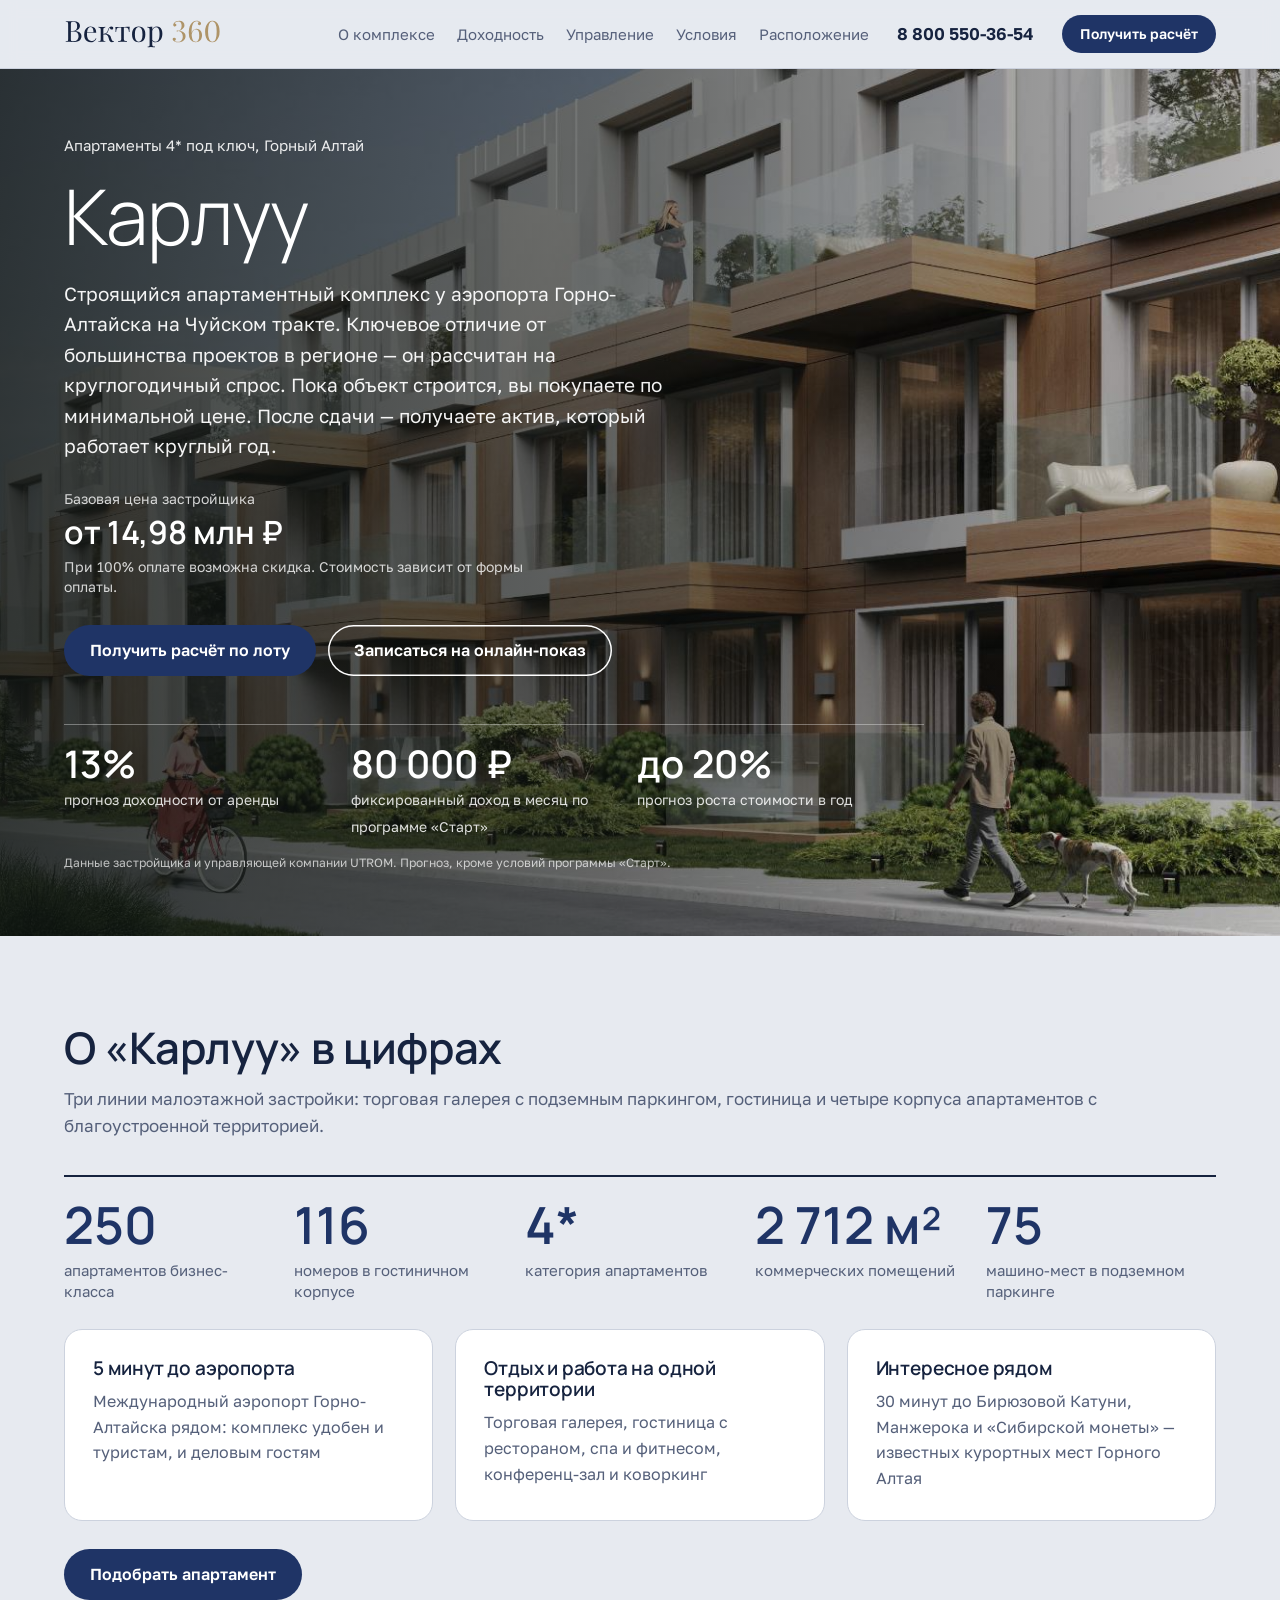
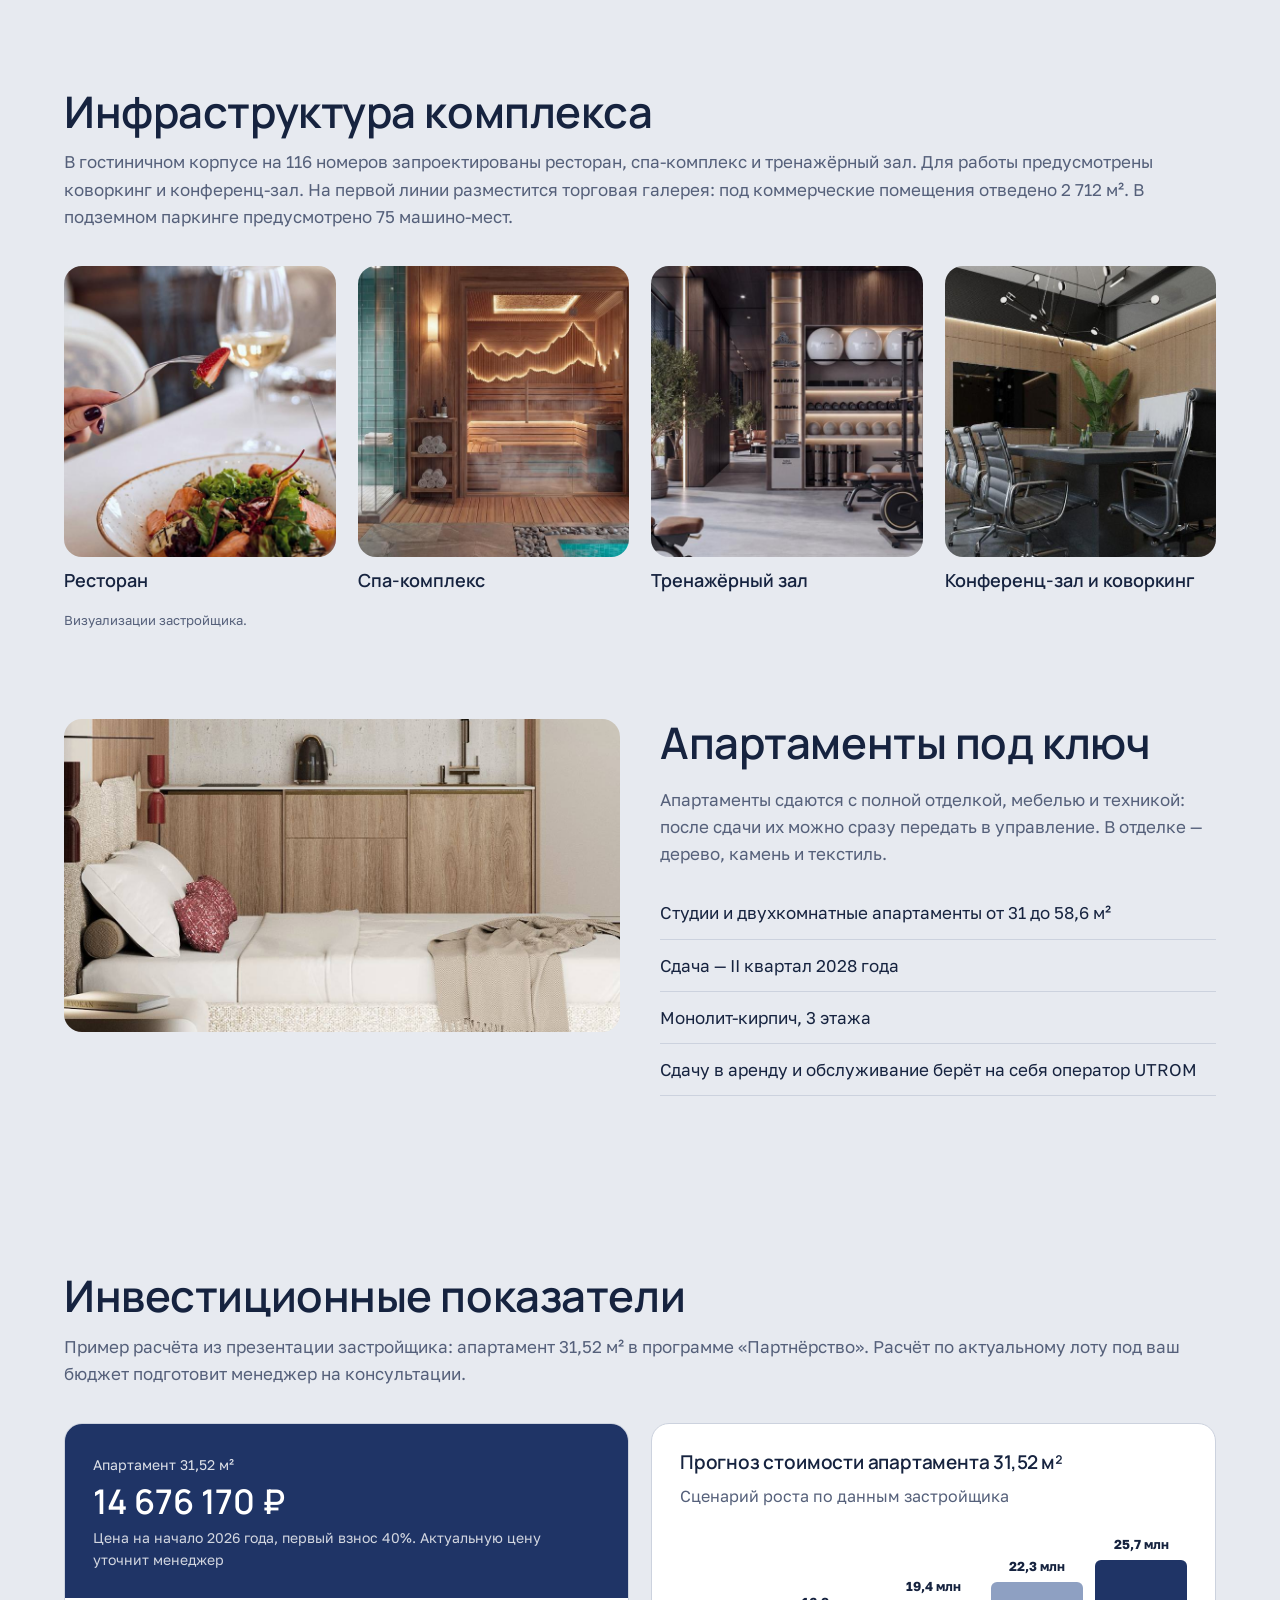
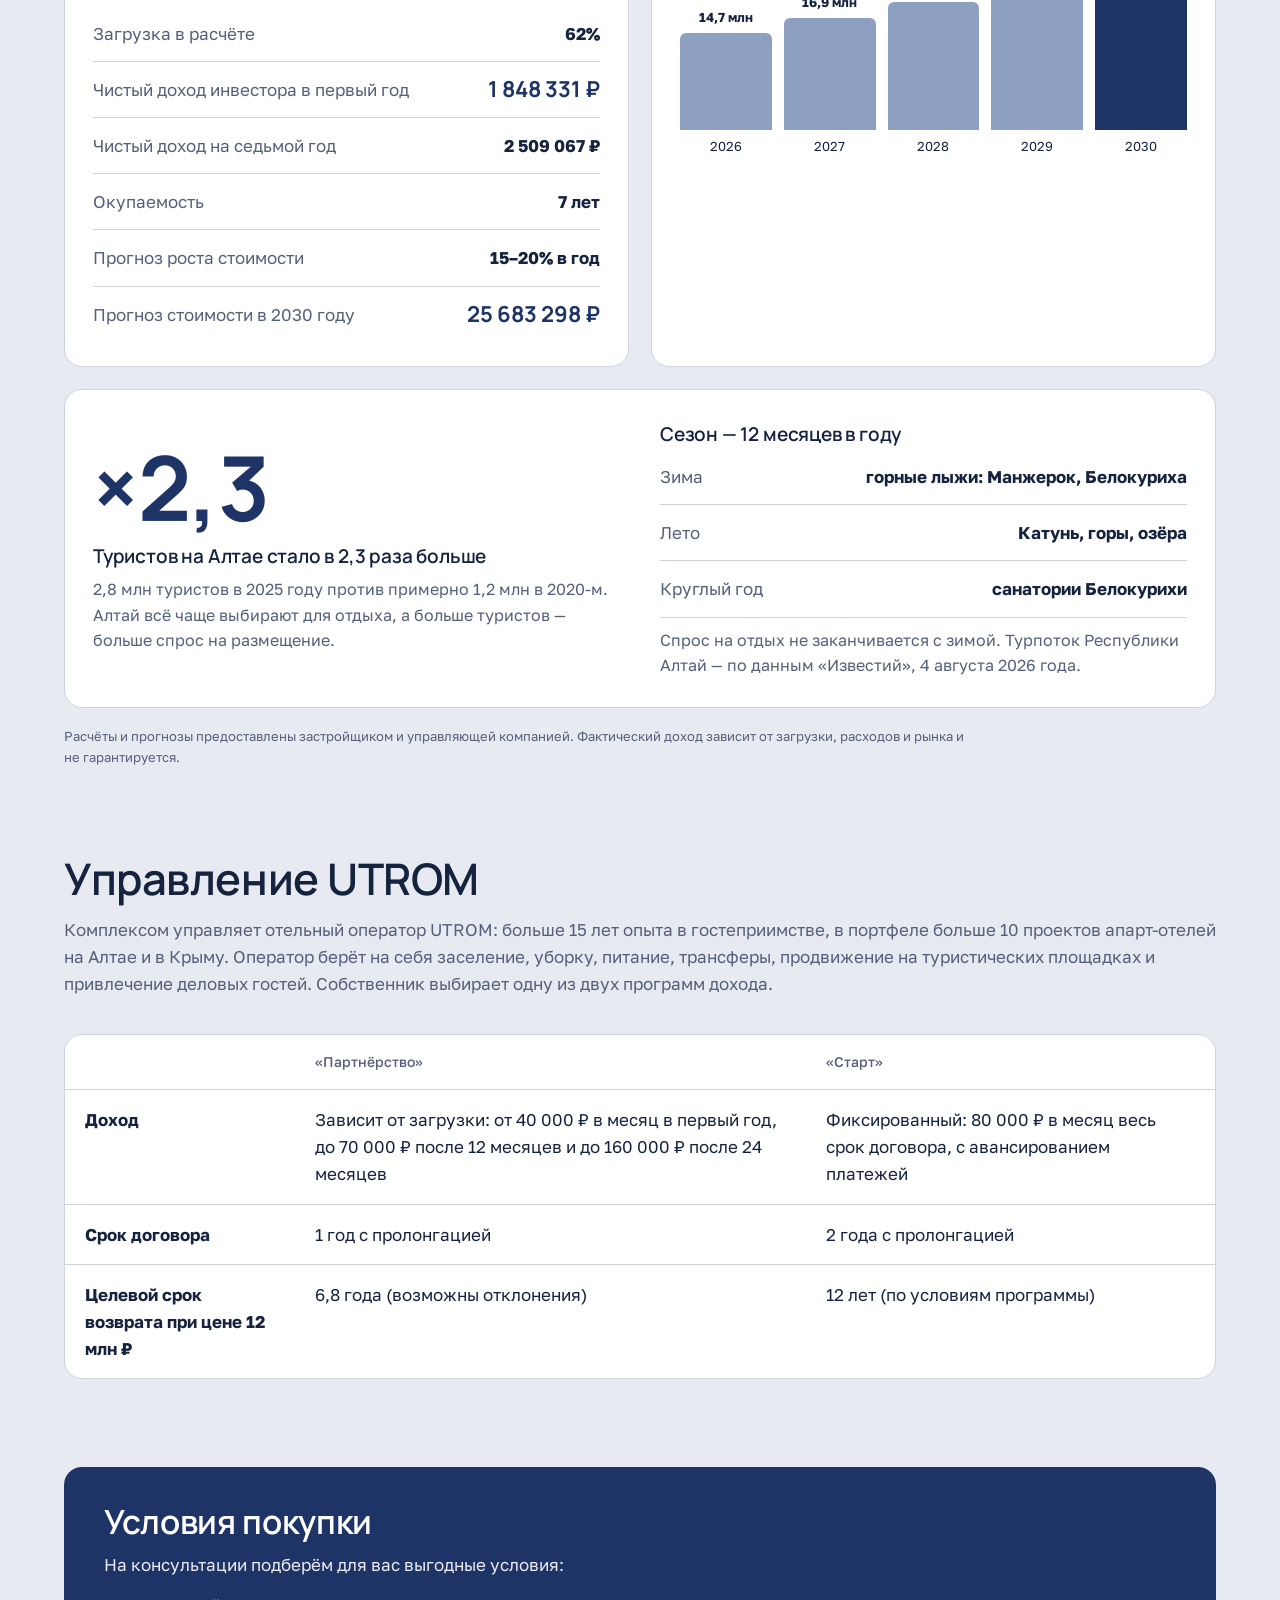
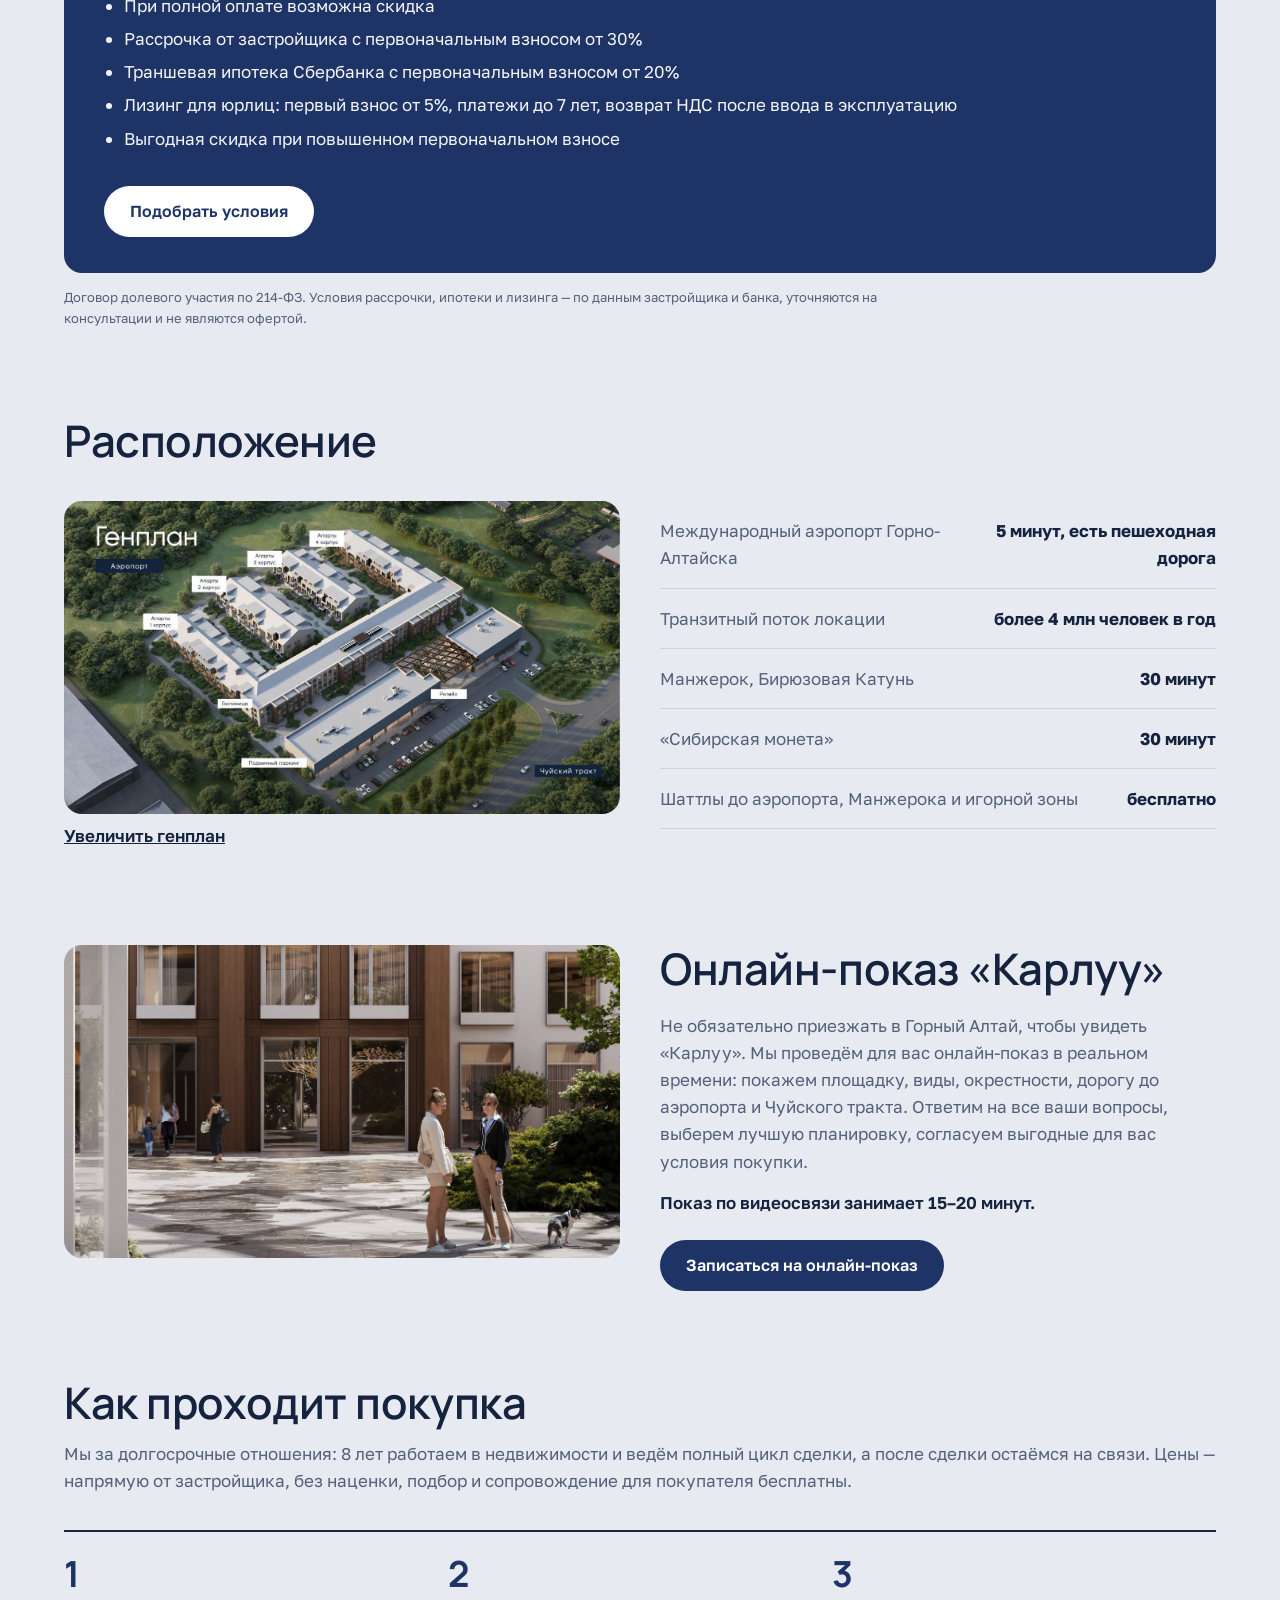
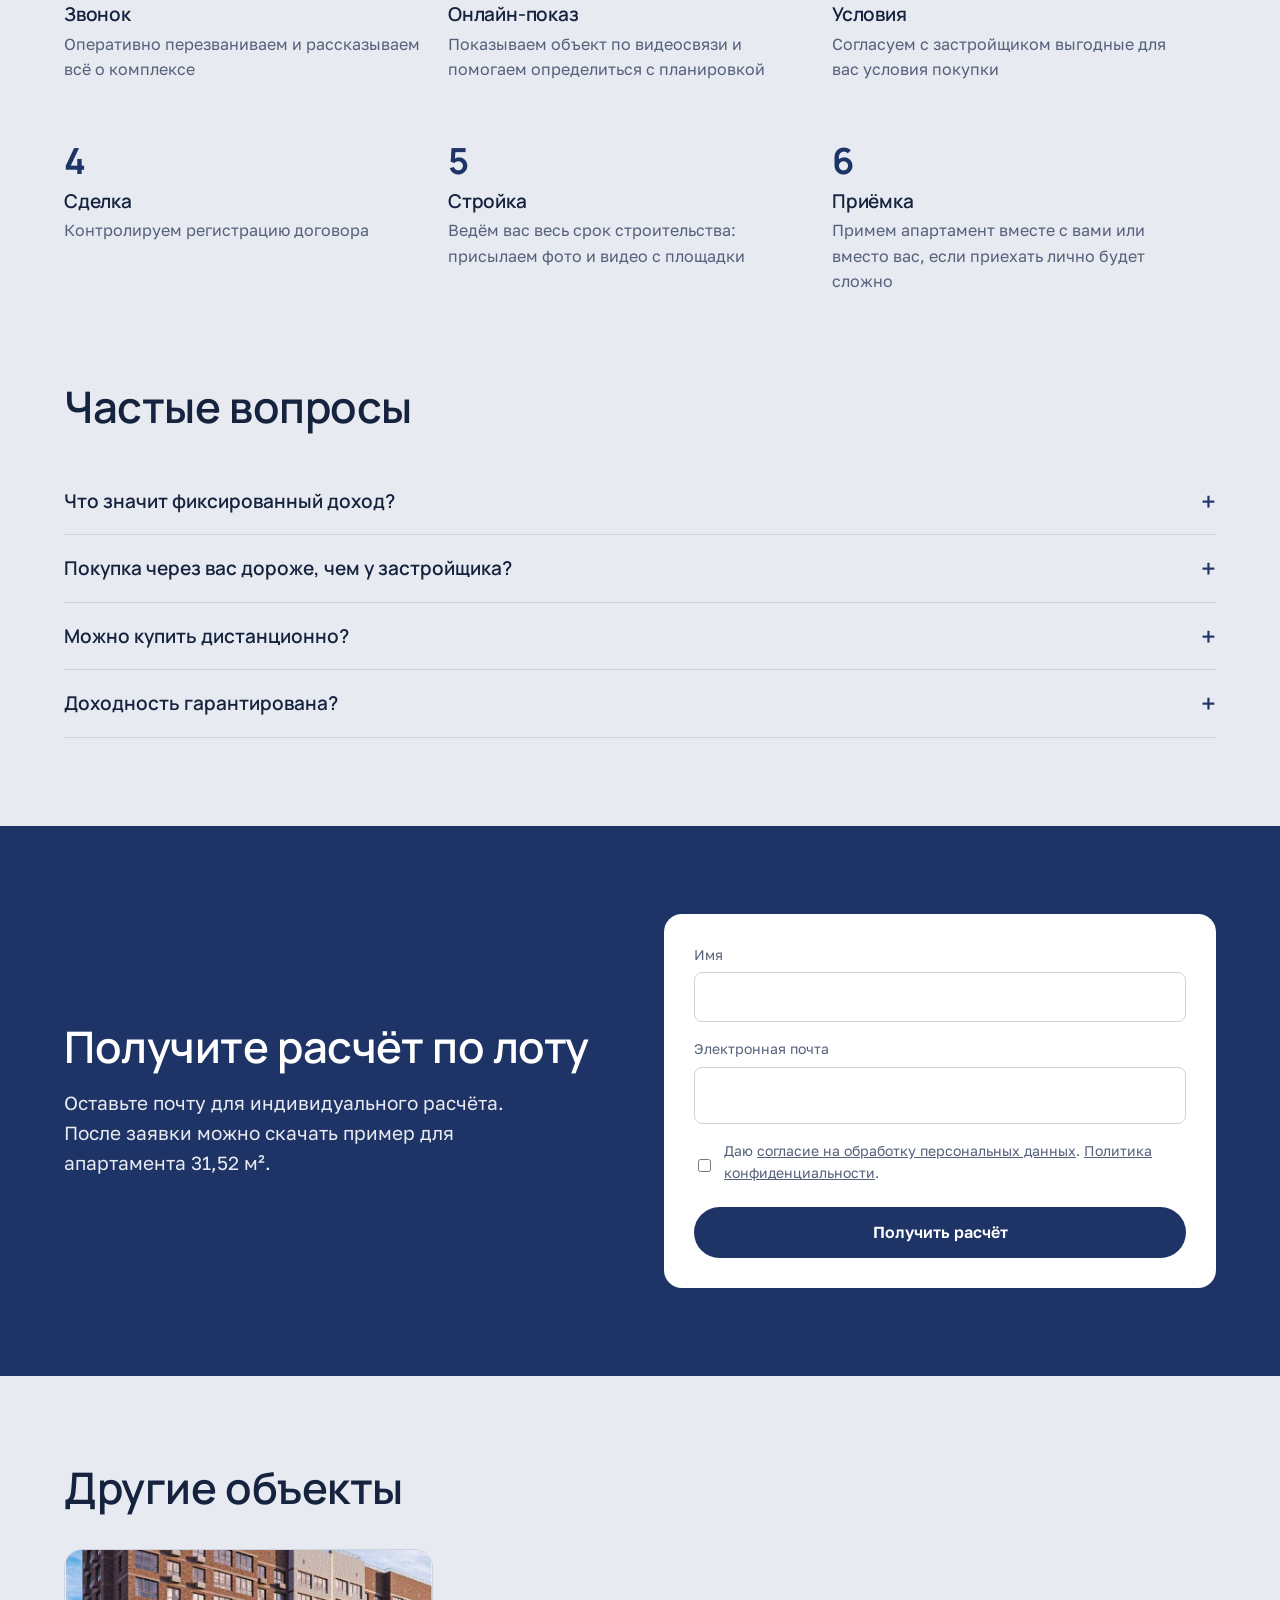
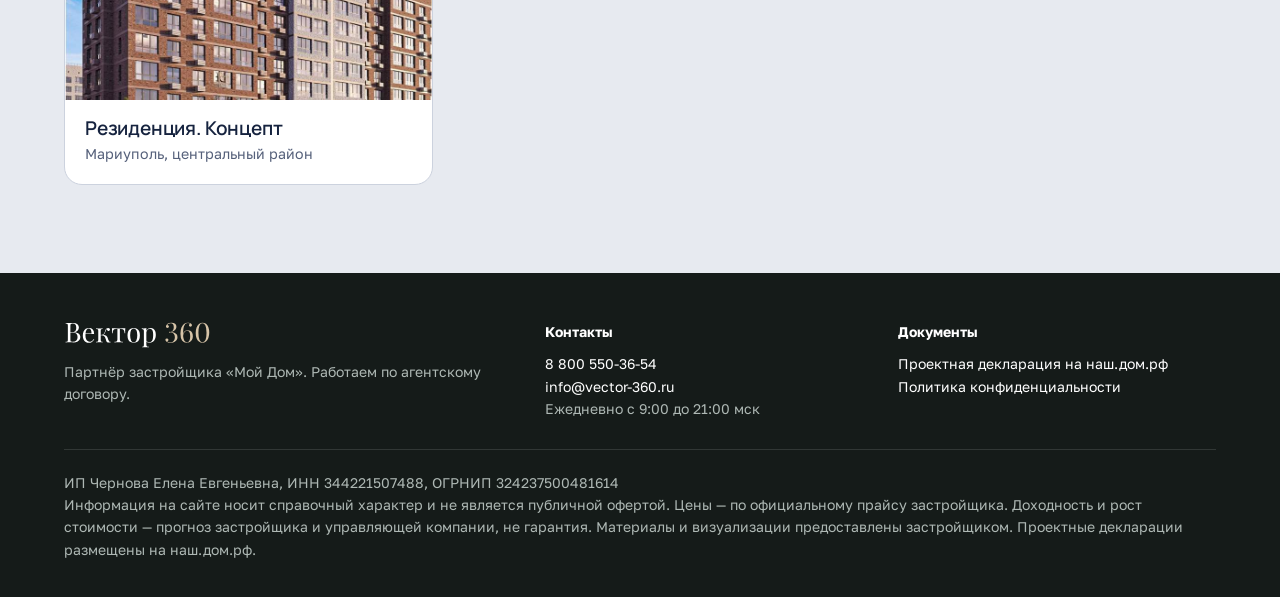
==== index.html @ 371e6884 "Добавить прямые ссылки на показ, этапы покупки и апартаменты под ключ" ====
<!DOCTYPE html>
<html lang="ru">
<head>
<meta charset="utf-8">
<meta name="yandex-verification" content="93ba9f8670145eda" />
<meta name="viewport" content="width=device-width, initial-scale=1">
<title>Карлуу — апартаменты 4* под ключ, горный алтай | Вектор 360</title>
<link rel="icon" type="image/svg+xml" href="favicon.svg">
<script src="lead.js" defer></script>
<link rel="preconnect" href="https://fonts.googleapis.com">
<link rel="preconnect" href="https://fonts.gstatic.com" crossorigin>
<link href="https://fonts.googleapis.com/css2?family=Manrope:wght@300;400;600;700&family=Golos+Text:wght@400;500;600&display=swap" rel="stylesheet" media="print" onload="this.media='all'">
<style>
:root{--bg:#EEF1F0;--paper:#fff;--ink:#22302B;--soft:#5A6863;--line:#D3DAD7;--dark:#2F3B36;--accent:#6E8B74;--accent-ink:#fff;--hl:#C9A45C;--r:18px;
  --display:"Manrope","Segoe UI",Arial,sans-serif;--text:"Golos Text","Segoe UI",Arial,sans-serif}
body[data-theme="karluu"]{--bg:#E7EAF0;--ink:#16233F;--soft:#55607A;--line:#CCD2DE;--dark:#1F3466;--accent:#1F3466;--hl:#8EA0C2}
body[data-theme="rizalta"]{--bg:#F7F1E6;--ink:#253622;--soft:#5D6550;--line:#E2D7C3;--dark:#28391F;--accent:#A57C2E;--hl:#C79A3C}
body[data-theme="mariupol"]{--bg:#EEF3F6;--ink:#1B2C3A;--soft:#526472;--line:#CFDBE3;--dark:#1E4A66;--accent:#E0A526;--accent-ink:#1B2C3A;--hl:#E0A526}
*{box-sizing:border-box}
html{scroll-behavior:smooth;scroll-padding-top:80px}
@media (prefers-reduced-motion:reduce){html{scroll-behavior:auto}}
body{margin:0;background:var(--bg);color:var(--ink);font:400 17px/1.6 var(--text)}
img,svg{max-width:100%;display:block}
a{color:inherit}
h1,h2,h3{font-family:var(--display);margin:0;line-height:1.12;letter-spacing:-.01em}
h2{font-size:clamp(28px,3.4vw,44px);font-weight:600}
h3{font-size:19px;font-weight:600}
p{margin:0}
:focus-visible{outline:3px solid var(--hl);outline-offset:2px}
.wrap{max-width:1200px;margin:0 auto;padding:0 24px}
.section{padding:88px 0}
.head{display:flex;justify-content:space-between;align-items:flex-end;gap:24px;flex-wrap:wrap;margin-bottom:36px}
.head p{max-width:520px;color:var(--soft)}
.btn{display:inline-flex;align-items:center;justify-content:center;text-align:center;gap:8px;font:600 16px/1.2 var(--text);padding:16px 26px;border-radius:999px;border:0;cursor:pointer;text-decoration:none}
.btn-main{background:var(--accent);color:var(--accent-ink)}
.btn-main:hover{filter:brightness(1.08)}
.btn-line{background:transparent;color:inherit;box-shadow:inset 0 0 0 1.5px currentColor}
.fish{display:inline-block;font:500 12px/1.4 var(--text);background:#FFF3D1;color:#7A5410;border-radius:4px;padding:1px 7px;vertical-align:middle;margin-left:6px}

/* header */
.header{position:sticky;top:0;z-index:20;background:color-mix(in srgb,var(--bg) 92%,transparent);backdrop-filter:blur(8px);border-bottom:1px solid var(--line)}
.header .wrap{display:flex;align-items:center;gap:28px;height:68px}
.brand{display:flex;align-items:center;gap:10px;text-decoration:none;white-space:nowrap}
.brand{color:var(--ink);--logo-gold:#AE9468}
.logo{display:block;height:30px;width:auto;aspect-ratio:536.7/102.3}
footer .logo{height:28px;color:#fff;--logo-gold:#D6C4A8}
.nav{display:flex;gap:22px;margin-left:auto}
.nav a{text-decoration:none;font-size:15px;color:var(--soft);white-space:nowrap}
.nav a:hover{color:var(--ink)}
.phone{font-weight:600;text-decoration:none;white-space:nowrap}
.header .btn{padding:11px 18px;font-size:14px;white-space:nowrap}
@media (max-width:1100px){.nav{display:none}.phone{margin-left:auto}}
@media (max-width:640px){.phone{display:none}.header .btn{margin-left:auto}.brand .logo{height:24px}}

/* hero */
.hero{position:relative;color:#fff;background:var(--dark);overflow:hidden}
.hero-media{position:absolute;inset:0}
.hero-media img,.hero-media svg{width:100%;height:100%;object-fit:cover}
.hero-media::after{content:"";position:absolute;inset:0;background:linear-gradient(90deg,rgba(15,20,18,.82) 0%,rgba(15,20,18,.55) 48%,rgba(15,20,18,.1) 100%)}
.hero .wrap{position:relative;min-height:640px;display:flex;flex-direction:column;justify-content:center;padding-top:64px;padding-bottom:64px}
.eyebrow{font-size:15px;opacity:.9;margin-bottom:16px}
.hero h1{font-size:clamp(40px,6vw,84px);font-weight:300;letter-spacing:-.02em;max-width:820px}
.hero .lede{font-size:19px;max-width:600px;margin-top:20px;opacity:.95}
.hero .price{margin-top:28px;font:600 clamp(24px,2.6vw,32px)/1.2 var(--display)}
.hero .price span{display:block;font:400 14px/1.4 var(--text);opacity:.8;margin-bottom:4px}
.hero .ctas{display:flex;gap:12px;flex-wrap:wrap;margin-top:28px}
.kpis{display:grid;grid-template-columns:repeat(3,1fr);gap:0;margin-top:48px;max-width:860px;border-top:1px solid rgba(255,255,255,.35)}
.kpis div{padding:18px 24px 0 0}
.kpis strong{display:block;font:600 clamp(26px,3vw,38px)/1.1 var(--display)}
.kpis span{font-size:14px;opacity:.85}
.src-note{font-size:12px;opacity:.7;margin-top:14px}
@media (max-width:700px){.kpis{grid-template-columns:1fr}.hero .wrap{min-height:0}}

/* generic cards */
.grid2{display:grid;grid-template-columns:1fr 1fr;gap:22px}
.grid3{display:grid;grid-template-columns:repeat(3,1fr);gap:22px}
.grid4{display:grid;grid-template-columns:repeat(4,1fr);gap:22px}
@media (max-width:900px){.grid2,.grid3,.grid4{grid-template-columns:1fr}}
.card{background:var(--paper);border:1px solid var(--line);border-radius:var(--r);padding:28px}
.card h3{margin-bottom:10px}
.card p{color:var(--soft);font-size:16px}
.who{border-top:2px solid var(--accent);padding-top:18px}
.who p{font:400 20px/1.35 var(--display)}

/* invest */
.calc-card{background:var(--paper);border:1px solid var(--line);border-radius:var(--r);overflow:hidden}
.calc-card .top{background:var(--dark);color:#fff;padding:26px 28px}
.calc-card .top span{font-size:14px;opacity:.85}
.calc-card .top strong{display:block;font:600 34px/1.1 var(--display);margin-top:6px}
.calc-card .top em{display:block;font-style:normal;font-size:14px;opacity:.8;margin-top:6px}
.rows{padding:8px 28px 24px}
.rows div{display:flex;justify-content:space-between;gap:16px;padding:14px 0;border-bottom:1px solid var(--line)}
.rows div:last-child{border-bottom:0}
.rows span{color:var(--soft)}
.rows b{text-align:right}
.rows .big b{font:700 22px/1.2 var(--display);color:var(--accent)}
body[data-theme="kedry"] .rows .big b{color:var(--dark)}
.disc{font-size:13px;color:var(--soft);margin-top:18px;max-width:900px}
.bars{display:flex;align-items:flex-end;gap:12px;height:240px;margin-top:8px}
.bar{flex:1;display:flex;flex-direction:column;justify-content:flex-end;align-items:center;gap:6px;height:100%;font-size:13px;text-align:center}
.bar i{display:block;width:100%;background:var(--hl);border-radius:6px 6px 0 0}
.bar.last i{background:var(--accent)}
.bar b{font-size:13px}
.table-wrap{overflow-x:auto;background:var(--paper);border:1px solid var(--line);border-radius:var(--r)}
table{width:100%;border-collapse:collapse;min-width:560px}
th,td{text-align:left;padding:16px 20px;border-bottom:1px solid var(--line);vertical-align:top}
th{font-weight:500;color:var(--soft);font-size:14px}
tr:last-child td{border-bottom:0}

/* terms */
.terms{background:var(--dark);color:#fff;border-radius:var(--r);padding:36px 40px;display:flex;justify-content:space-between;align-items:center;gap:28px;flex-wrap:wrap}
.terms h2{font-size:clamp(24px,2.6vw,34px);margin-bottom:10px}
.terms p{opacity:.9;max-width:640px}
.offer{margin-top:22px;border:2px solid var(--hl);border-radius:var(--r);padding:26px 30px;display:flex;justify-content:space-between;gap:24px;align-items:center;flex-wrap:wrap;background:var(--paper)}
.offer .tag{display:inline-block;background:var(--hl);color:#1d1d1d;font-weight:600;font-size:13px;padding:5px 12px;border-radius:999px;margin-bottom:10px}
.offer p{color:var(--soft)}

/* mortgage */
.dark-sec{background:var(--dark);color:#fff}
.dark-sec .head p{color:rgba(255,255,255,.75)}
.facts4{display:grid;grid-template-columns:repeat(4,1fr);border-top:1px solid rgba(255,255,255,.3);margin-bottom:40px}
.facts4 div{padding:16px 16px 0 0}
.facts4 span{font-size:14px;opacity:.75}
.facts4 strong{display:block;font:600 22px/1.25 var(--display)}
@media (max-width:800px){.facts4{grid-template-columns:1fr 1fr}}
.mcalc{display:grid;grid-template-columns:1fr 1fr;gap:40px}
@media (max-width:860px){.mcalc{grid-template-columns:1fr}}
.field{margin-bottom:26px}
.field>span{display:block;font-size:14px;opacity:.75;margin-bottom:6px}
.field .val{font-weight:600;margin-bottom:6px}
input[type=range]{width:100%;accent-color:var(--hl)}
.mout{background:rgba(255,255,255,.07);border-radius:var(--r);padding:30px;display:flex;flex-direction:column;gap:18px}
.mout .big{font:700 clamp(34px,4vw,50px)/1.1 var(--display);color:var(--hl)}
.mout .row{display:flex;justify-content:space-between;gap:16px;padding-bottom:12px;border-bottom:1px solid rgba(255,255,255,.12)}
.mout .row span:first-child{opacity:.75}
.mout .disc{color:rgba(255,255,255,.65);margin:0}
.vs{display:grid;grid-template-columns:repeat(3,1fr);gap:22px}
.vs div{background:var(--paper);border:1px solid var(--line);border-radius:var(--r);padding:26px}
.vs span{color:var(--soft)}
.vs strong{display:block;font:700 clamp(26px,3vw,36px)/1.15 var(--display);margin:6px 0}
.vs em{font-style:normal;color:var(--soft);font-size:15px}
.vs .main{background:var(--hl);border-color:var(--hl)}
.vs .main span,.vs .main em{color:var(--ink)}
@media (max-width:860px){.vs{grid-template-columns:1fr}}
.shots{display:grid;grid-template-columns:repeat(4,1fr);gap:18px;margin-top:22px}
.shots figure{margin:0;background:var(--paper);border:1px solid var(--line);border-radius:14px;overflow:hidden}
.shots img{width:100%}
.shots figcaption{font-size:13px;color:var(--soft);padding:10px 12px}
@media (max-width:900px){.shots{grid-template-columns:1fr 1fr}}

/* location */
.loc{display:grid;grid-template-columns:1fr 1fr;gap:40px;align-items:start}
.loc img{border-radius:var(--r);width:100%;max-height:600px;object-fit:cover;object-position:top}
.loc ul{list-style:none;margin:0;padding:0}
#finish li{padding:12px 0;border-bottom:1px solid var(--line)}
.loc li{display:flex;justify-content:space-between;gap:16px;padding:16px 0;border-bottom:1px solid var(--line)}
.loc li span{color:var(--soft)}
.loc li b{text-align:right}
@media (max-width:860px){.loc{grid-template-columns:1fr}}
.pic-wide{border-radius:var(--r);overflow:hidden}
.pic-wide img{width:100%;max-height:520px;object-fit:cover}

/* video */
.vplayer{display:block;width:100%;aspect-ratio:16/9;border-radius:var(--r);background:#000}
.hero .price .pnote{display:block;font:400 14px/1.4 var(--text);opacity:.8;margin-top:6px;max-width:460px}
.facts4.light{border-top-color:var(--ink);margin-bottom:28px}
.facts4.light span{color:var(--soft);opacity:1}
.video{position:relative;display:block;width:100%;aspect-ratio:16/7;border:0;padding:0;border-radius:var(--r);overflow:hidden;cursor:pointer;background:var(--dark)}
.video img,.video svg{position:absolute;inset:0;width:100%;height:100%;object-fit:cover;opacity:.6}
.video .play{position:absolute;left:50%;top:50%;width:84px;height:84px;margin:-42px 0 0 -42px;border-radius:50%;background:var(--hl)}
.video .play::after{content:"";position:absolute;left:33px;top:26px;border-left:24px solid #1d1d1d;border-top:16px solid transparent;border-bottom:16px solid transparent}
.video .cap{position:absolute;left:24px;bottom:20px;color:#fff;font-weight:500}
.vvert{display:block;width:100%;aspect-ratio:9/16;border-radius:var(--r);background:#000;object-fit:cover}
.promo{display:grid;grid-template-columns:340px 1fr;gap:56px;align-items:center}
.promo .ptext{font:400 21px/1.45 var(--display);margin-bottom:16px}
@media (max-width:860px){.promo{grid-template-columns:1fr;gap:28px}.promo .vvert{max-width:320px;margin:0 auto}}
.clist{margin:18px 0 0;padding:0;list-style:none}
.clist li{padding:12px 0;border-bottom:1px solid var(--line)}

/* hero story video */
.story{position:absolute;right:24px;top:50%;transform:translateY(-50%);width:270px;aspect-ratio:9/16;border-radius:20px;overflow:hidden;box-shadow:0 18px 50px rgba(0,0,0,.45);background:#000}
.story video{width:100%;height:100%;object-fit:cover;display:block}
.snd{position:absolute;left:50%;bottom:14px;transform:translateX(-50%);white-space:nowrap;font:600 13px/1 var(--text);padding:9px 14px;border-radius:999px;border:0;background:rgba(255,255,255,.92);color:#1d1d1d;cursor:pointer}
.has-story h1,.has-story .lede,.has-story .kpis{max-width:780px}
@media (max-width:1180px){.has-story h1,.has-story .lede,.has-story .kpis{max-width:600px}}
@media (max-width:960px){.story{position:relative;right:auto;top:auto;transform:none;width:230px;margin-top:32px}}

/* karluu numbers, infra, region */
.nums{display:grid;grid-template-columns:repeat(5,1fr);border-top:2px solid var(--ink);margin-bottom:28px}
.nums div{padding:22px 20px 0 0}
.nums strong{display:block;font:600 clamp(34px,4vw,52px)/1 var(--display);margin-bottom:10px;color:var(--dark)}
.nums span{color:var(--soft);font-size:15px;line-height:1.35;display:block}
@media (max-width:900px){.nums{grid-template-columns:1fr 1fr}.nums div:last-child{grid-column:1/-1}}
.infra figure{margin:0}
.infra img{width:100%;aspect-ratio:14/15;object-fit:cover;border-radius:var(--r)}
.infra figcaption{font:600 18px/1.3 var(--display);margin-top:12px}
@media (max-width:900px){.grid4.infra{grid-template-columns:1fr 1fr}}
.region{display:grid;grid-template-columns:1fr 1fr;gap:40px;align-items:center;margin-top:22px}
.region .rnum{font:700 clamp(56px,7vw,92px)/1 var(--display);color:var(--accent);margin-bottom:14px}
.region .rows{padding:0}
@media (max-width:860px){.region{grid-template-columns:1fr;gap:16px}}
.tlist{margin:14px 0 0;padding-left:20px}
.tlist li{margin:6px 0;opacity:.95}
.terms + .disc{margin-top:14px}
.terms .btn-main{background:#fff;color:var(--dark)}

/* steps & faq */
.steps{list-style:none;margin:0;padding:0;display:grid;grid-template-columns:repeat(3,1fr);row-gap:36px;border-top:2px solid var(--ink);counter-reset:s}
.steps li{counter-increment:s;padding:24px 28px 0 0}
.steps li::before{content:counter(s);display:block;font:700 36px/1 var(--display);color:var(--accent);margin-bottom:12px}
body[data-theme="mariupol"] .steps li::before{color:var(--dark)}
.steps p{color:var(--soft);font-size:16px;margin-top:6px}
@media (max-width:860px){.steps{grid-template-columns:1fr 1fr}}
details{border-bottom:1px solid var(--line);padding:20px 0}
summary{cursor:pointer;font:600 19px/1.4 var(--display);list-style:none;display:flex;justify-content:space-between;gap:24px}
summary::-webkit-details-marker{display:none}
summary::after{content:"+";font-size:26px;line-height:1;color:var(--accent)}
details[open] summary::after{content:"–"}
details p{margin-top:12px;color:var(--soft);max-width:760px}

/* lead */
.lead{background:var(--dark);color:#fff}
.lead-box{display:grid;grid-template-columns:1fr 1fr;gap:48px;align-items:center}
.lead h2{margin-bottom:16px}
.lead p.l{font-size:19px;opacity:.9;max-width:480px}
.lead ul{margin:20px 0 0;padding-left:20px;opacity:.9}
.form{background:#fff;color:var(--ink);border-radius:var(--r);padding:30px;display:grid;gap:16px}
.form label>span{display:block;font-size:14px;color:var(--soft);margin-bottom:6px}
.form input[type=text],.form input[type=tel]{width:100%;font:400 16px var(--text);padding:14px 16px;border-radius:8px;border:1.5px solid var(--line)}
.consent{display:flex;gap:10px;font-size:13px;color:var(--soft)}
.form .err{color:#A12B1F;font-size:14px}
.form .done{display:none}
.form.sent .fields{display:none}
.form.sent .done{display:block}
.fields{display:grid;gap:16px}
.form .btn{background:var(--dark);color:#fff}
@media (max-width:860px){.lead-box{grid-template-columns:1fr}}

/* other objects */
.others{display:grid;grid-template-columns:repeat(3,1fr);gap:22px}
.other{display:block;text-decoration:none;background:var(--paper);border:1px solid var(--line);border-radius:var(--r);overflow:hidden}
.other:hover{border-color:var(--ink)}
.other .im{height:150px;background:var(--dark);overflow:hidden}
.other .im img,.other .im svg{width:100%;height:100%;object-fit:cover}
.other div.t{padding:18px 20px}
.other small{color:var(--soft)}
@media (max-width:860px){.others{grid-template-columns:1fr}}

footer{background:#151B19;color:#AEB8B4;font-size:14px;padding:48px 0 36px}
footer .cols{display:grid;grid-template-columns:1.4fr 1fr 1fr;gap:36px;margin-bottom:28px}
footer b{color:#fff}
footer a{color:#fff;text-decoration:none}
footer .legal{border-top:1px solid rgba(255,255,255,.12);padding-top:22px;line-height:1.6}
@media (max-width:860px){footer .cols{grid-template-columns:1fr}}
[hidden]{display:none!important}
</style>
<link rel="stylesheet" href="inquiry.css">
</head>
<body data-theme="karluu">
<!-- Yandex.Metrika counter -->
<script type="text/javascript">
    (function(m,e,t,r,i,k,a){
        m[i]=m[i]||function(){(m[i].a=m[i].a||[]).push(arguments)};
        m[i].l=1*new Date();
        for (var j = 0; j < document.scripts.length; j++) {if (document.scripts[j].src === r) { return; }}
        k=e.createElement(t),a=e.getElementsByTagName(t)[0],k.async=1,k.src=r,a.parentNode.insertBefore(k,a)
    })(window, document,'script','https://mc.yandex.ru/metrika/tag.js?id=114185733', 'ym');

    ym(114185733, 'init', {ssr:true, webvisor:true, clickmap:true, ecommerce:"dataLayer", referrer: document.referrer, url: location.href, accurateTrackBounce:true, trackLinks:true});
</script>
<noscript><div><img src="https://mc.yandex.ru/watch/114185733" style="position:absolute; left:-9999px;" alt="" /></div></noscript>
<!-- /Yandex.Metrika counter -->
<svg width="0" height="0" style="position:absolute" aria-hidden="true"><symbol id="logo-classic" viewBox="-1.8 21.8 536.7 102.3"><path fill="currentColor" d="M4.20 31.20L4.20 29.20Q6.30 29.30 9.70 29.40Q13.10 29.50 16.40 29.50L16.40 29.50Q21.10 29.50 25.40 29.40Q29.70 29.30 31.50 29.30L31.50 29.30Q42 29.30 47.30 33.70Q52.60 38.10 52.60 45L52.60 45Q52.60 48.50 51.15 51.85Q49.70 55.20 46.35 57.95Q43 60.70 37.40 62.40L37.40 62.40L37.40 62.60Q45.30 63.60 49.75 66.35Q54.20 69.10 56 72.80Q57.80 76.50 57.80 80.60L57.80 80.60Q57.80 86.30 54.95 90.65Q52.10 95 46.70 97.50Q41.30 100 33.80 100L33.80 100Q31.60 100 27.20 99.85Q22.80 99.70 16.60 99.70L16.60 99.70Q13.10 99.70 9.70 99.75Q6.30 99.80 4.20 100L4.20 100L4.20 98Q7.60 97.80 9.35 97.20Q11.10 96.60 11.70 94.80Q12.30 93 12.30 89.40L12.30 89.40L12.30 39.80Q12.30 36.10 11.70 34.35Q11.10 32.60 9.35 31.95Q7.60 31.30 4.20 31.20L4.20 31.20ZM30 64.10L21.60 64.10L21.60 89.40Q21.60 92.90 22.20 94.70Q22.80 96.50 24.40 97.10Q26 97.70 29.10 97.70L29.10 97.70Q38.90 97.70 43.35 93.15Q47.80 88.60 47.80 80.20L47.80 80.20Q47.80 72.50 43.65 68.30Q39.50 64.10 30 64.10L30 64.10ZM29 31.20L29 31.20Q24.40 31.20 23 32.90Q21.60 34.60 21.60 39.80L21.60 39.80L21.60 62.40L28.30 62.40Q34.20 62.40 37.40 60.15Q40.60 57.90 41.80 54.15Q43 50.40 43 46.10L43 46.10Q43 38.70 39.75 34.95Q36.50 31.20 29 31.20ZM89.50 47.10L89.50 47.10Q98.30 47.10 103.25 52.45Q108.20 57.80 108.20 69.10L108.20 69.10L76.90 69.10Q76.80 70.40 76.70 71.90L76.70 71.90Q76.60 73.70 76.60 75.50L76.60 75.50Q76.60 82.30 78.80 87.20Q81 92.10 84.55 94.65Q88.10 97.20 91.90 97.20L91.90 97.20Q94.90 97.20 97.60 96.25Q100.30 95.30 102.60 93.10Q104.90 90.90 106.60 87.20L106.60 87.20L108.60 88Q107.50 91.30 105 94.40Q102.50 97.50 98.70 99.45Q94.90 101.40 89.90 101.40L89.90 101.40Q82.70 101.40 77.55 98.10Q72.40 94.80 69.65 88.95Q66.90 83.10 66.90 75.50L66.90 75.50Q66.90 66.70 69.70 60.35Q72.50 54 77.60 50.55Q82.70 47.10 89.50 47.10ZM76.80 67.20L76.80 67.20L98.60 67.20Q98.80 62.30 97.80 58.15Q96.80 54 94.65 51.50Q92.50 49 89.10 49L89.10 49Q84.50 49 81 53.60L81 53.60Q77.60 58 76.80 67.20ZM159.80 47.10L159.80 47.10Q163.30 47.10 164.75 48.80Q166.20 50.50 166.20 52.60L166.20 52.60Q166.20 54.80 164.80 56.35Q163.40 57.90 160.90 57.90L160.90 57.90Q159.10 57.90 157.80 57.10Q156.50 56.30 155.80 54.85Q155.10 53.40 155.10 51.50L155.10 51.50L155.10 50.80Q154 51.30 153.15 52.60Q152.30 53.90 151.40 56.10Q150.50 58.30 149.30 61.50L149.30 61.50Q148.30 64.20 147 66.70Q145.70 69.20 143.40 70.90L143.40 70.90Q142.20 71.80 140.40 72.40L140.40 72.40Q144.90 72.50 148.60 73.70L148.60 73.70Q153.10 75.20 155.70 79.30L155.70 79.30Q157.40 81.90 158.55 85.70Q159.70 89.50 161 92.40L161 92.40Q162.10 94.90 163.55 96.25Q165 97.60 168.10 97.90L168.10 97.90L168.10 100Q166.50 100.30 164.90 100.50Q163.30 100.70 161.90 100.70L161.90 100.70Q157.40 100.70 155.30 98.55Q153.20 96.40 152.10 92.70L152.10 92.70Q151.60 91 150.90 88.55Q150.20 86.10 149.20 83.55Q148.20 81 146.80 79.10L146.80 79.10Q144.60 76 141.10 75L141.10 75Q137.70 74.10 132.40 74.30L132.40 74.30L132.40 90.70Q132.40 94.90 133.90 96.40Q135.40 97.90 139 97.90L139 97.90L139 100Q137.40 99.90 134.20 99.75Q131 99.60 127.70 99.60Q124.40 99.60 120.95 99.75Q117.50 99.90 115.80 100L115.80 100L115.80 97.90Q119.90 97.90 121.65 96.40Q123.40 94.90 123.40 90.70L123.40 90.70L123.40 57.90Q123.40 53.70 121.65 52.20Q119.90 50.70 115.80 50.70L115.80 50.70L115.80 48.60Q117.50 48.70 120.95 48.85Q124.40 49 127.70 49Q131 49 134.20 48.85Q137.40 48.70 139 48.60L139 48.60L139 50.70Q135.40 50.70 133.90 52.20Q132.40 53.70 132.40 57.90L132.40 57.90L132.40 72.60Q137.60 72.20 140.50 70.70L140.50 70.70Q143.50 69.20 145.10 66.40Q146.70 63.60 148 59.80L148 59.80Q149 57 150.20 54.05Q151.40 51.10 153.65 49.10Q155.90 47.10 159.80 47.10ZM212.70 48.60L222.30 48.60Q221.90 52.10 221.75 55.30Q221.60 58.50 221.60 60.20L221.60 60.20Q221.60 62 221.70 63.65Q221.80 65.30 221.90 66.40L221.90 66.40L219.60 66.40Q219.10 59.50 217.50 56.10Q215.90 52.70 213.10 51.65Q210.30 50.60 206.20 50.60L206.20 50.60L202.30 50.60L202.30 89.70Q202.30 94.60 205.15 96.25Q208.00 97.90 212.90 97.90L212.90 97.90L212.90 100Q210.60 99.90 206.55 99.75Q202.50 99.60 197.80 99.60L197.80 99.60Q193.20 99.60 189.10 99.75Q185.00 99.90 182.70 100L182.70 100L182.70 97.90Q187.70 97.90 190.50 96.25Q193.30 94.60 193.30 89.70L193.30 89.70L193.30 50.60L188.40 50.60Q184.30 50.60 181.75 51.70Q179.20 52.80 177.85 56.20Q176.50 59.60 176.00 66.50L176.00 66.50L173.70 66.50Q173.90 65.40 173.95 63.75Q174.00 62.10 174.00 60.30L174.00 60.30Q174.00 58.60 173.85 55.40Q173.70 52.20 173.30 48.70L173.30 48.70L182.90 48.70Q186.30 48.70 190.15 48.80Q194.00 48.90 197.70 48.90L197.70 48.90Q201.50 48.90 205.40 48.75Q209.30 48.60 212.70 48.60L212.70 48.60ZM252.90 47.10L252.90 47.10Q259.30 47.10 264.40 49.90Q269.50 52.70 272.55 58.70Q275.60 64.70 275.60 74.30L275.60 74.30Q275.60 83.90 272.55 89.85Q269.50 95.80 264.40 98.60Q259.30 101.40 252.90 101.40L252.90 101.40Q246.60 101.40 241.45 98.60Q236.30 95.80 233.25 89.85Q230.20 83.90 230.20 74.30L230.20 74.30Q230.20 64.70 233.25 58.70Q236.30 52.70 241.45 49.90Q246.60 47.10 252.90 47.10ZM252.90 49.10L252.90 49.10Q247.20 49.10 243.55 55Q239.90 60.90 239.90 74.30L239.90 74.30Q239.90 87.70 243.55 93.55Q247.20 99.40 252.90 99.40L252.90 99.40Q258.60 99.40 262.25 93.55Q265.90 87.70 265.90 74.30L265.90 74.30Q265.90 60.90 262.25 55Q258.60 49.10 252.90 49.10ZM299.10 47.40L299.10 47.40L299.10 57.80Q300.60 54.30 303.30 51.80L303.30 51.80Q308.20 47.10 315.10 47.10L315.10 47.10Q320.40 47.10 324.60 49.95Q328.80 52.80 331.25 58.30Q333.70 63.80 333.70 71.90L333.70 71.90Q333.70 77.30 332.40 82.55Q331.10 87.80 328.35 92.05Q325.60 96.30 321.25 98.85Q316.90 101.40 310.80 101.40L310.80 101.40Q306.10 101.40 302.70 99.20L302.70 99.20Q300.40 97.80 299.10 95.90L299.10 95.90L299.10 108.80Q299.10 113.10 301.65 114.55Q304.20 116 308.70 116L308.70 116L308.70 118.10Q306.50 118 302.60 117.85Q298.70 117.70 294.30 117.70L294.30 117.70Q291.20 117.70 288.15 117.85Q285.10 118 283.50 118.10L283.50 118.10L283.50 116Q287.10 116 288.60 114.70Q290.10 113.40 290.10 109.80L290.10 109.80L290.10 59.40Q290.10 54.90 288.50 52.75Q286.90 50.60 282.50 50.60L282.50 50.60L282.50 48.50Q285.70 48.80 288.70 48.80L288.70 48.80Q291.60 48.80 294.25 48.45Q296.90 48.10 299.10 47.40ZM299.10 62.70L299.10 62.70L299.10 92.70Q300.50 95.40 303.10 97.20L303.10 97.20Q305.70 99.10 309.70 99.10L309.70 99.10Q315.30 99.10 318.40 95.60Q321.50 92.10 322.75 86.25Q324 80.40 324 73.30L324 73.30Q324 65.30 322.70 60.20Q321.40 55.10 318.80 52.60Q316.20 50.10 312.40 50.10L312.40 50.10Q307.50 50.10 303.50 54.10L303.50 54.10Q300.50 57.20 299.10 62.70Z"/><path fill="var(--logo-gold)" d="M391.30 27.80L391.30 27.80Q399.20 27.80 404.10 31.85Q409.00 35.90 409.00 42.80L409.00 42.80Q409.00 47.80 406.15 51.75Q403.30 55.70 399.05 58.35Q394.80 61 390.50 62.20L390.50 62.20Q396.20 62.40 401.30 64.50Q406.40 66.60 409.60 70.60Q412.80 74.60 412.80 80.80L412.80 80.80Q412.80 85.70 410.75 89.50Q408.70 93.30 405.15 95.95Q401.60 98.60 396.85 100Q392.10 101.40 386.70 101.40L386.70 101.40Q381.80 101.40 378.55 100.25Q375.30 99.10 373.50 97.90L373.50 97.90Q371.40 96.50 370.10 94.65Q368.80 92.80 368.80 90.70L368.80 90.70Q368.80 88.40 370.30 86.90Q371.80 85.40 374.20 85.40L374.20 85.40Q376.40 85.40 378.00 86.80Q379.60 88.20 379.60 90.80L379.60 90.80Q379.60 92.90 378.45 94.20Q377.30 95.50 375.40 95.90L375.40 95.90Q376.30 97.40 379.55 98.55Q382.80 99.70 386.60 99.70L386.60 99.70Q392.20 99.70 395.90 97.25Q399.60 94.80 401.45 90.60Q403.30 86.40 403.30 81.40L403.30 81.40Q403.30 73.10 399.10 68.40Q394.90 63.70 388.00 63.10L388.00 63.10Q386.40 63.70 385.55 64.05Q384.70 64.40 383.90 64.40L383.90 64.40Q382.90 64.40 382.35 63.90Q381.80 63.40 381.80 62.80L381.80 62.80Q381.80 62.20 382.40 61.70Q383.00 61.20 384.10 61.20L384.10 61.20Q385.00 61.20 385.90 61.40Q386.80 61.60 387.80 61.80L387.80 61.80Q394.00 60.50 396.65 55.75Q399.30 51 399.30 44.90L399.30 44.90Q399.30 38 396.45 34.05Q393.60 30.10 388.00 30.10L388.00 30.10Q384.40 30.10 380.85 31.75Q377.30 33.40 375.80 36.80L375.80 36.80Q378.10 37.20 379.85 38.45Q381.60 39.70 381.60 42.10L381.60 42.10Q381.60 44.40 380.00 45.85Q378.40 47.30 376.10 47.30L376.10 47.30Q373.50 47.30 372.15 45.60Q370.80 43.90 370.80 41.90L370.80 41.90Q370.80 40.20 371.70 38.15Q372.60 36.10 374.30 34.20L374.30 34.20Q377.30 30.90 381.90 29.35Q386.50 27.80 391.30 27.80ZM450.40 27.80L450.40 27.80Q452.20 27.80 453.90 28.05Q455.60 28.30 457.15 28.75Q458.70 29.20 459.90 29.90L459.90 29.90Q461.90 30.90 463.75 32.80Q465.60 34.70 465.60 37.30L465.60 37.30Q465.60 39.50 464.00 41.10Q462.40 42.70 460.10 42.70L460.10 42.70Q457.90 42.70 456.30 41.25Q454.70 39.80 454.70 37.60L454.70 37.60Q454.70 35.80 455.80 34.30Q456.90 32.80 458.80 32L458.80 32Q457.60 30.60 454.95 30.05Q452.30 29.50 450.30 29.50L450.30 29.50Q447.00 29.50 443.95 31.15Q440.90 32.80 438.50 36.95Q436.10 41.10 434.70 48.30Q433.30 55.50 433.30 66.60L433.30 66.60Q433.30 68 433.30 69.30L433.30 69.30Q434.10 66.30 435.40 64L435.40 64Q437.90 59.30 441.70 57.25Q445.50 55.20 449.80 55.20L449.80 55.20Q454.80 55.20 459.20 57.65Q463.60 60.10 466.30 65.05Q469.00 70 469.00 77.50L469.00 77.50Q469.00 85.40 465.95 90.70Q462.90 96 457.80 98.70Q452.70 101.40 446.50 101.40L446.50 101.40Q435.50 101.40 429.55 92.90Q423.60 84.40 423.60 68.20L423.60 68.20Q423.60 55.70 427.00 46.65Q430.40 37.60 436.45 32.70Q442.50 27.80 450.40 27.80ZM433.60 75.30L433.60 75.30Q433.80 79.70 434.50 83.10L434.50 83.10Q435.60 89.50 437.55 93.05Q439.50 96.60 441.95 98Q444.40 99.40 446.90 99.40L446.90 99.40Q450.30 99.40 453.10 97.30Q455.90 95.20 457.60 90.40Q459.30 85.60 459.30 77.70L459.30 77.70Q459.30 66.80 456.15 62Q453.00 57.20 448.10 57.20L448.10 57.20Q446.30 57.20 444.10 58Q441.90 58.80 439.75 60.90Q437.60 63 435.90 66.90L435.90 66.90Q434.40 70.20 433.60 75.30ZM504.20 27.80L504.20 27.80Q511.60 27.80 517.15 32.10Q522.70 36.40 525.80 44.45Q528.90 52.50 528.90 64L528.90 64Q528.90 75.20 525.70 83.60Q522.50 92 516.90 96.70Q511.30 101.40 504.10 101.40L504.10 101.40Q496.70 101.40 491.15 97.10Q485.60 92.80 482.50 84.70Q479.40 76.60 479.40 65.20L479.40 65.20Q479.40 54 482.60 45.60Q485.80 37.20 491.40 32.50Q497.00 27.80 504.20 27.80ZM503.80 29.60L503.80 29.60Q496.50 29.60 492.95 38.70Q489.40 47.80 489.40 64.80L489.40 64.80Q489.40 82.30 493.45 90.95Q497.50 99.60 504.50 99.60L504.50 99.60Q511.90 99.60 515.40 90.50Q518.90 81.40 518.90 64.40L518.90 64.40Q518.90 46.90 514.85 38.25Q510.80 29.60 503.80 29.60Z"/></symbol><symbol id="logo-modern" viewBox="4.6 34.8 613.4 71.6"><path fill="currentColor" d="M35.87 100L10.58 100L10.58 41.20L34.27 41.20Q43.34 41.20 48.59 44.98Q53.84 48.76 53.84 56.15L53.84 56.15Q53.84 63.46 48.80 67.16L48.80 67.16Q46.54 68.84 43.60 69.68L43.60 69.68Q48.64 70.60 51.83 73.04L51.83 73.04Q56.87 76.90 56.87 84.38Q56.87 91.85 51.66 95.93Q46.45 100 35.87 100L35.87 100ZM14.87 71.94L14.87 96.39L35.95 96.39Q44.10 96.39 48.34 93.41Q52.58 90.42 52.58 84.12L52.58 84.12Q52.58 77.74 48.34 74.84Q44.10 71.94 35.95 71.94L35.95 71.94L14.87 71.94ZM14.87 44.81L14.87 68.42L34.19 68.42Q41.50 68.42 45.49 65.43Q49.48 62.45 49.48 56.66L49.48 56.66Q49.48 50.78 45.49 47.79Q41.50 44.81 34.19 44.81L34.19 44.81L14.87 44.81ZM88.79 72.03L88.79 96.14L125.08 96.14L125.08 100L84.50 100L84.50 41.20L123.82 41.20L123.82 45.06L88.79 45.06L88.79 68.25L120.12 68.25L120.12 72.03L88.79 72.03ZM196.14 100L191.10 100L168.76 72.11L154.56 72.11L154.56 100L150.28 100L150.28 41.20L154.56 41.20L154.56 68.25L168.76 68.25L189.84 41.20L194.63 41.20L172.12 69.84L196.14 100ZM232.76 100L228.48 100L228.48 45.06L207.31 45.06L207.31 41.20L253.93 41.20L253.93 45.06L232.76 45.06L232.76 100ZM300.64 100.42L300.64 100.42Q294.08 100.42 288.50 98.19Q282.91 95.97 278.75 91.89Q274.60 87.82 272.33 82.40Q270.06 76.98 270.06 70.60L270.06 70.60Q270.06 64.22 272.33 58.80Q274.60 53.38 278.75 49.31Q282.91 45.23 288.50 43.01Q294.08 40.78 300.64 40.78L300.64 40.78Q307.19 40.78 312.77 43.01Q318.36 45.23 322.48 49.26Q326.59 53.30 328.90 58.71Q331.21 64.13 331.21 70.60L331.21 70.60Q331.21 77.07 328.90 82.49Q326.59 87.90 322.48 91.94Q318.36 95.97 312.77 98.19Q307.19 100.42 300.64 100.42ZM300.64 96.47L300.64 96.47Q306.26 96.47 311.05 94.54Q315.84 92.61 319.37 89.08Q322.90 85.55 324.87 80.85Q326.84 76.14 326.84 70.60L326.84 70.60Q326.84 64.97 324.87 60.31Q322.90 55.65 319.37 52.12Q315.84 48.59 311.05 46.66Q306.26 44.73 300.64 44.73L300.64 44.73Q295.01 44.73 290.22 46.66Q285.43 48.59 281.86 52.12Q278.29 55.65 276.32 60.31Q274.34 64.97 274.34 70.60L274.34 70.60Q274.34 76.14 276.32 80.85Q278.29 85.55 281.86 89.08Q285.43 92.61 290.22 94.54Q295.01 96.47 300.64 96.47ZM362.29 100L358.01 100L358.01 41.20L379.09 41.20Q386.48 41.20 391.78 43.55Q397.07 45.90 399.92 50.31Q402.78 54.72 402.78 61.02L402.78 61.02Q402.78 67.16 399.92 71.61Q397.07 76.06 391.78 78.41Q386.48 80.76 379.09 80.76L379.09 80.76L362.29 80.76L362.29 100ZM362.29 45.06L362.29 76.90L379.09 76.90Q388.58 76.90 393.50 72.74Q398.41 68.58 398.41 61.02L398.41 61.02Q398.41 53.38 393.50 49.22Q388.58 45.06 379.09 45.06L379.09 45.06L362.29 45.06Z"/><path fill="var(--logo-gold)" d="M463.85 100.42L463.85 100.42Q457.38 100.42 451.79 98.24Q446.21 96.05 443.10 92.52L443.10 92.52L445.28 89.25Q447.97 92.36 452.89 94.41Q457.80 96.47 463.85 96.47L463.85 96.47Q471.74 96.47 475.90 92.94Q480.06 89.42 480.06 83.45L480.06 83.45Q480.06 77.57 475.90 74.00Q471.74 70.43 462.92 70.43L462.92 70.43L459.23 70.43L459.23 67.32L476.62 45.06L445.28 45.06L445.28 41.20L482.16 41.20L482.16 44.22L464.60 66.82Q474.26 66.99 479.22 71.44L479.22 71.44Q484.43 76.06 484.43 83.45L484.43 83.45Q484.43 88.32 482.12 92.19Q479.81 96.05 475.23 98.24Q470.65 100.42 463.85 100.42ZM528.02 100.42L528.02 100.42Q520.30 100.42 515.05 96.89Q509.80 93.36 507.11 86.73Q504.42 80.09 504.42 70.94L504.42 70.94Q504.42 60.94 507.70 54.26Q510.97 47.58 516.85 44.18Q522.73 40.78 530.54 40.78L530.54 40.78Q534.32 40.78 537.77 41.45Q541.21 42.12 543.90 43.80L543.90 43.80L542.14 47.25Q539.87 45.82 536.89 45.19Q533.90 44.56 530.54 44.56L530.54 44.56Q520.63 44.56 514.67 50.99Q508.70 57.41 508.70 70.26L508.70 70.26Q508.70 72.20 508.96 75.14L508.96 75.14Q509.04 76.31 509.21 77.40L509.21 77.40Q510.13 74.55 511.81 72.28L511.81 72.28Q514.50 68.84 518.70 67.03Q522.90 65.22 527.94 65.22L527.94 65.22Q533.82 65.22 538.23 67.37Q542.64 69.51 545.12 73.46Q547.60 77.40 547.60 82.70L547.60 82.70Q547.60 88.07 545.03 92.06Q542.47 96.05 538.06 98.24Q533.65 100.42 528.02 100.42ZM527.86 96.72L527.86 96.72Q532.48 96.72 535.92 95.00Q539.36 93.28 541.34 90.13Q543.31 86.98 543.31 82.78L543.31 82.78Q543.31 76.48 539.07 72.70Q534.83 68.92 527.35 68.92L527.35 68.92Q522.56 68.92 518.87 70.77Q515.17 72.62 513.11 75.81Q511.06 79 511.06 82.95L511.06 82.95Q511.06 86.39 512.99 89.54Q514.92 92.69 518.66 94.71Q522.40 96.72 527.86 96.72ZM588.92 100.42L588.92 100.42Q582.20 100.42 577.00 96.81Q571.79 93.20 568.85 86.52Q565.91 79.84 565.91 70.60L565.91 70.60Q565.91 61.36 568.85 54.68Q571.79 48.00 577.00 44.39Q582.20 40.78 588.92 40.78L588.92 40.78Q595.73 40.78 600.89 44.39Q606.06 48.00 609.00 54.68Q611.94 61.36 611.94 70.60L611.94 70.60Q611.94 79.84 609.00 86.52Q606.06 93.20 600.89 96.81Q595.73 100.42 588.92 100.42ZM588.92 96.47L588.92 96.47Q594.55 96.47 598.75 93.41Q602.95 90.34 605.30 84.54Q607.66 78.75 607.66 70.60L607.66 70.60Q607.66 62.37 605.30 56.61Q602.95 50.86 598.75 47.79Q594.55 44.73 588.92 44.73L588.92 44.73Q583.38 44.73 579.14 47.79Q574.90 50.86 572.54 56.61Q570.19 62.37 570.19 70.60L570.19 70.60Q570.19 78.75 572.54 84.54Q574.90 90.34 579.14 93.41Q583.38 96.47 588.92 96.47Z"/></symbol></svg>
<header class="header">
  <div class="wrap">
    <a class="brand" href="#top" aria-label="Вектор 360">
      <svg class="logo" viewBox="0 0 536.7 102.3" aria-hidden="true"><use href="#logo-classic"/></svg>
    </a>
    <nav class="nav" aria-label="Разделы страницы" id="nav"><a href="#stock">О комплексе</a><a href="#invest">Доходность</a><a href="#manage">Управление</a><a href="#terms">Условия</a><a href="#loc">Расположение</a></nav>
    <a class="phone" href="tel:88005503654">8 800 550-36-54</a>
    <a class="btn btn-main" href="#lead" data-estimate id="hdr-cta">Получить расчёт</a>
  </div>
</header>
<main id="top">
<section class="hero"><div class="hero-media"><img fetchpriority="high" src="prototype-src/assets/k_facade.jpg" alt="Фасад корпуса апартаментов с деревянной отделкой и балконами"></div><div class="wrap">
     <div class="eyebrow">Апартаменты 4* под ключ, Горный Алтай</div>
     <h1>Карлуу</h1>
     <p class="lede">Строящийся апартаментный комплекс у аэропорта Горно-Алтайска на Чуйском тракте. Ключевое отличие от большинства проектов в регионе — он рассчитан на круглогодичный спрос. Пока объект строится, вы покупаете по минимальной цене. После сдачи — получаете актив, который работает круглый год.</p>
     <div class="price"><span>Базовая цена застройщика</span>от 14,98 млн ₽<small class="pnote">При 100% оплате возможна скидка. Стоимость зависит от формы оплаты.</small></div>
     <div class="ctas">
       <a class="btn btn-main" href="#lead" data-estimate>Получить расчёт по лоту</a>
       <a class="btn btn-line" href="#lead">Записаться на онлайн-показ</a>
     </div>
     <div class="kpis"><div><strong>13%</strong><span>прогноз доходности от аренды</span></div><div><strong>80 000 ₽</strong><span>фиксированный доход в месяц по программе «Старт»</span></div><div><strong>до 20%</strong><span>прогноз роста стоимости в год</span></div></div>
     <p class="src-note">Данные застройщика и управляющей компании UTROM. Прогноз, кроме условий программы «Старт».</p>

    </div></section><section class="section" id="stock"><div class="wrap"><div class="head"><h2>О «Карлуу» в цифрах</h2><p>Три линии малоэтажной застройки: торговая галерея с подземным паркингом, гостиница и четыре корпуса апартаментов с благоустроенной территорией.</p></div>
    <div class="nums"><div><strong>250</strong><span>апартаментов бизнес-класса</span></div><div><strong>116</strong><span>номеров в гостиничном корпусе</span></div><div><strong>4*</strong><span>категория апартаментов</span></div><div><strong>2 712 м²</strong><span>коммерческих помещений</span></div><div><strong>75</strong><span>машино-мест в подземном паркинге</span></div></div>
    <div class="grid3"><div class="card"><h3>5 минут до аэропорта</h3><p>Международный аэропорт Горно-Алтайска рядом: комплекс удобен и туристам, и деловым гостям</p></div><div class="card"><h3>Отдых и работа на одной территории</h3><p>Торговая галерея, гостиница с рестораном, спа и фитнесом, конференц-зал и коворкинг</p></div><div class="card"><h3>Интересное рядом</h3><p>30 минут до Бирюзовой Катуни, Манжерока и «Сибирской монеты» — известных курортных мест Горного Алтая</p></div></div>
    <a class="btn btn-main" href="#lead" style="margin-top:28px">Подобрать апартамент</a></div></section><section class="section" id="infra" style="padding-top:0"><div class="wrap"><div class="head"><h2>Инфраструктура комплекса</h2><p>В гостиничном корпусе на 116 номеров запроектированы ресторан, спа-комплекс и тренажёрный зал. Для работы предусмотрены коворкинг и конференц-зал. На первой линии разместится торговая галерея: под коммерческие помещения отведено 2 712 м². В подземном паркинге предусмотрено 75 машино-мест.</p></div>
    <div class="grid4 infra"><figure><img loading="lazy" src="prototype-src/assets/k_rest.jpg" alt="Ресторан"><figcaption>Ресторан</figcaption></figure><figure><img loading="lazy" src="prototype-src/assets/k_spa.jpg" alt="Спа-комплекс"><figcaption>Спа-комплекс</figcaption></figure><figure><img loading="lazy" src="prototype-src/assets/k_gym.jpg" alt="Тренажёрный зал"><figcaption>Тренажёрный зал</figcaption></figure><figure><img loading="lazy" src="prototype-src/assets/k_conf.jpg" alt="Конференц-зал и коворкинг"><figcaption>Конференц-зал и коворкинг</figcaption></figure></div>
    <p class="disc">Визуализации застройщика.</p></div></section><section class="section" id="finish" style="padding-top:0"><div class="wrap" id="turnkey-apartments"><div class="loc"><img loading="lazy" src="prototype-src/assets/k_interior.jpg" alt="Интерьер апартамента с кухней и спальным местом"><div><h2 style="margin-bottom:18px">Апартаменты под ключ</h2><p style="color:var(--soft)">Апартаменты сдаются с полной отделкой, мебелью и техникой: после сдачи их можно сразу передать в управление. В отделке — дерево, камень и текстиль.</p><ul style="margin:20px 0 0;padding:0;list-style:none"><li>Студии и двухкомнатные апартаменты от 31 до 58,6 м²</li><li>Сдача — II квартал 2028 года</li><li>Монолит-кирпич, 3 этажа</li><li>Сдачу в аренду и обслуживание берёт на себя оператор UTROM</li></ul></div></div></div></section><section class="section" id="invest"><div class="wrap"><div class="head"><h2>Инвестиционные показатели</h2><p>Пример расчёта из презентации застройщика: апартамент 31,52 м² в программе «Партнёрство». Расчёт по актуальному лоту под ваш бюджет подготовит менеджер на консультации.</p></div><div class="grid2"><div class="calc-card"><div class="top"><span>Апартамент 31,52 м²</span><strong>14 676 170 ₽</strong><em>Цена на начало 2026 года, первый взнос 40%. Актуальную цену уточнит менеджер</em></div><div class="rows"><div class=""><span>Загрузка в расчёте</span><b>62%</b></div><div class="big"><span>Чистый доход инвестора в первый год</span><b>1 848 331 ₽</b></div><div class=""><span>Чистый доход на седьмой год</span><b>2 509 067 ₽</b></div><div class=""><span>Окупаемость</span><b>7 лет</b></div><div class=""><span>Прогноз роста стоимости</span><b>15–20% в год</b></div><div class="big"><span>Прогноз стоимости в 2030 году</span><b>25 683 298 ₽</b></div></div></div>
      <div class="card"><h3>Прогноз стоимости апартамента 31,52 м²</h3><p>Сценарий роста по данным застройщика</p><div class="bars"><div class="bar "><b>14,7 млн</b><i style="height:97px"></i><span>2026</span></div><div class="bar "><b>16,9 млн</b><i style="height:112px"></i><span>2027</span></div><div class="bar "><b>19,4 млн</b><i style="height:128px"></i><span>2028</span></div><div class="bar "><b>22,3 млн</b><i style="height:148px"></i><span>2029</span></div><div class="bar last"><b>25,7 млн</b><i style="height:170px"></i><span>2030</span></div></div></div></div><div class="card region"><div><div class="rnum">×2,3</div><h3>Туристов на Алтае стало в 2,3 раза больше</h3><p>2,8 млн туристов в 2025 году против примерно 1,2 млн в 2020-м. Алтай всё чаще выбирают для отдыха, а больше туристов — больше спрос на размещение.</p></div>
     <div class="rows"><h3 style="margin:6px 0 4px">Сезон — 12 месяцев в году</h3><div><span>Зима</span><b>горные лыжи: Манжерок, Белокуриха</b></div><div><span>Лето</span><b>Катунь, горы, озёра</b></div><div><span>Круглый год</span><b>санатории Белокурихи</b></div><p class="disc" style="margin-top:10px">Спрос на отдых не заканчивается с зимой. Турпоток Республики Алтай — по данным «Известий», 4 августа 2026 года.</p></div></div>
     <p class="disc">Расчёты и прогнозы предоставлены застройщиком и управляющей компанией. Фактический доход зависит от загрузки, расходов и рынка и не гарантируется.</p></div></section><section class="section" id="manage" style="padding-top:0"><div class="wrap"><div class="head"><h2>Управление UTROM</h2><p>Комплексом управляет отельный оператор UTROM: больше 15 лет опыта в гостеприимстве, в портфеле больше 10 проектов апарт-отелей на Алтае и в Крыму. Оператор берёт на себя заселение, уборку, питание, трансферы, продвижение на туристических площадках и привлечение деловых гостей. Собственник выбирает одну из двух программ дохода.</p></div><div class="table-wrap"><table><thead><tr><th></th><th>«Партнёрство»</th><th>«Старт»</th></tr></thead><tbody><tr><td><b>Доход</b></td><td>Зависит от загрузки: от 40 000 ₽ в месяц в первый год, до 70 000 ₽ после 12 месяцев и до 160 000 ₽ после 24 месяцев</td><td>Фиксированный: 80 000 ₽ в месяц весь срок договора, с авансированием платежей</td></tr><tr><td><b>Срок договора</b></td><td>1 год с пролонгацией</td><td>2 года с пролонгацией</td></tr><tr><td><b>Целевой срок возврата при цене 12 млн ₽</b></td><td>6,8 года (возможны отклонения)</td><td>12 лет (по условиям программы)</td></tr></tbody></table></div></div></section><section class="section" id="terms" style="padding-top:0"><div class="wrap"><div class="terms"><div><h2>Условия покупки</h2><p>На консультации подберём для вас выгодные условия:</p><ul class="tlist"><li>При полной оплате возможна скидка</li><li>Рассрочка от застройщика с первоначальным взносом от 30%</li><li>Траншевая ипотека Сбербанка с первоначальным взносом от 20%</li><li>Лизинг для юрлиц: первый взнос от 5%, платежи до 7 лет, возврат НДС после ввода в эксплуатацию</li><li>Выгодная скидка при повышенном первоначальном взносе</li></ul></div><a class="btn btn-main" href="#lead">Подобрать условия</a></div>
    <p class="disc">Договор долевого участия по 214-ФЗ. Условия рассрочки, ипотеки и лизинга — по данным застройщика и банка, уточняются на консультации и не являются офертой.</p>
    </div></section><section class="section" id="loc" style="padding-top:0"><div class="wrap"><div class="head"><h2>Расположение</h2></div><div class="loc"><a class="plan-link" href="/design/assets/karluu-plan.jpg" target="_blank" rel="noopener"><img loading="lazy" src="prototype-src/assets/karluu_plan.jpg" alt="Расположение объекта"><span>Увеличить генплан</span></a><ul><li><span>Международный аэропорт Горно-Алтайска</span><b>5 минут, есть пешеходная дорога</b></li><li><span>Транзитный поток локации</span><b>более 4 млн человек в год</b></li><li><span>Манжерок, Бирюзовая Катунь</span><b>30 минут</b></li><li><span>«Сибирская монета»</span><b>30 минут</b></li><li><span>Шаттлы до аэропорта, Манжерока и игорной зоны</span><b>бесплатно</b></li></ul></div></div></section><section class="section" id="video" style="padding-top:0"><div class="wrap" id="online-show"><div class="loc"><img loading="lazy" src="prototype-src/assets/k_yard.jpg" alt="Двор комплекса с зеленью и зонами отдыха"><div><h2 style="margin-bottom:18px">Онлайн-показ «Карлуу»</h2><p style="color:var(--soft)">Не обязательно приезжать в Горный Алтай, чтобы увидеть «Карлуу». Мы проведём для вас онлайн-показ в реальном времени: покажем площадку, виды, окрестности, дорогу до аэропорта и Чуйского тракта. Ответим на все ваши вопросы, выберем лучшую планировку, согласуем выгодные для вас условия покупки.</p><p style="margin-top:14px;font-weight:600">Показ по видеосвязи занимает 15–20 минут.</p><a class="btn btn-main" href="#lead" style="margin-top:24px">Записаться на онлайн-показ</a></div></div></div></section><section class="section" id="how" style="padding-top:0"><div class="wrap" id="purchase-steps"><div class="head"><h2>Как проходит покупка</h2><p>Мы за долгосрочные отношения: 8 лет работаем в недвижимости и ведём полный цикл сделки, а после сделки остаёмся на связи. Цены — напрямую от застройщика, без наценки, подбор и сопровождение для покупателя бесплатны.</p></div><ol class="steps">
     <li><h3>Звонок</h3><p>Оперативно перезваниваем и рассказываем всё о комплексе</p></li><li><h3>Онлайн-показ</h3><p>Показываем объект по видеосвязи и помогаем определиться с планировкой</p></li><li><h3>Условия</h3><p>Согласуем с застройщиком выгодные для вас условия покупки</p></li><li><h3>Сделка</h3><p>Контролируем регистрацию договора</p></li><li><h3>Стройка</h3><p>Ведём вас весь срок строительства: присылаем фото и видео с площадки</p></li><li><h3>Приёмка</h3><p>Примем апартамент вместе с вами или вместо вас, если приехать лично будет сложно</p></li></ol></div></section><section class="section" id="faq" style="padding-top:0"><div class="wrap"><div class="head"><h2>Частые вопросы</h2></div><details><summary>Что значит фиксированный доход?</summary><p>По программе «Старт» управляющая компания платит собственнику 80 000 ₽ в месяц независимо от загрузки, договор заключается на 2 года с пролонгацией. Условия — по данным УК, подробности расскажем на консультации.</p></details><details><summary>Покупка через вас дороже, чем у застройщика?</summary><p>Нет. Цены напрямую от застройщика, без наценки. Наши услуги для покупателя бесплатны: вознаграждение агентству платит застройщик.</p></details><details><summary>Можно купить дистанционно?</summary><p>Да. Показываем объект по видеосвязи в реальном времени, договор подписывается электронно, оплата проходит через эскроу-счёт в банке.</p></details><details><summary>Доходность гарантирована?</summary><p>Цифры доходности и роста стоимости — прогноз застройщика и управляющей компании. Фактический доход зависит от загрузки и рынка.</p></details></div></section><section class="section lead" id="lead"><div class="wrap lead-box"><div>
     <h2>Получите расчёт по лоту</h2>
     <p class="l">Оставьте почту для индивидуального расчёта. После заявки можно скачать пример для апартамента 31,52 м².</p>
     </div>
     <form class="form" data-lead-project="Карлуу" method="post" novalidate><div class="fields">
       <label><span>Имя</span><input type="text" name="name" autocomplete="name" maxlength="120" required></label>
       <label><span>Электронная почта</span><input type="email" name="email" autocomplete="email" maxlength="254" required></label>
       <label class="consent"><input type="checkbox" name="consent" required> <span>Даю <a href="/consent/" target="_blank" rel="noopener">согласие на обработку персональных данных</a>. <a href="/privacy/" target="_blank" rel="noopener">Политика конфиденциальности</a>.</span></label>
       <input type="text" name="company_website" autocomplete="off" tabindex="-1" hidden>
       <p class="err" role="alert" hidden></p>
       <button class="btn" type="submit" disabled>Получить расчёт</button></div>
       <div class="done" role="status" tabindex="-1"><h3>Заявка отправлена</h3><p style="margin-top:8px;color:var(--soft)">Перезвоним в течение 10 минут в рабочее время.</p></div>
     </form></div></section><section class="section"><div class="wrap"><div class="head"><h2>Другие объекты</h2></div><div class="others"><a class="other" href="/mariupol"><div class="im"><img loading="lazy" src="prototype-src/assets/mr_house.jpg" alt=""></div><div class="t"><h3>Резиденция. Концепт</h3><small>Мариуполь, центральный район</small></div></a></div></div></section>
</main>
<footer>
  <div class="wrap">
    <div class="cols">
      <div><svg class="logo" viewBox="0 0 536.7 102.3" role="img" aria-label="Вектор 360"><use href="#logo-classic"/></svg><p style="margin-top:12px" id="ft-partner">Партнёр застройщика «Мой Дом». Работаем по агентскому договору.</p></div>
      <div><b>Контакты</b><p style="margin-top:10px"><a href="tel:88005503654">8 800 550-36-54</a><br><a href="mailto:info@vector-360.ru">info@vector-360.ru</a><br>Ежедневно с 9:00 до 21:00 мск</p></div>
      <div><b>Документы</b><p style="margin-top:10px"><a id="ft-decl" href="https://xn--80az8a.xn--d1aqf.xn--p1ai/%D1%81%D0%B5%D1%80%D0%B2%D0%B8%D1%81%D1%8B/%D0%BA%D0%B0%D1%82%D0%B0%D0%BB%D0%BE%D0%B3-%D0%BD%D0%BE%D0%B2%D0%BE%D1%81%D1%82%D1%80%D0%BE%D0%B5%D0%BA/%D0%BE%D0%B1%D1%8A%D0%B5%D0%BA%D1%82/64362" target="_blank" rel="noopener">Проектная декларация на наш.дом.рф</a><br><a href="/privacy/" target="_blank" rel="noopener">Политика конфиденциальности</a></p></div>
    </div>
    <div class="legal" id="ft-legal">ИП Чернова Елена Евгеньевна, ИНН 344221507488, ОГРНИП 324237500481614<br>Информация на сайте носит справочный характер и не является публичной офертой. Цены — по официальному прайсу застройщика. Доходность и рост стоимости — прогноз застройщика и управляющей компании, не гарантия. Материалы и визуализации предоставлены застройщиком. Проектные декларации размещены на наш.дом.рф.</div>
  </div>
</footer>
<script>
const rub = n => Math.round(n).toLocaleString("ru-RU")+" ₽";

function projectHref(key){
  if(location.protocol!=="file:") return "/"+key;
  return (document.body.dataset.project?"../":"")+key+"/index.html";
}

function calcM(){
  const p=+document.getElementById("m-p").value, d=+document.getElementById("m-d").value, t=+document.getElementById("m-t").value;
  let down=p*d/100, loan=p-down, cap=false; if(loan>6){down+=loan-6;loan=6;cap=true;}
  const r=0.02/12,n=t*12,pay=loan*1e6*r/(1-Math.pow(1+r,-n));
  const y=t%10===1&&t%100!==11?"год":(t%10>=2&&t%10<=4&&(t%100<10||t%100>=20))?"года":"лет";
  document.getElementById("m-p-o").textContent=p.toLocaleString("ru-RU",{maximumFractionDigits:1})+" млн ₽";
  document.getElementById("m-d-o").textContent=d+"%"; document.getElementById("m-t-o").textContent=t+" "+y;
  document.getElementById("m-pay").textContent=rub(pay);
  document.getElementById("m-loan").textContent=rub(loan*1e6); document.getElementById("m-down").textContent=rub(down*1e6);
  document.getElementById("m-warn").hidden=!cap;
}

const project=document.body.dataset.project;
const legacyProject=!project && location.hash.match(/^#\/(karluu|mariupol)\/?$/)?.[1];
if(legacyProject){
  location.replace(projectHref(legacyProject)+(location.protocol==="file:"?"":location.search));
}else{
  // Static hosts may add a trailing slash when serving a directory index.
  if(project && location.pathname==="/"+project+"/"){
    history.replaceState(null,"",projectHref(project)+location.search+location.hash);
  }

  if(location.protocol==="file:"){
    document.querySelectorAll(".other").forEach(link=>{
      link.href=projectHref(link.getAttribute("href").slice(1));
    });
  }

  document.querySelectorAll(".snd").forEach(b=>b.addEventListener("click",()=>{const v=b.previousElementSibling; v.muted=!v.muted; if(!v.muted){v.currentTime=0;v.play();} b.textContent=v.muted?"Включить звук":"Выключить звук";}));

  if(document.getElementById("m-p")){
    ["m-p","m-d","m-t"].forEach(i=>document.getElementById(i).addEventListener("input",calcM));
    calcM();
  }
}
</script>
</body>
</html>
---- inquiry.css ----
.head {display:grid;grid-template-columns:1fr;align-items:start;gap:12px}
.head p {max-width:none}
.plan-link {display:block;color:inherit;cursor:zoom-in}
.plan-link span {display:block;padding:8px 0;font-weight:600;text-decoration:underline}
.inquiry-dialog {border:0;border-radius:20px;width:min(440px,calc(100% - 28px));max-height:90dvh;overflow:auto;padding:28px;margin:auto;color:var(--ink,#17253a);background:#fff}
.inquiry-dialog::backdrop {background:rgba(12,23,38,.7)}
.inquiry-dialog h2 {font:600 clamp(22px,4vw,30px)/1.2 var(--display,Arial),sans-serif;padding-right:26px;margin:0 0 18px}
.inquiry-dialog .form {padding:0;box-shadow:none;background:#fff;color:inherit}
.dialog-close {position:absolute;right:9px;top:8px;width:40px;height:40px;font:28px/1 Arial;cursor:pointer;border:0;background:transparent;color:inherit}
.form input[type=email] {width:100%;font:inherit;padding:14px 16px;border:1.5px solid var(--line,#acb7bf);border-radius:8px}
.plan-dialog {margin:auto;padding:14px;border:0;border-radius:14px;width:min(95vw,1400px);max-height:95dvh;overflow:auto;background:white;color:#19283d}
.plan-dialog::backdrop {background:rgba(12,23,38,.8)}
.plan-dialog img {display:block;width:100%;max-height:74dvh;object-fit:contain;margin:8px 0}
.plan-dialog form {text-align:right}
.plan-dialog button,.plan-dialog a {font:inherit;color:inherit;cursor:pointer}
.plan-dialog button {background:white;padding:6px 12px;border:1px solid #adb6bf;border-radius:8px}
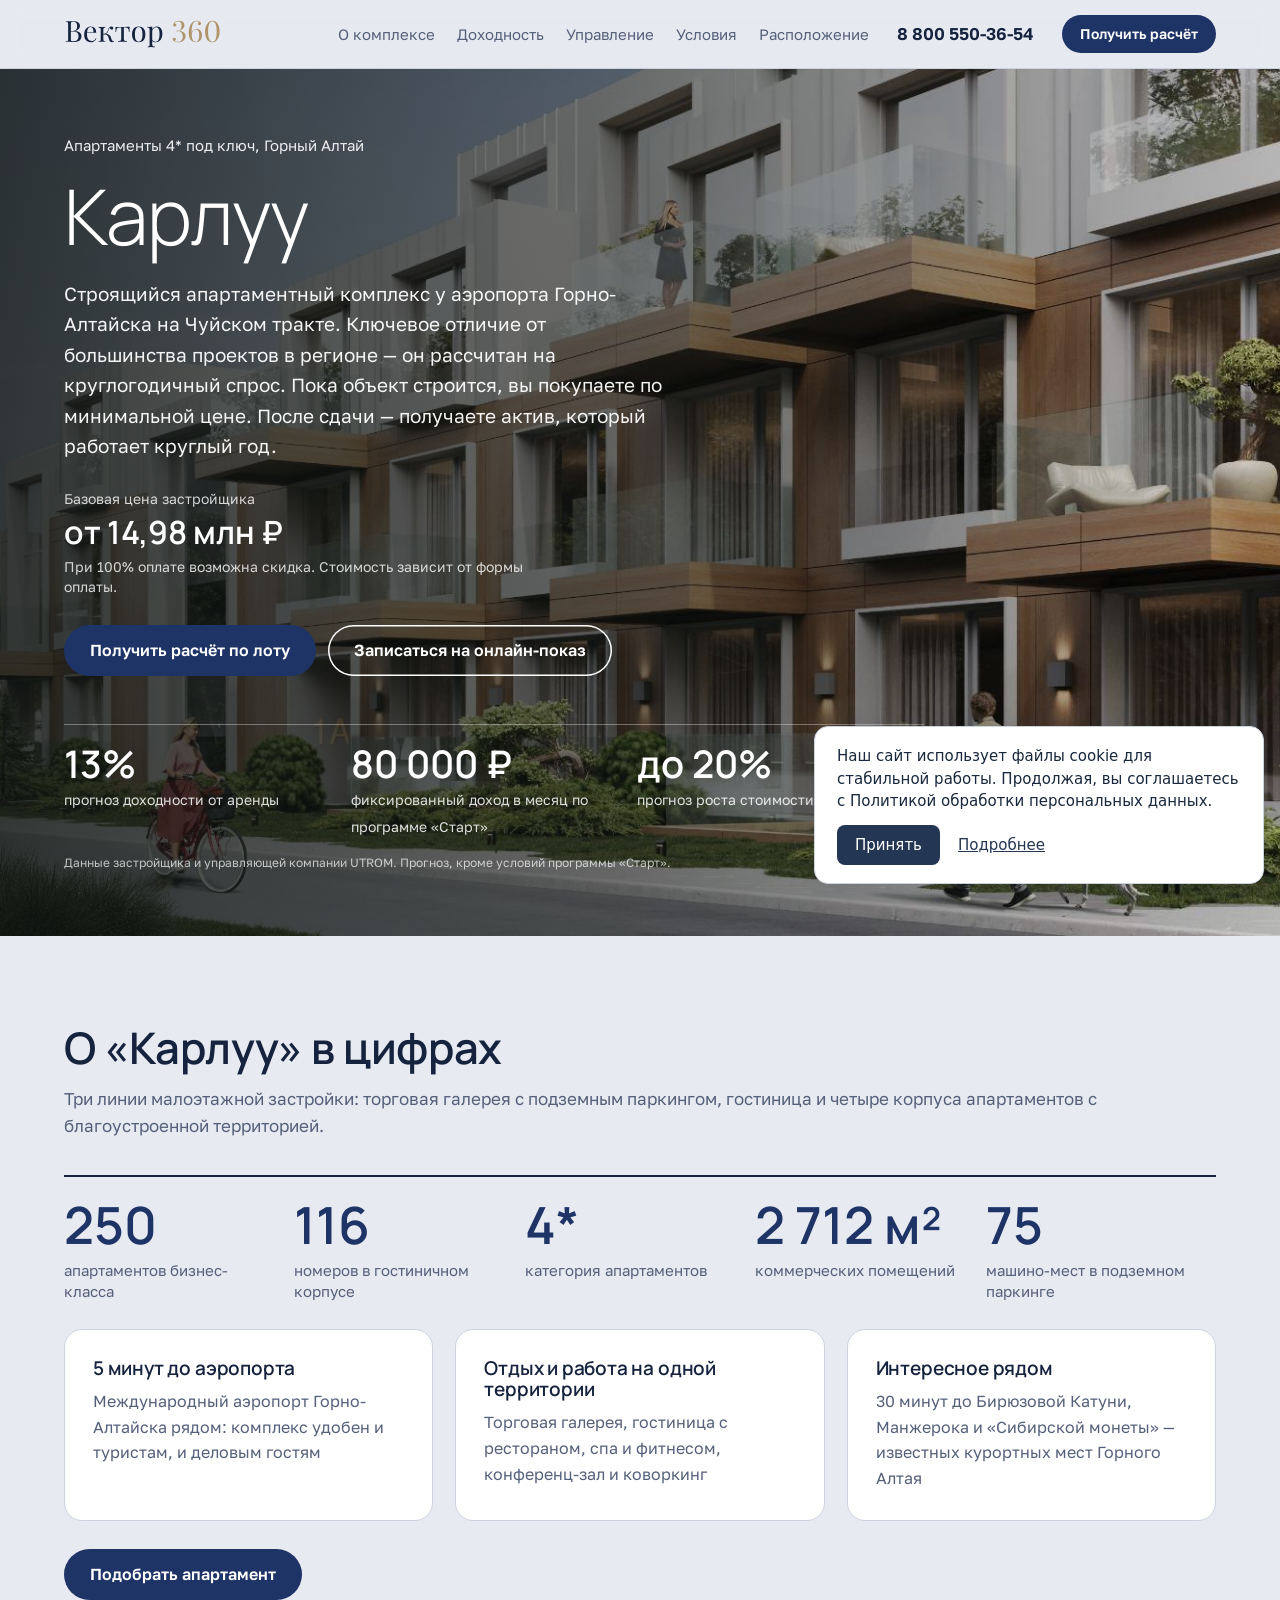
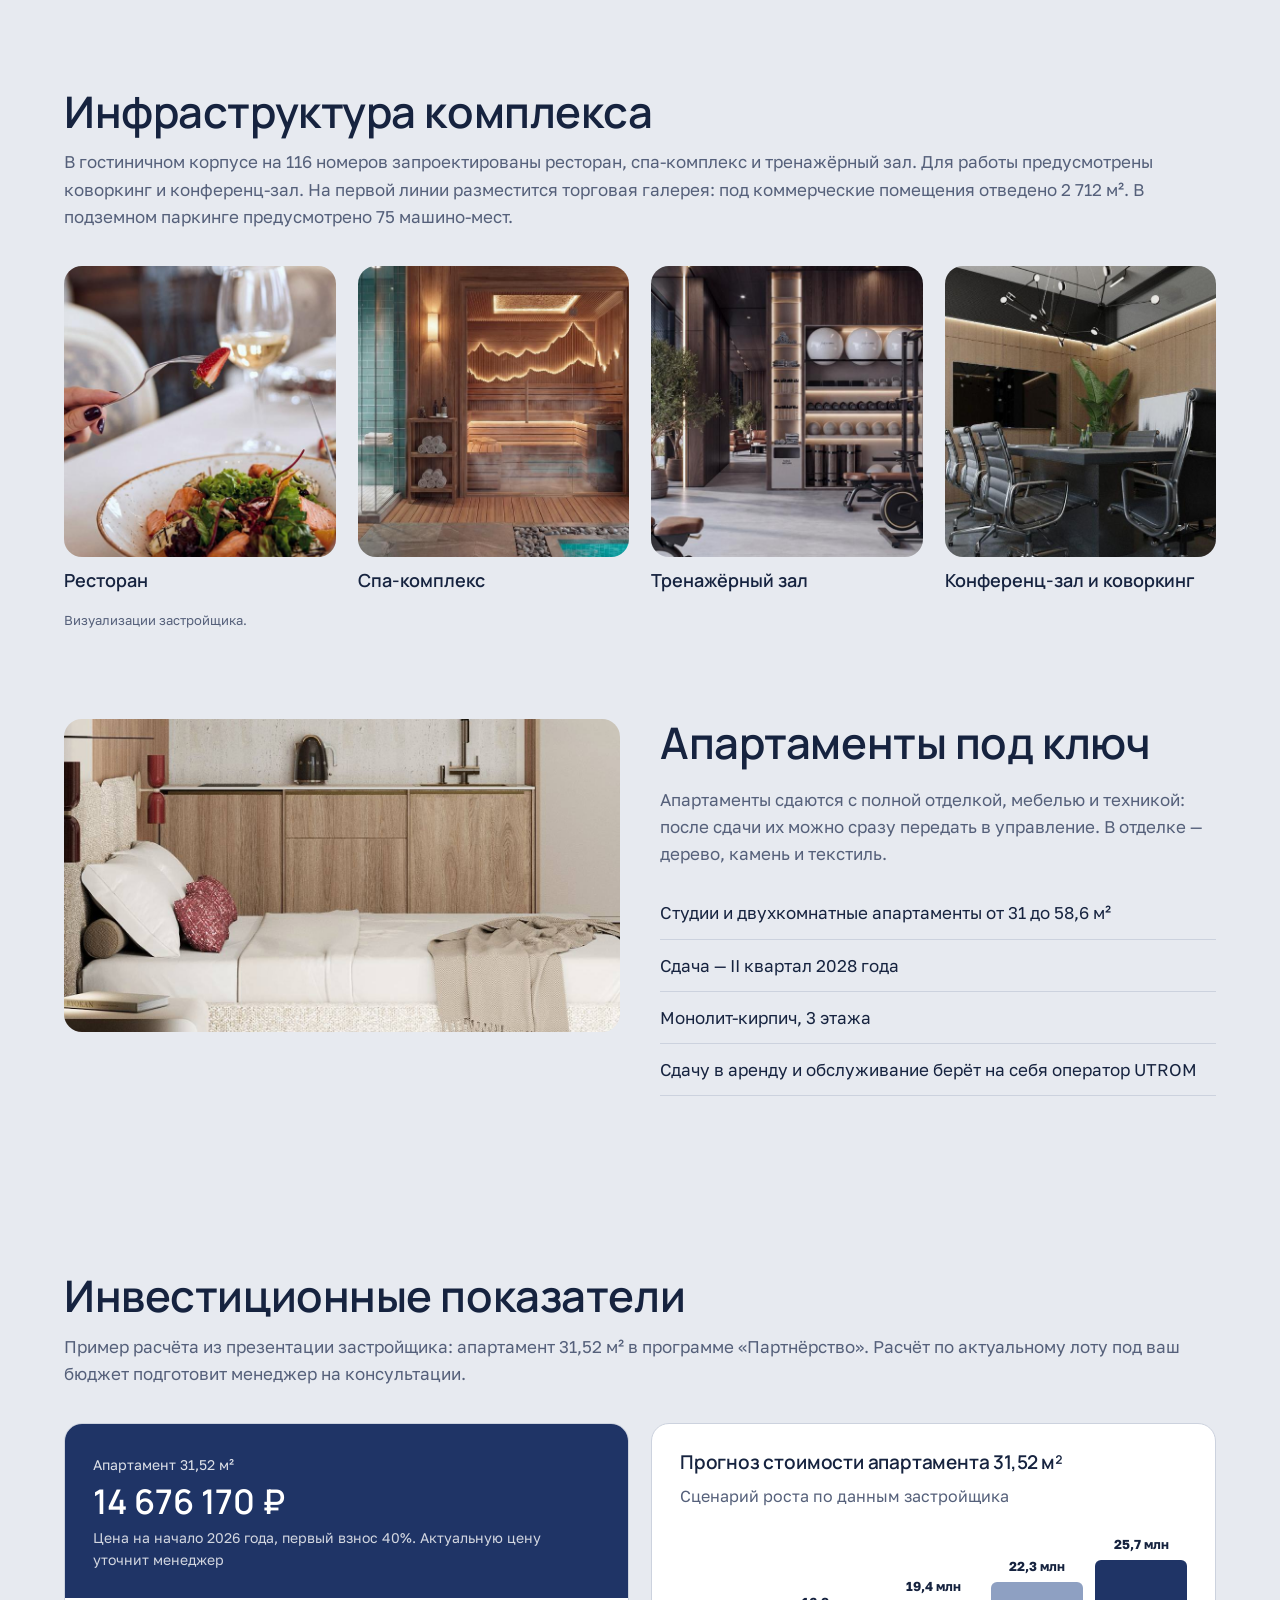
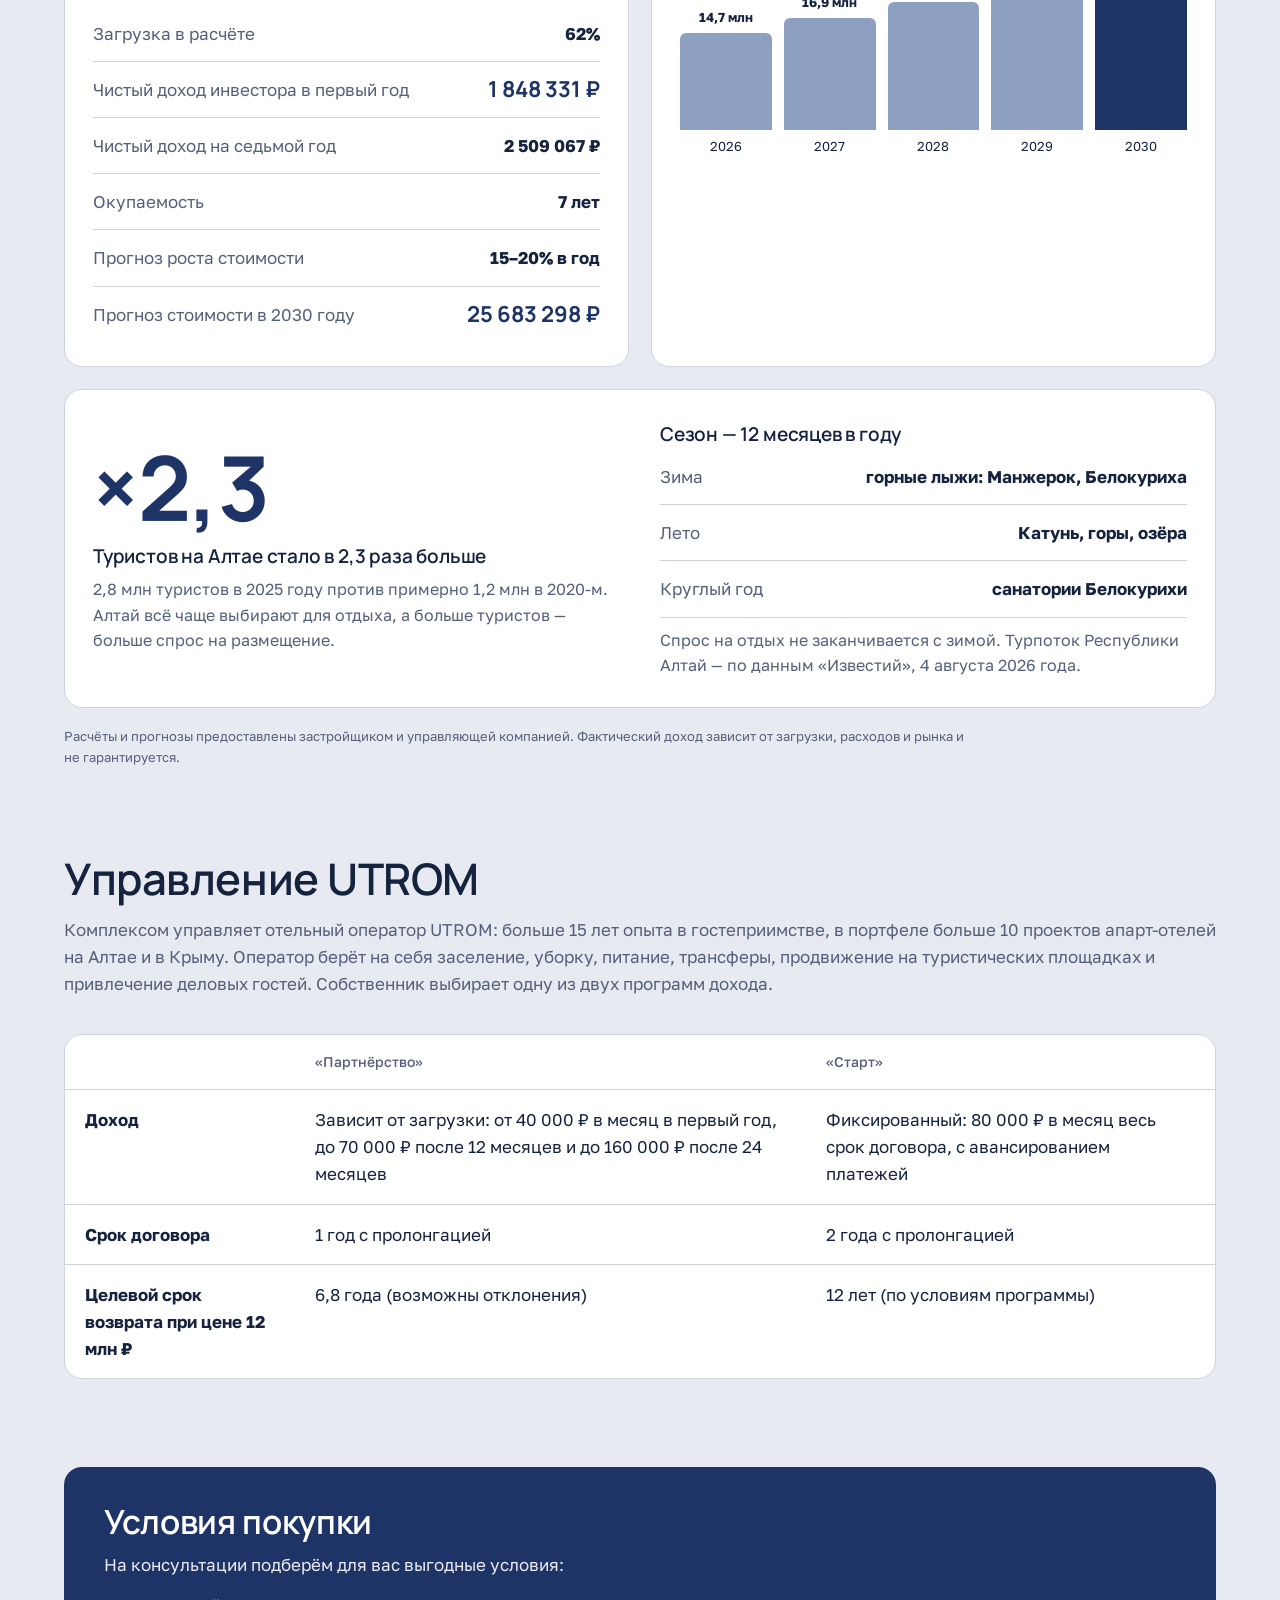
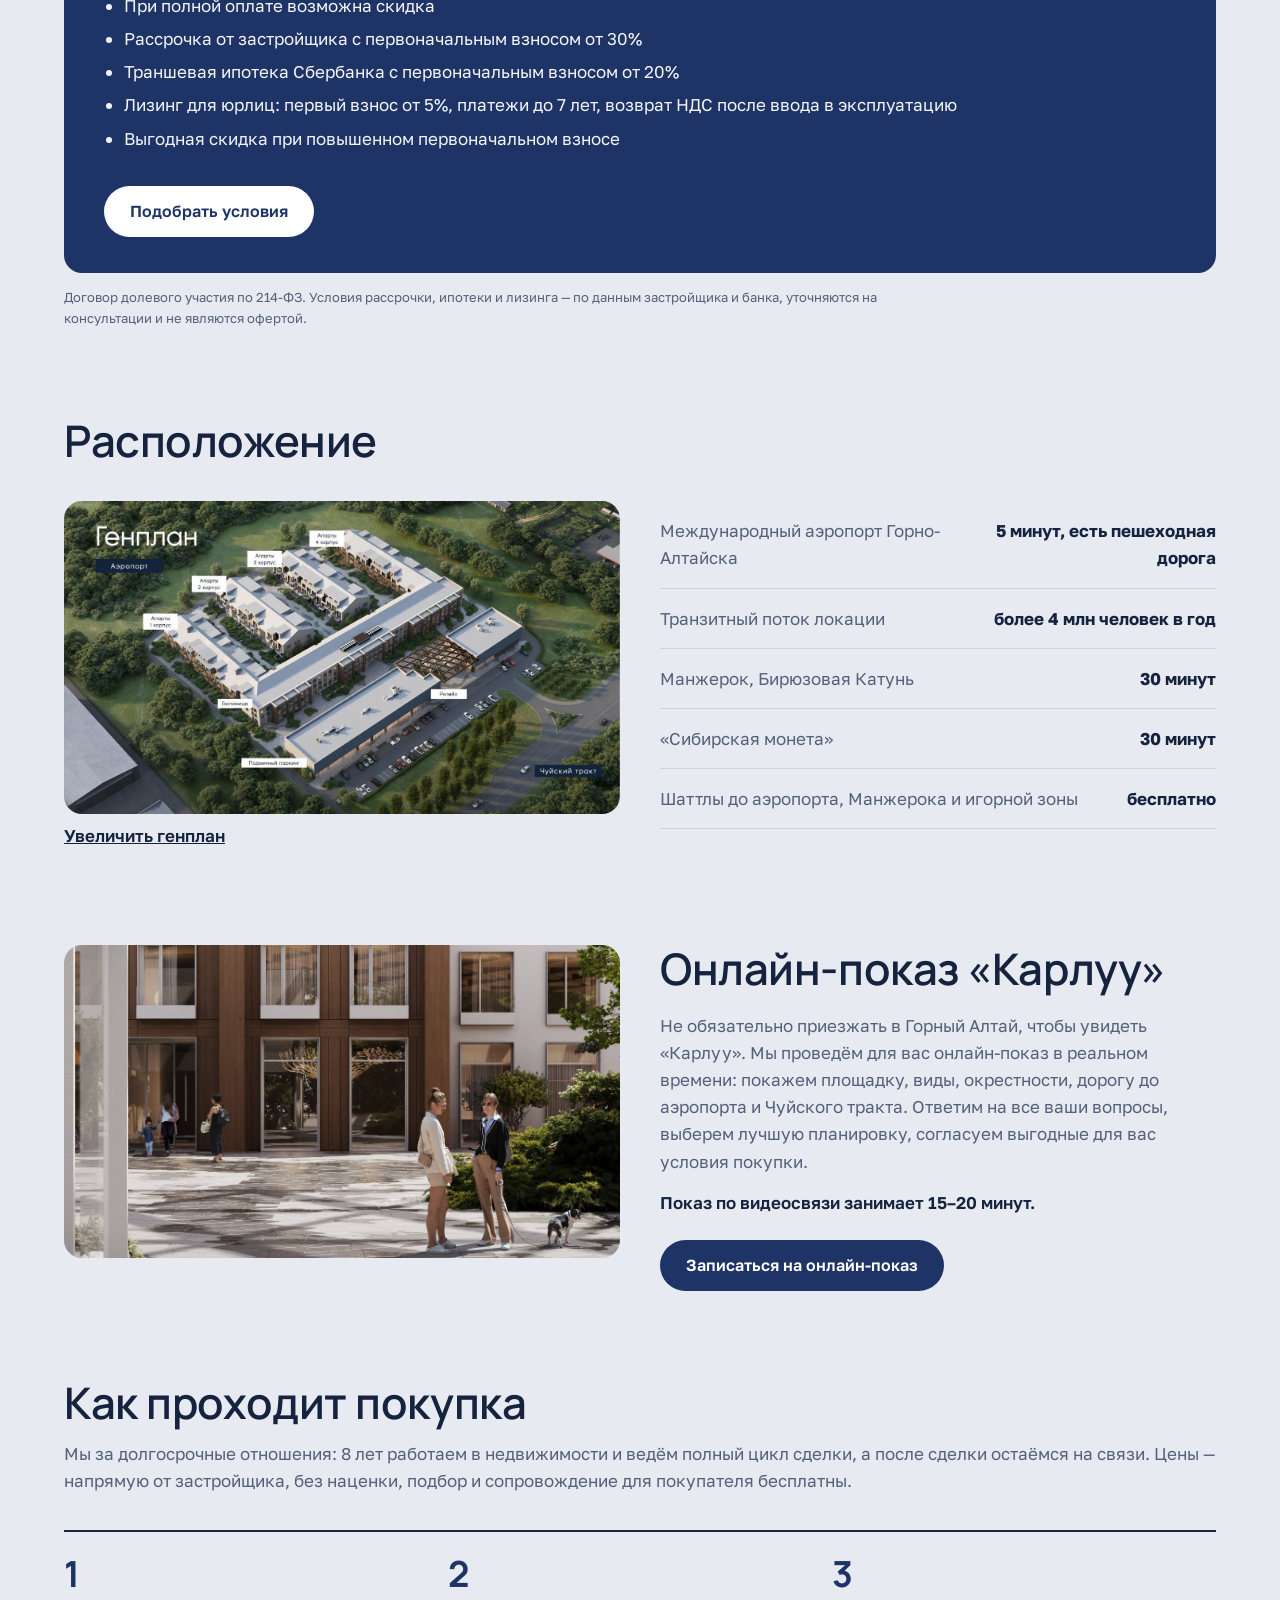
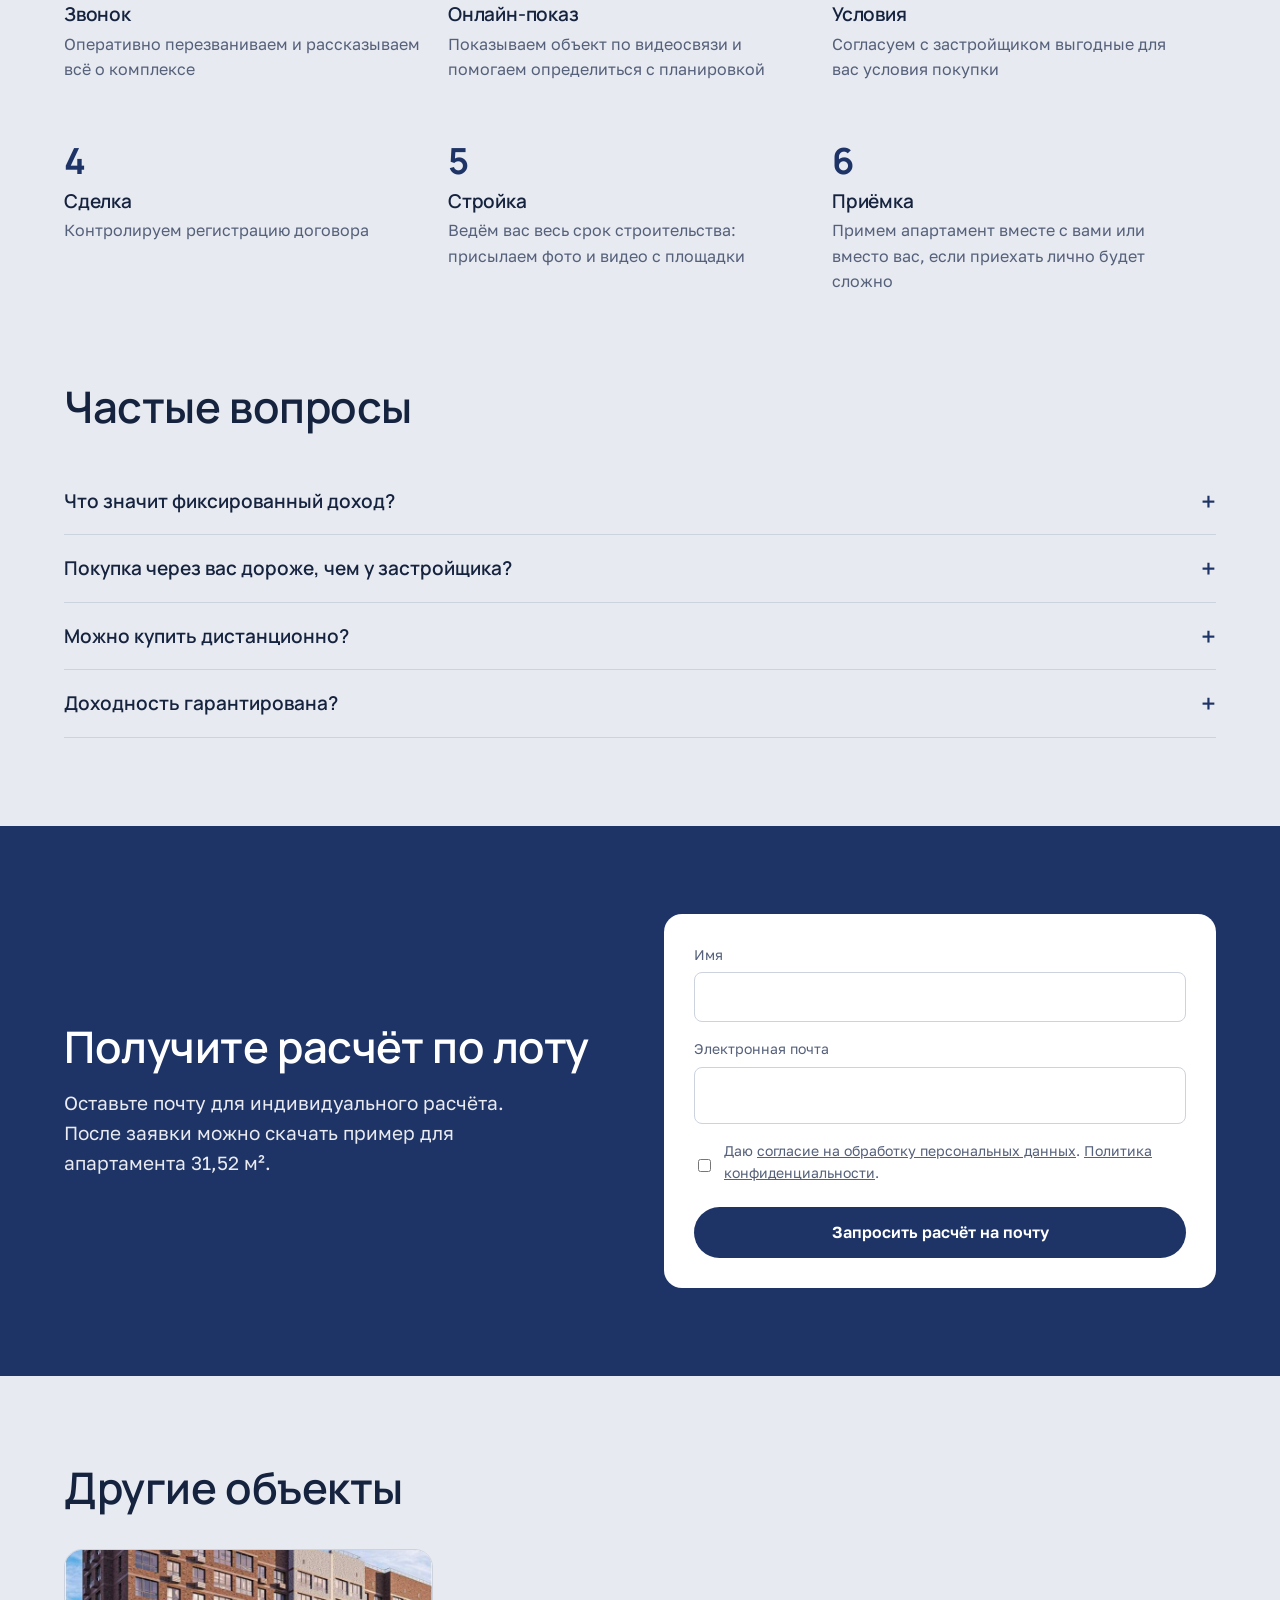
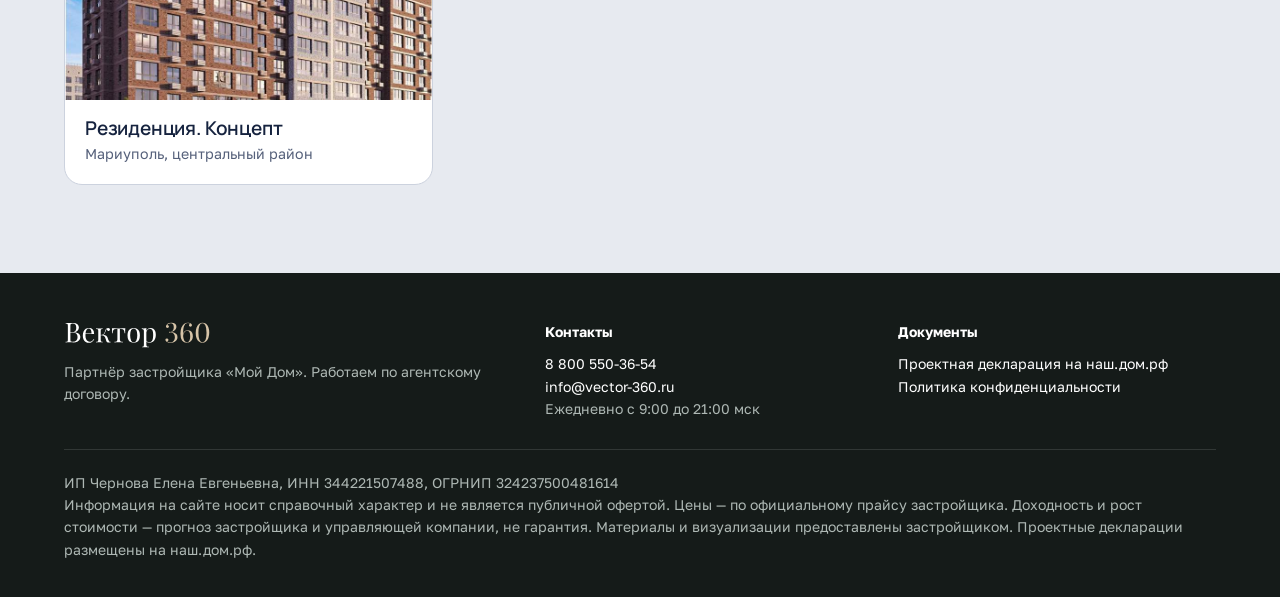
==== commit 836bd441: "Добавить уведомление о cookie и подключить PDF согласий по типу формы" ====
--- a/index.html
+++ b/index.html
@@ -255,6 +255,8 @@
 [hidden]{display:none!important}
 </style>
 <link rel="stylesheet" href="inquiry.css">
+<link rel="stylesheet" href="cookie-notice.css">
+<script defer src="cookie-notice.js"></script>
 </head>
 <body data-theme="karluu">
 <!-- Yandex.Metrika counter -->
@@ -312,10 +314,10 @@
      <form class="form" data-lead-project="Карлуу" method="post" novalidate><div class="fields">
        <label><span>Имя</span><input type="text" name="name" autocomplete="name" maxlength="120" required></label>
        <label><span>Электронная почта</span><input type="email" name="email" autocomplete="email" maxlength="254" required></label>
-       <label class="consent"><input type="checkbox" name="consent" required> <span>Даю <a href="/consent/" target="_blank" rel="noopener">согласие на обработку персональных данных</a>. <a href="/privacy/" target="_blank" rel="noopener">Политика конфиденциальности</a>.</span></label>
+       <label class="consent"><input type="checkbox" name="consent" required> <span>Даю <a data-consent-document href="/files/consent-estimate.pdf" target="_blank" rel="noopener">согласие на обработку персональных данных</a>. <a href="/files/privacy-policy.pdf" target="_blank" rel="noopener">Политика конфиденциальности</a>.</span></label>
        <input type="text" name="company_website" autocomplete="off" tabindex="-1" hidden>
        <p class="err" role="alert" hidden></p>
-       <button class="btn" type="submit" disabled>Получить расчёт</button></div>
+       <button class="btn" type="submit" disabled>Запросить расчёт на почту</button></div>
        <div class="done" role="status" tabindex="-1"><h3>Заявка отправлена</h3><p style="margin-top:8px;color:var(--soft)">Перезвоним в течение 10 минут в рабочее время.</p></div>
      </form></div></section><section class="section"><div class="wrap"><div class="head"><h2>Другие объекты</h2></div><div class="others"><a class="other" href="/mariupol"><div class="im"><img loading="lazy" src="prototype-src/assets/mr_house.jpg" alt=""></div><div class="t"><h3>Резиденция. Концепт</h3><small>Мариуполь, центральный район</small></div></a></div></div></section>
 </main>
@@ -324,7 +326,7 @@
     <div class="cols">
       <div><svg class="logo" viewBox="0 0 536.7 102.3" role="img" aria-label="Вектор 360"><use href="#logo-classic"/></svg><p style="margin-top:12px" id="ft-partner">Партнёр застройщика «Мой Дом». Работаем по агентскому договору.</p></div>
       <div><b>Контакты</b><p style="margin-top:10px"><a href="tel:88005503654">8 800 550-36-54</a><br><a href="mailto:info@vector-360.ru">info@vector-360.ru</a><br>Ежедневно с 9:00 до 21:00 мск</p></div>
-      <div><b>Документы</b><p style="margin-top:10px"><a id="ft-decl" href="https://xn--80az8a.xn--d1aqf.xn--p1ai/%D1%81%D0%B5%D1%80%D0%B2%D0%B8%D1%81%D1%8B/%D0%BA%D0%B0%D1%82%D0%B0%D0%BB%D0%BE%D0%B3-%D0%BD%D0%BE%D0%B2%D0%BE%D1%81%D1%82%D1%80%D0%BE%D0%B5%D0%BA/%D0%BE%D0%B1%D1%8A%D0%B5%D0%BA%D1%82/64362" target="_blank" rel="noopener">Проектная декларация на наш.дом.рф</a><br><a href="/privacy/" target="_blank" rel="noopener">Политика конфиденциальности</a></p></div>
+      <div><b>Документы</b><p style="margin-top:10px"><a id="ft-decl" href="https://xn--80az8a.xn--d1aqf.xn--p1ai/%D1%81%D0%B5%D1%80%D0%B2%D0%B8%D1%81%D1%8B/%D0%BA%D0%B0%D1%82%D0%B0%D0%BB%D0%BE%D0%B3-%D0%BD%D0%BE%D0%B2%D0%BE%D1%81%D1%82%D1%80%D0%BE%D0%B5%D0%BA/%D0%BE%D0%B1%D1%8A%D0%B5%D0%BA%D1%82/64362" target="_blank" rel="noopener">Проектная декларация на наш.дом.рф</a><br><a href="/files/privacy-policy.pdf" target="_blank" rel="noopener">Политика конфиденциальности</a></p></div>
     </div>
     <div class="legal" id="ft-legal">ИП Чернова Елена Евгеньевна, ИНН 344221507488, ОГРНИП 324237500481614<br>Информация на сайте носит справочный характер и не является публичной офертой. Цены — по официальному прайсу застройщика. Доходность и рост стоимости — прогноз застройщика и управляющей компании, не гарантия. Материалы и визуализации предоставлены застройщиком. Проектные декларации размещены на наш.дом.рф.</div>
   </div>
--- a/cookie-notice.css
+++ b/cookie-notice.css
@@ -0,0 +1,11 @@
+.cookie-notice {
+  position: fixed; z-index: 100; bottom: max(16px, env(safe-area-inset-bottom)); right: 16px;
+  box-sizing: border-box; width: min(450px, calc(100% - 32px)); padding: 18px 22px;
+  color: #19283d; background: #fff; border: 1px solid #cbd3dc; border-radius: 14px;
+  box-shadow: 0 4px 24px #19283d26; font: 15px/1.5 system-ui, sans-serif;
+}
+.cookie-notice p { margin: 0 0 12px; color: inherit; font: inherit }
+.cookie-notice div { display: flex; align-items: center; gap: 18px }
+.cookie-notice button { padding: 9px 18px; border: 0; border-radius: 8px; background: #233653; color: white; font: inherit; cursor: pointer }
+.cookie-notice a { color: #233653; text-decoration: underline; font: inherit }
+@media print { .cookie-notice { display: none } }
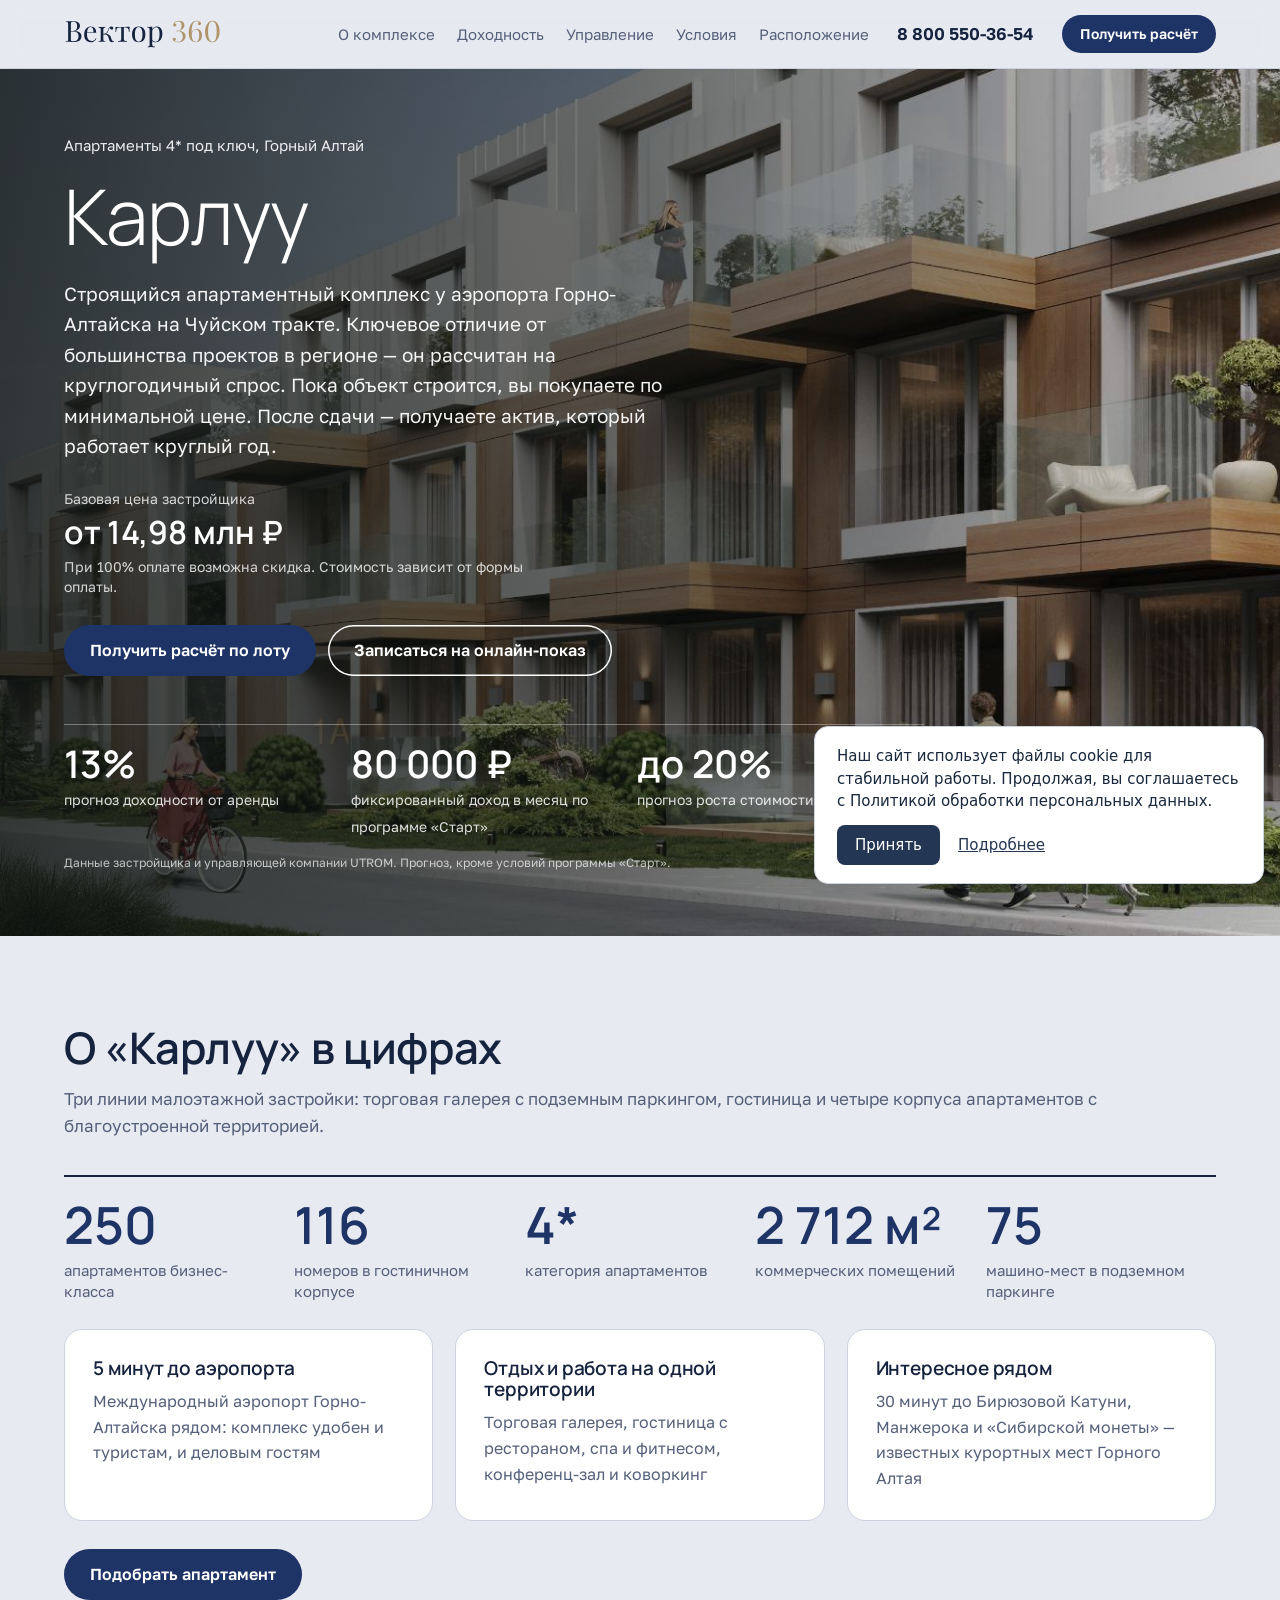
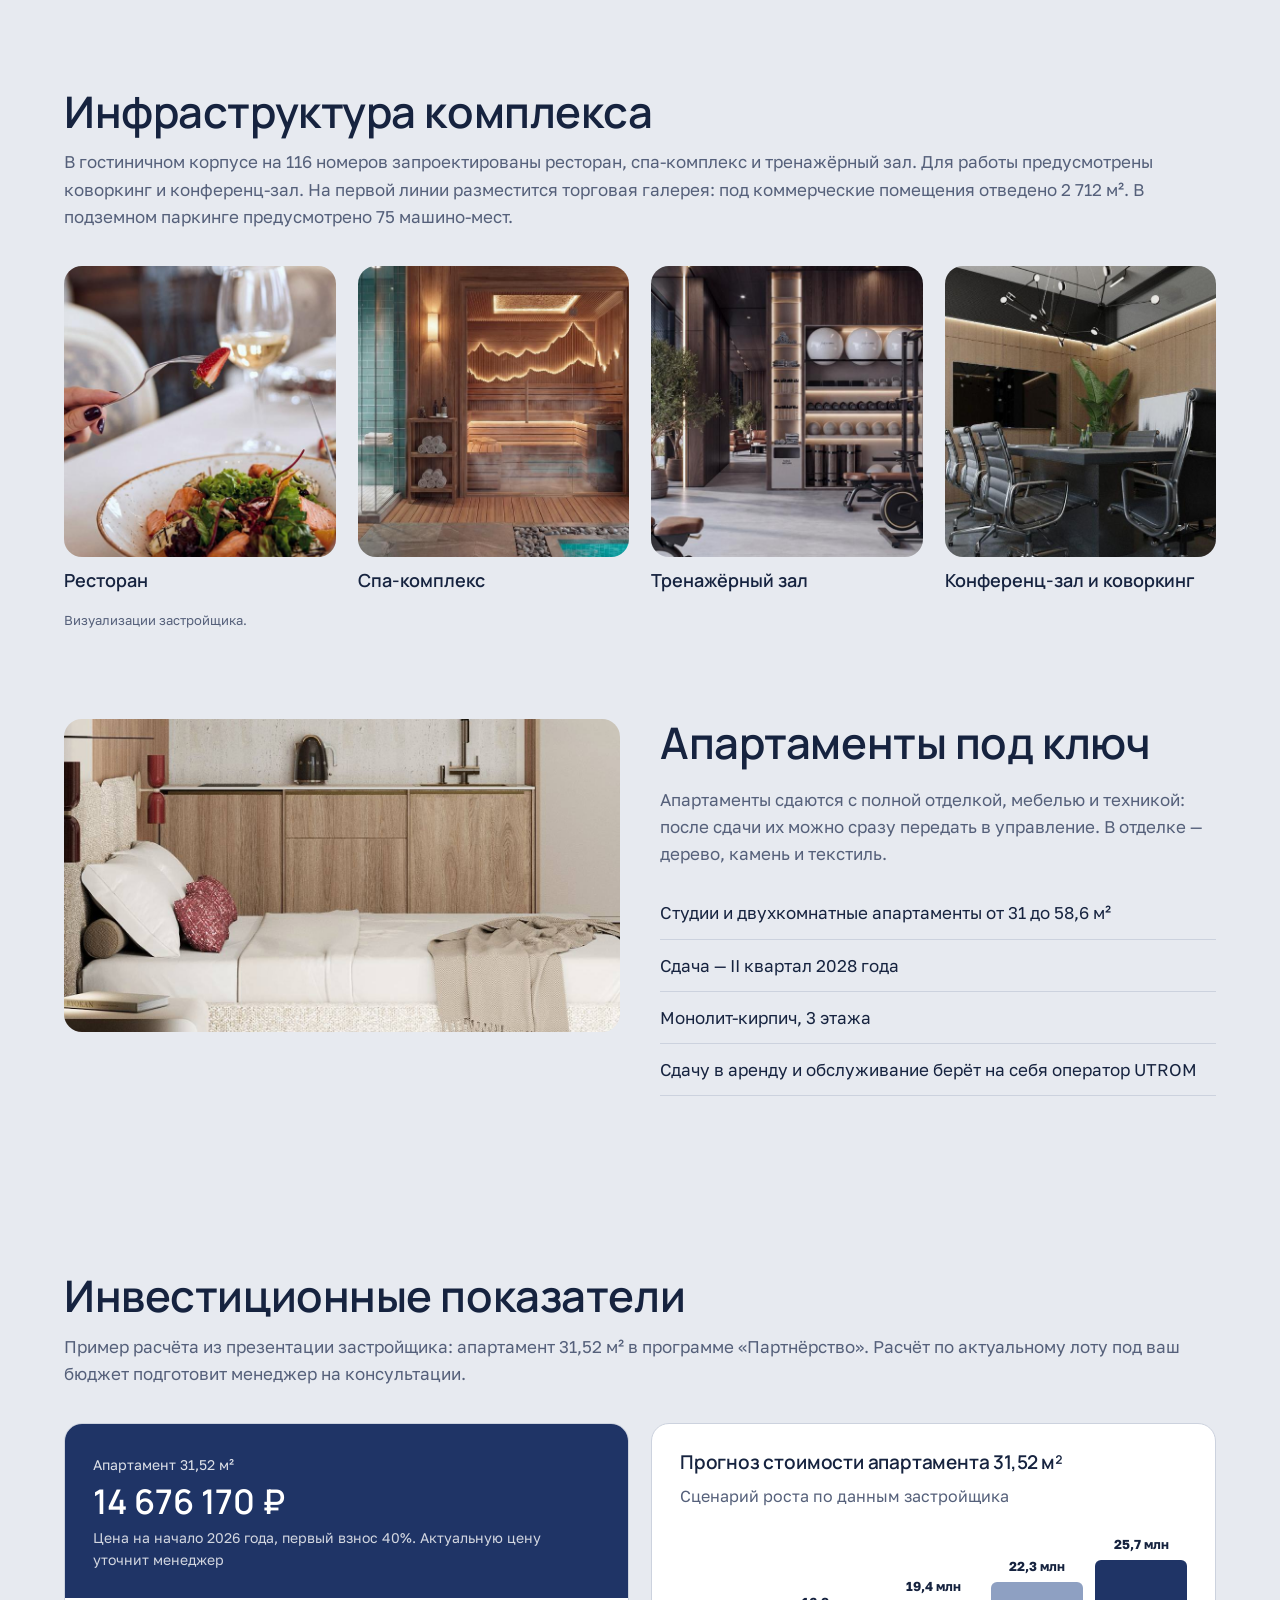
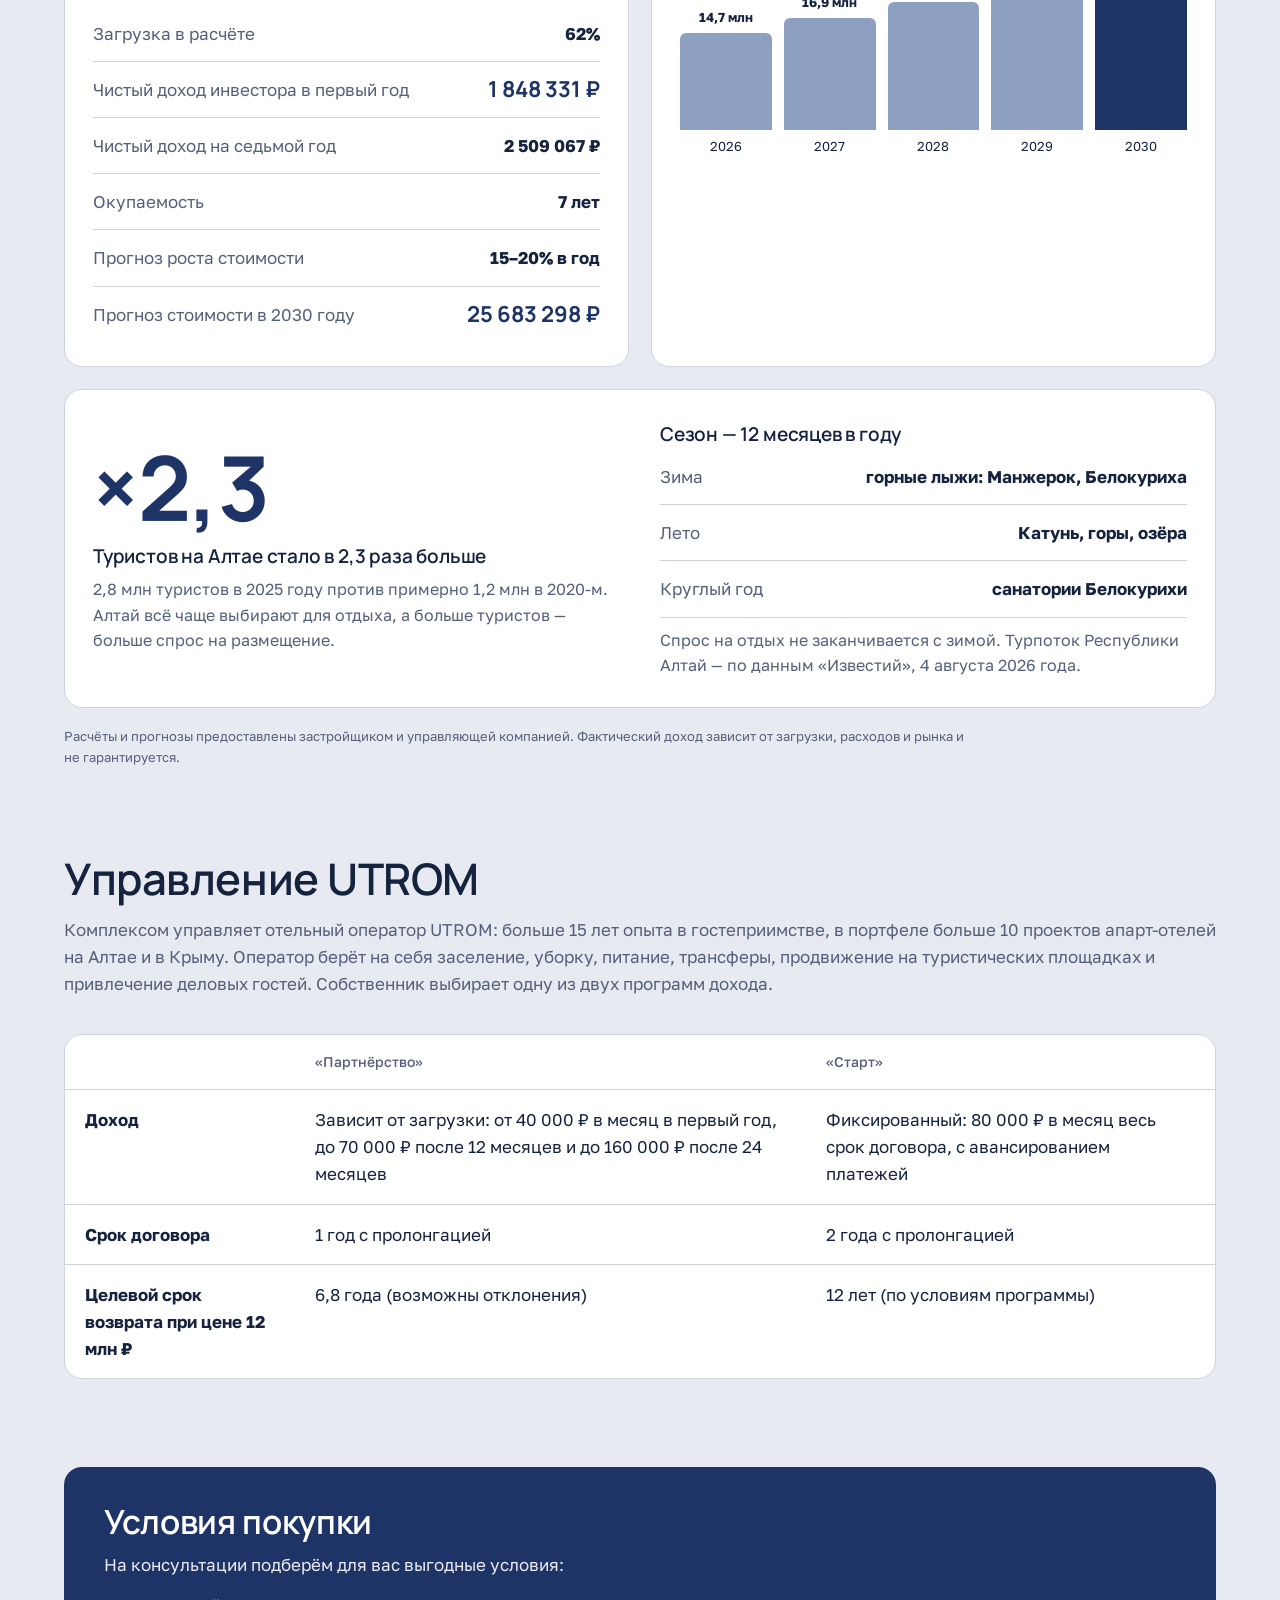
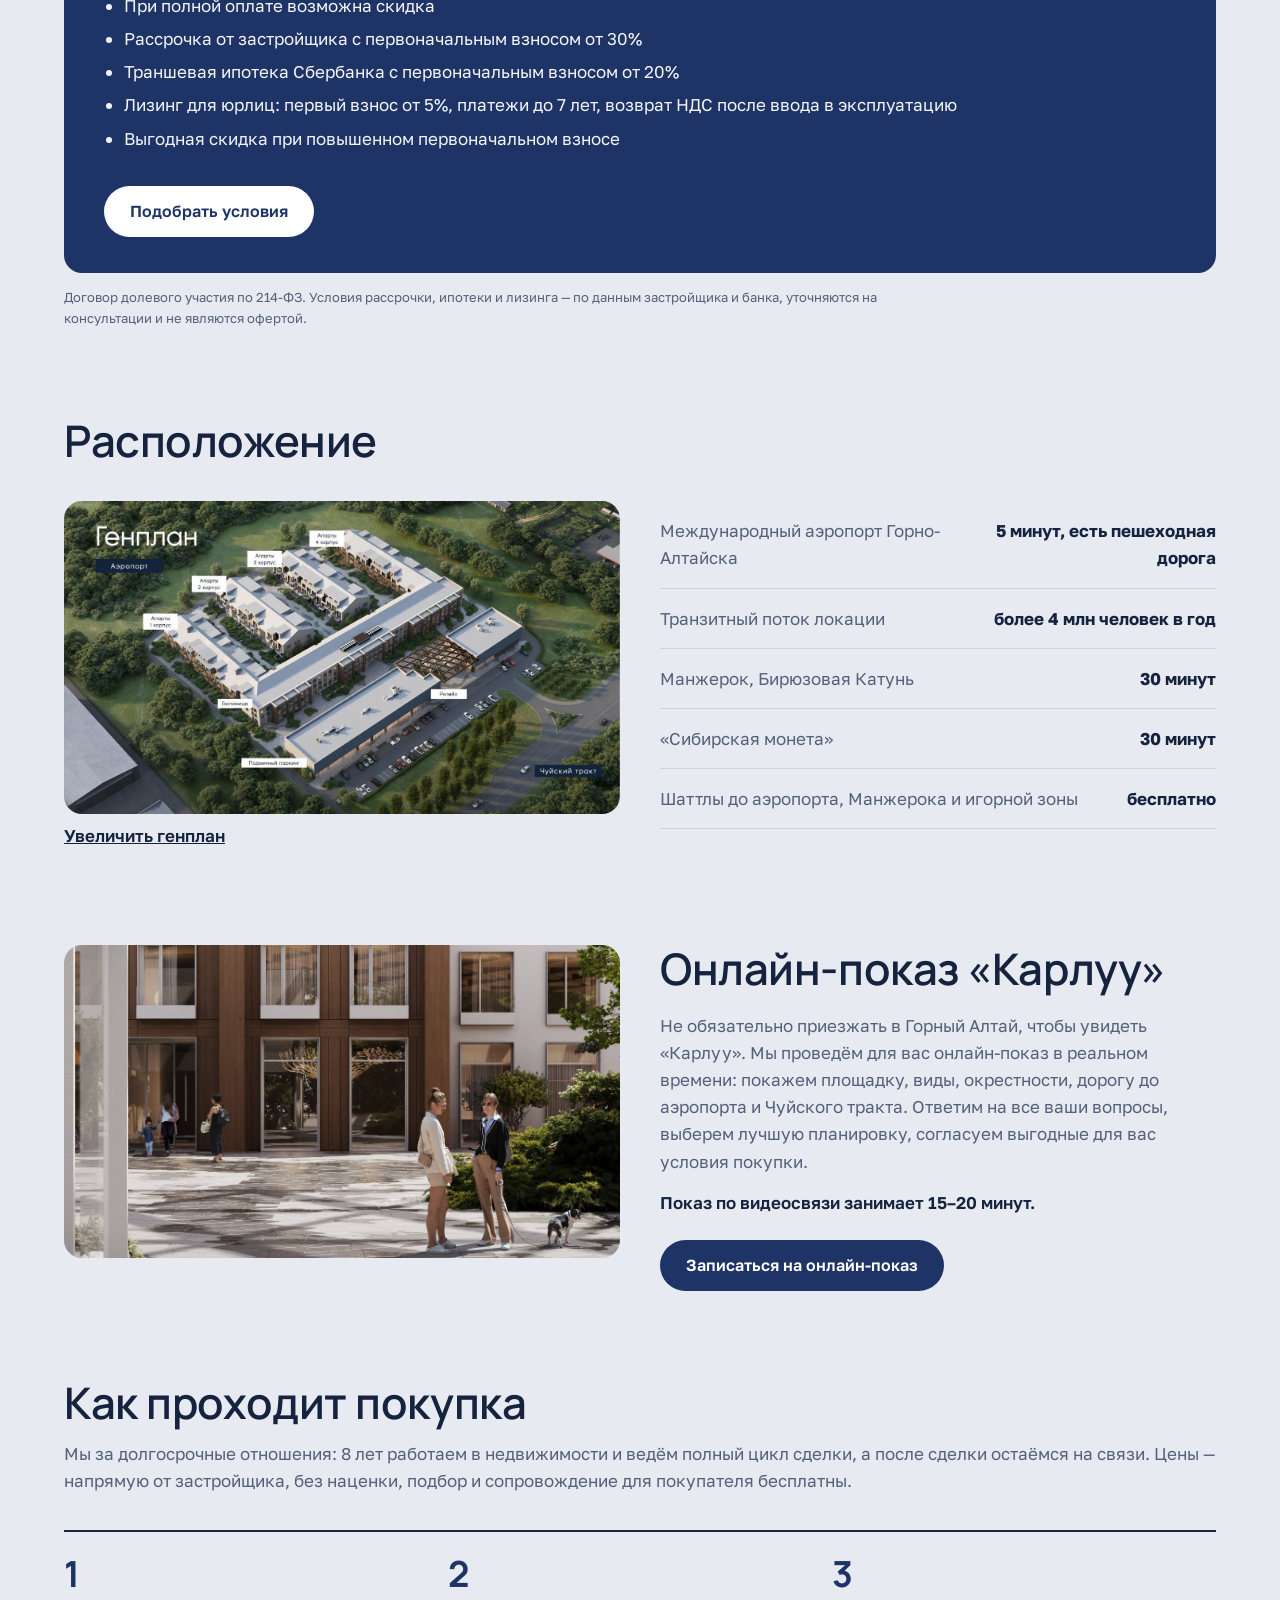
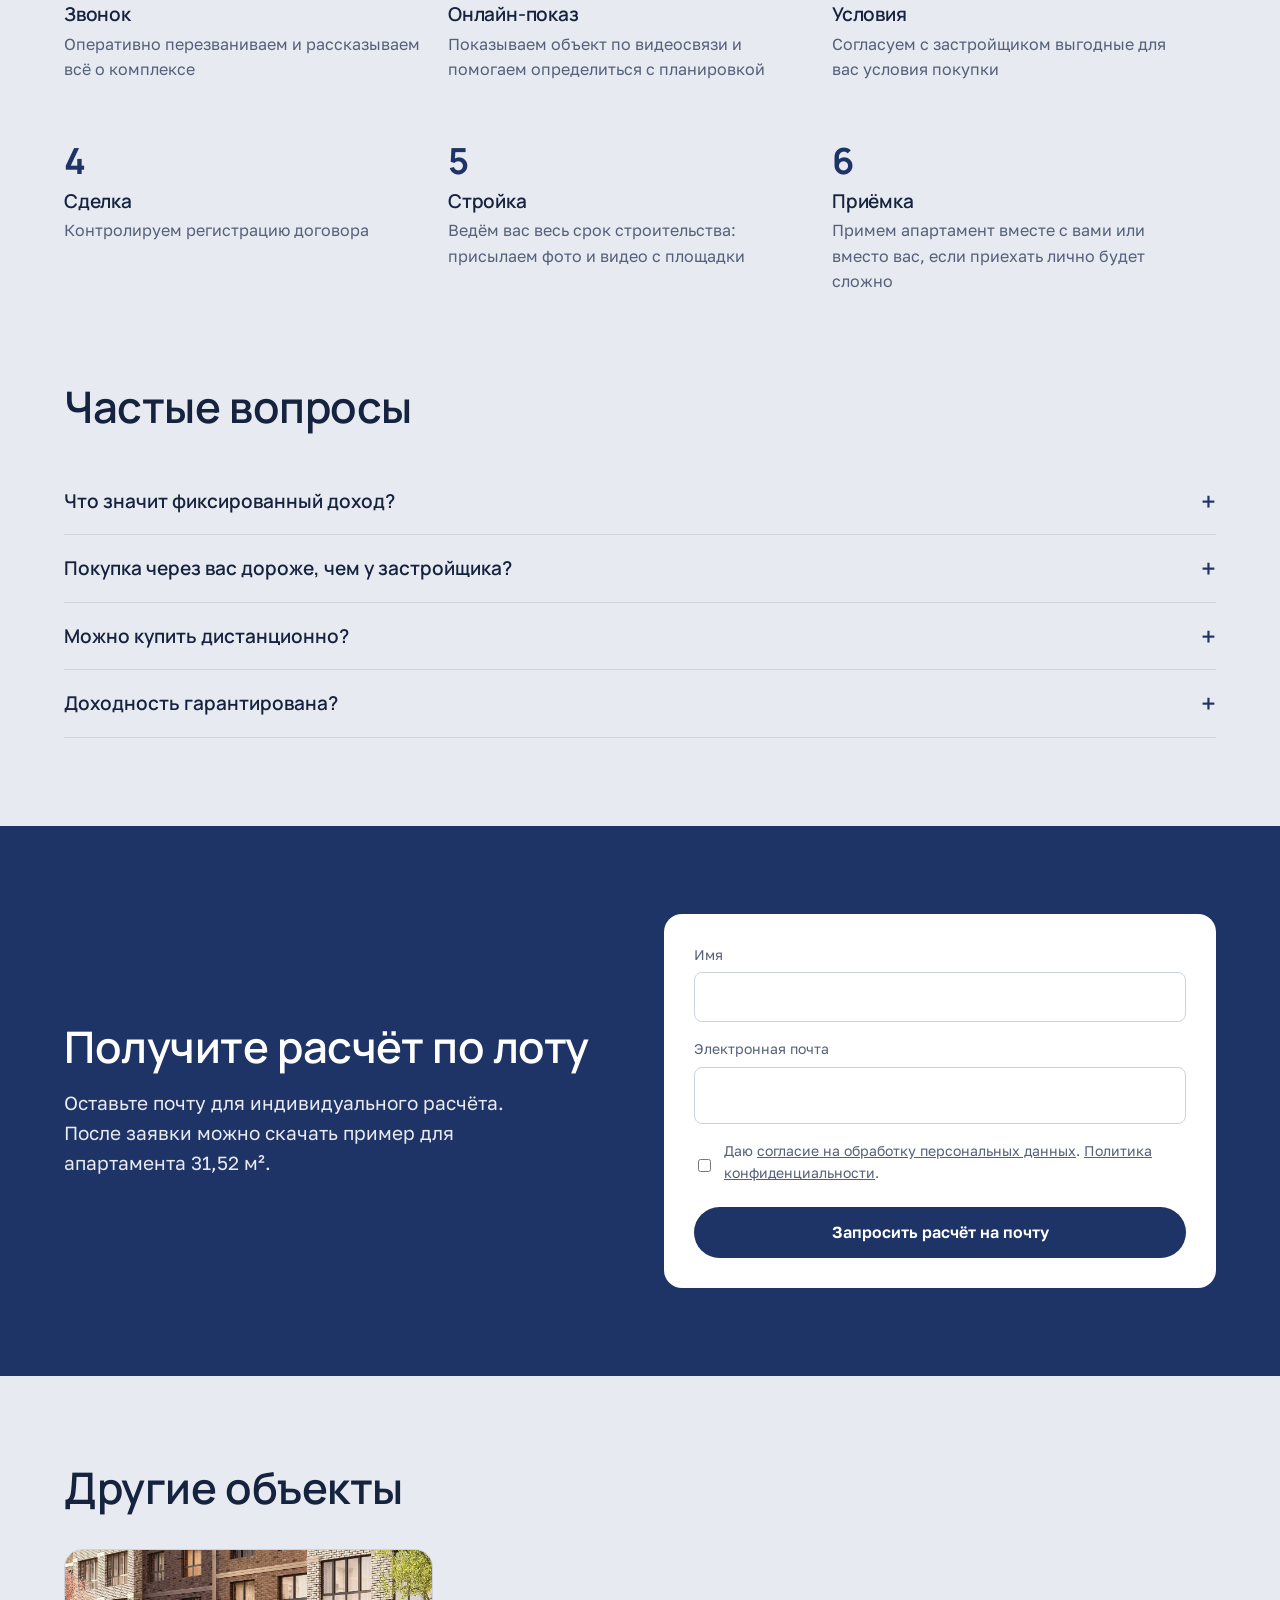
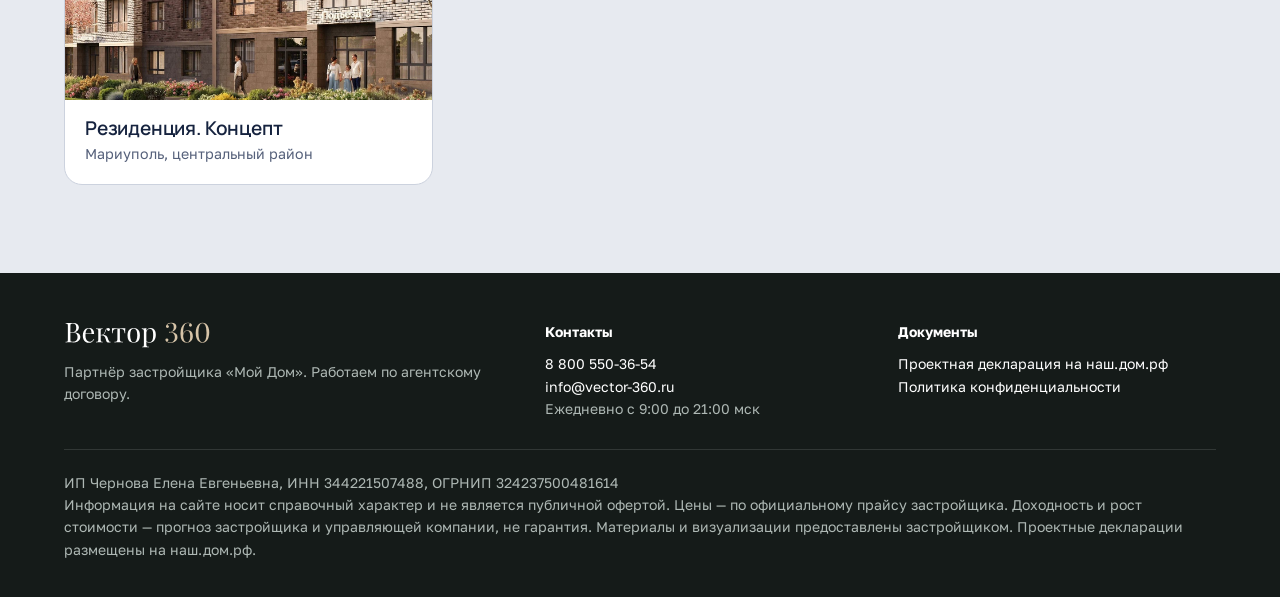
==== commit 26921ecb: "Обновить страницу Мариуполя и перевести заявки на Feedback" ====
--- a/index.html
+++ b/index.html
@@ -15,7 +15,7 @@
   --display:"Manrope","Segoe UI",Arial,sans-serif;--text:"Golos Text","Segoe UI",Arial,sans-serif}
 body[data-theme="karluu"]{--bg:#E7EAF0;--ink:#16233F;--soft:#55607A;--line:#CCD2DE;--dark:#1F3466;--accent:#1F3466;--hl:#8EA0C2}
 body[data-theme="rizalta"]{--bg:#F7F1E6;--ink:#253622;--soft:#5D6550;--line:#E2D7C3;--dark:#28391F;--accent:#A57C2E;--hl:#C79A3C}
-body[data-theme="mariupol"]{--bg:#EEF3F6;--ink:#1B2C3A;--soft:#526472;--line:#CFDBE3;--dark:#1E4A66;--accent:#E0A526;--accent-ink:#1B2C3A;--hl:#E0A526}
+body[data-theme="mariupol"]{--bg:#faf8f4;--ink:#322b24;--soft:#625a51;--line:#dcd3c5;--dark:#514335;--accent:#e6ae43;--accent-ink:#30261a;--hl:#885c19}
 *{box-sizing:border-box}
 html{scroll-behavior:smooth;scroll-padding-top:80px}
 @media (prefers-reduced-motion:reduce){html{scroll-behavior:auto}}
@@ -266,11 +266,11 @@
         m[i].l=1*new Date();
         for (var j = 0; j < document.scripts.length; j++) {if (document.scripts[j].src === r) { return; }}
         k=e.createElement(t),a=e.getElementsByTagName(t)[0],k.async=1,k.src=r,a.parentNode.insertBefore(k,a)
-    })(window, document,'script','https://mc.yandex.ru/metrika/tag.js?id=114185733', 'ym');
-
-    ym(114185733, 'init', {ssr:true, webvisor:true, clickmap:true, ecommerce:"dataLayer", referrer: document.referrer, url: location.href, accurateTrackBounce:true, trackLinks:true});
+    })(window, document,'script','https://mc.yandex.ru/metrika/tag.js?id=114577757', 'ym');
+
+    ym(114577757, 'init', {ssr:true, webvisor:true, clickmap:true, ecommerce:"dataLayer", referrer: document.referrer, url: location.href, accurateTrackBounce:true, trackLinks:true});
 </script>
-<noscript><div><img src="https://mc.yandex.ru/watch/114185733" style="position:absolute; left:-9999px;" alt="" /></div></noscript>
+<noscript><div><img src="https://mc.yandex.ru/watch/114577757" style="position:absolute; left:-9999px;" alt="" /></div></noscript>
 <!-- /Yandex.Metrika counter -->
 <svg width="0" height="0" style="position:absolute" aria-hidden="true"><symbol id="logo-classic" viewBox="-1.8 21.8 536.7 102.3"><path fill="currentColor" d="M4.20 31.20L4.20 29.20Q6.30 29.30 9.70 29.40Q13.10 29.50 16.40 29.50L16.40 29.50Q21.10 29.50 25.40 29.40Q29.70 29.30 31.50 29.30L31.50 29.30Q42 29.30 47.30 33.70Q52.60 38.10 52.60 45L52.60 45Q52.60 48.50 51.15 51.85Q49.70 55.20 46.35 57.95Q43 60.70 37.40 62.40L37.40 62.40L37.40 62.60Q45.30 63.60 49.75 66.35Q54.20 69.10 56 72.80Q57.80 76.50 57.80 80.60L57.80 80.60Q57.80 86.30 54.95 90.65Q52.10 95 46.70 97.50Q41.30 100 33.80 100L33.80 100Q31.60 100 27.20 99.85Q22.80 99.70 16.60 99.70L16.60 99.70Q13.10 99.70 9.70 99.75Q6.30 99.80 4.20 100L4.20 100L4.20 98Q7.60 97.80 9.35 97.20Q11.10 96.60 11.70 94.80Q12.30 93 12.30 89.40L12.30 89.40L12.30 39.80Q12.30 36.10 11.70 34.35Q11.10 32.60 9.35 31.95Q7.60 31.30 4.20 31.20L4.20 31.20ZM30 64.10L21.60 64.10L21.60 89.40Q21.60 92.90 22.20 94.70Q22.80 96.50 24.40 97.10Q26 97.70 29.10 97.70L29.10 97.70Q38.90 97.70 43.35 93.15Q47.80 88.60 47.80 80.20L47.80 80.20Q47.80 72.50 43.65 68.30Q39.50 64.10 30 64.10L30 64.10ZM29 31.20L29 31.20Q24.40 31.20 23 32.90Q21.60 34.60 21.60 39.80L21.60 39.80L21.60 62.40L28.30 62.40Q34.20 62.40 37.40 60.15Q40.60 57.90 41.80 54.15Q43 50.40 43 46.10L43 46.10Q43 38.70 39.75 34.95Q36.50 31.20 29 31.20ZM89.50 47.10L89.50 47.10Q98.30 47.10 103.25 52.45Q108.20 57.80 108.20 69.10L108.20 69.10L76.90 69.10Q76.80 70.40 76.70 71.90L76.70 71.90Q76.60 73.70 76.60 75.50L76.60 75.50Q76.60 82.30 78.80 87.20Q81 92.10 84.55 94.65Q88.10 97.20 91.90 97.20L91.90 97.20Q94.90 97.20 97.60 96.25Q100.30 95.30 102.60 93.10Q104.90 90.90 106.60 87.20L106.60 87.20L108.60 88Q107.50 91.30 105 94.40Q102.50 97.50 98.70 99.45Q94.90 101.40 89.90 101.40L89.90 101.40Q82.70 101.40 77.55 98.10Q72.40 94.80 69.65 88.95Q66.90 83.10 66.90 75.50L66.90 75.50Q66.90 66.70 69.70 60.35Q72.50 54 77.60 50.55Q82.70 47.10 89.50 47.10ZM76.80 67.20L76.80 67.20L98.60 67.20Q98.80 62.30 97.80 58.15Q96.80 54 94.65 51.50Q92.50 49 89.10 49L89.10 49Q84.50 49 81 53.60L81 53.60Q77.60 58 76.80 67.20ZM159.80 47.10L159.80 47.10Q163.30 47.10 164.75 48.80Q166.20 50.50 166.20 52.60L166.20 52.60Q166.20 54.80 164.80 56.35Q163.40 57.90 160.90 57.90L160.90 57.90Q159.10 57.90 157.80 57.10Q156.50 56.30 155.80 54.85Q155.10 53.40 155.10 51.50L155.10 51.50L155.10 50.80Q154 51.30 153.15 52.60Q152.30 53.90 151.40 56.10Q150.50 58.30 149.30 61.50L149.30 61.50Q148.30 64.20 147 66.70Q145.70 69.20 143.40 70.90L143.40 70.90Q142.20 71.80 140.40 72.40L140.40 72.40Q144.90 72.50 148.60 73.70L148.60 73.70Q153.10 75.20 155.70 79.30L155.70 79.30Q157.40 81.90 158.55 85.70Q159.70 89.50 161 92.40L161 92.40Q162.10 94.90 163.55 96.25Q165 97.60 168.10 97.90L168.10 97.90L168.10 100Q166.50 100.30 164.90 100.50Q163.30 100.70 161.90 100.70L161.90 100.70Q157.40 100.70 155.30 98.55Q153.20 96.40 152.10 92.70L152.10 92.70Q151.60 91 150.90 88.55Q150.20 86.10 149.20 83.55Q148.20 81 146.80 79.10L146.80 79.10Q144.60 76 141.10 75L141.10 75Q137.70 74.10 132.40 74.30L132.40 74.30L132.40 90.70Q132.40 94.90 133.90 96.40Q135.40 97.90 139 97.90L139 97.90L139 100Q137.40 99.90 134.20 99.75Q131 99.60 127.70 99.60Q124.40 99.60 120.95 99.75Q117.50 99.90 115.80 100L115.80 100L115.80 97.90Q119.90 97.90 121.65 96.40Q123.40 94.90 123.40 90.70L123.40 90.70L123.40 57.90Q123.40 53.70 121.65 52.20Q119.90 50.70 115.80 50.70L115.80 50.70L115.80 48.60Q117.50 48.70 120.95 48.85Q124.40 49 127.70 49Q131 49 134.20 48.85Q137.40 48.70 139 48.60L139 48.60L139 50.70Q135.40 50.70 133.90 52.20Q132.40 53.70 132.40 57.90L132.40 57.90L132.40 72.60Q137.60 72.20 140.50 70.70L140.50 70.70Q143.50 69.20 145.10 66.40Q146.70 63.60 148 59.80L148 59.80Q149 57 150.20 54.05Q151.40 51.10 153.65 49.10Q155.90 47.10 159.80 47.10ZM212.70 48.60L222.30 48.60Q221.90 52.10 221.75 55.30Q221.60 58.50 221.60 60.20L221.60 60.20Q221.60 62 221.70 63.65Q221.80 65.30 221.90 66.40L221.90 66.40L219.60 66.40Q219.10 59.50 217.50 56.10Q215.90 52.70 213.10 51.65Q210.30 50.60 206.20 50.60L206.20 50.60L202.30 50.60L202.30 89.70Q202.30 94.60 205.15 96.25Q208.00 97.90 212.90 97.90L212.90 97.90L212.90 100Q210.60 99.90 206.55 99.75Q202.50 99.60 197.80 99.60L197.80 99.60Q193.20 99.60 189.10 99.75Q185.00 99.90 182.70 100L182.70 100L182.70 97.90Q187.70 97.90 190.50 96.25Q193.30 94.60 193.30 89.70L193.30 89.70L193.30 50.60L188.40 50.60Q184.30 50.60 181.75 51.70Q179.20 52.80 177.85 56.20Q176.50 59.60 176.00 66.50L176.00 66.50L173.70 66.50Q173.90 65.40 173.95 63.75Q174.00 62.10 174.00 60.30L174.00 60.30Q174.00 58.60 173.85 55.40Q173.70 52.20 173.30 48.70L173.30 48.70L182.90 48.70Q186.30 48.70 190.15 48.80Q194.00 48.90 197.70 48.90L197.70 48.90Q201.50 48.90 205.40 48.75Q209.30 48.60 212.70 48.60L212.70 48.60ZM252.90 47.10L252.90 47.10Q259.30 47.10 264.40 49.90Q269.50 52.70 272.55 58.70Q275.60 64.70 275.60 74.30L275.60 74.30Q275.60 83.90 272.55 89.85Q269.50 95.80 264.40 98.60Q259.30 101.40 252.90 101.40L252.90 101.40Q246.60 101.40 241.45 98.60Q236.30 95.80 233.25 89.85Q230.20 83.90 230.20 74.30L230.20 74.30Q230.20 64.70 233.25 58.70Q236.30 52.70 241.45 49.90Q246.60 47.10 252.90 47.10ZM252.90 49.10L252.90 49.10Q247.20 49.10 243.55 55Q239.90 60.90 239.90 74.30L239.90 74.30Q239.90 87.70 243.55 93.55Q247.20 99.40 252.90 99.40L252.90 99.40Q258.60 99.40 262.25 93.55Q265.90 87.70 265.90 74.30L265.90 74.30Q265.90 60.90 262.25 55Q258.60 49.10 252.90 49.10ZM299.10 47.40L299.10 47.40L299.10 57.80Q300.60 54.30 303.30 51.80L303.30 51.80Q308.20 47.10 315.10 47.10L315.10 47.10Q320.40 47.10 324.60 49.95Q328.80 52.80 331.25 58.30Q333.70 63.80 333.70 71.90L333.70 71.90Q333.70 77.30 332.40 82.55Q331.10 87.80 328.35 92.05Q325.60 96.30 321.25 98.85Q316.90 101.40 310.80 101.40L310.80 101.40Q306.10 101.40 302.70 99.20L302.70 99.20Q300.40 97.80 299.10 95.90L299.10 95.90L299.10 108.80Q299.10 113.10 301.65 114.55Q304.20 116 308.70 116L308.70 116L308.70 118.10Q306.50 118 302.60 117.85Q298.70 117.70 294.30 117.70L294.30 117.70Q291.20 117.70 288.15 117.85Q285.10 118 283.50 118.10L283.50 118.10L283.50 116Q287.10 116 288.60 114.70Q290.10 113.40 290.10 109.80L290.10 109.80L290.10 59.40Q290.10 54.90 288.50 52.75Q286.90 50.60 282.50 50.60L282.50 50.60L282.50 48.50Q285.70 48.80 288.70 48.80L288.70 48.80Q291.60 48.80 294.25 48.45Q296.90 48.10 299.10 47.40ZM299.10 62.70L299.10 62.70L299.10 92.70Q300.50 95.40 303.10 97.20L303.10 97.20Q305.70 99.10 309.70 99.10L309.70 99.10Q315.30 99.10 318.40 95.60Q321.50 92.10 322.75 86.25Q324 80.40 324 73.30L324 73.30Q324 65.30 322.70 60.20Q321.40 55.10 318.80 52.60Q316.20 50.10 312.40 50.10L312.40 50.10Q307.50 50.10 303.50 54.10L303.50 54.10Q300.50 57.20 299.10 62.70Z"/><path fill="var(--logo-gold)" d="M391.30 27.80L391.30 27.80Q399.20 27.80 404.10 31.85Q409.00 35.90 409.00 42.80L409.00 42.80Q409.00 47.80 406.15 51.75Q403.30 55.70 399.05 58.35Q394.80 61 390.50 62.20L390.50 62.20Q396.20 62.40 401.30 64.50Q406.40 66.60 409.60 70.60Q412.80 74.60 412.80 80.80L412.80 80.80Q412.80 85.70 410.75 89.50Q408.70 93.30 405.15 95.95Q401.60 98.60 396.85 100Q392.10 101.40 386.70 101.40L386.70 101.40Q381.80 101.40 378.55 100.25Q375.30 99.10 373.50 97.90L373.50 97.90Q371.40 96.50 370.10 94.65Q368.80 92.80 368.80 90.70L368.80 90.70Q368.80 88.40 370.30 86.90Q371.80 85.40 374.20 85.40L374.20 85.40Q376.40 85.40 378.00 86.80Q379.60 88.20 379.60 90.80L379.60 90.80Q379.60 92.90 378.45 94.20Q377.30 95.50 375.40 95.90L375.40 95.90Q376.30 97.40 379.55 98.55Q382.80 99.70 386.60 99.70L386.60 99.70Q392.20 99.70 395.90 97.25Q399.60 94.80 401.45 90.60Q403.30 86.40 403.30 81.40L403.30 81.40Q403.30 73.10 399.10 68.40Q394.90 63.70 388.00 63.10L388.00 63.10Q386.40 63.70 385.55 64.05Q384.70 64.40 383.90 64.40L383.90 64.40Q382.90 64.40 382.35 63.90Q381.80 63.40 381.80 62.80L381.80 62.80Q381.80 62.20 382.40 61.70Q383.00 61.20 384.10 61.20L384.10 61.20Q385.00 61.20 385.90 61.40Q386.80 61.60 387.80 61.80L387.80 61.80Q394.00 60.50 396.65 55.75Q399.30 51 399.30 44.90L399.30 44.90Q399.30 38 396.45 34.05Q393.60 30.10 388.00 30.10L388.00 30.10Q384.40 30.10 380.85 31.75Q377.30 33.40 375.80 36.80L375.80 36.80Q378.10 37.20 379.85 38.45Q381.60 39.70 381.60 42.10L381.60 42.10Q381.60 44.40 380.00 45.85Q378.40 47.30 376.10 47.30L376.10 47.30Q373.50 47.30 372.15 45.60Q370.80 43.90 370.80 41.90L370.80 41.90Q370.80 40.20 371.70 38.15Q372.60 36.10 374.30 34.20L374.30 34.20Q377.30 30.90 381.90 29.35Q386.50 27.80 391.30 27.80ZM450.40 27.80L450.40 27.80Q452.20 27.80 453.90 28.05Q455.60 28.30 457.15 28.75Q458.70 29.20 459.90 29.90L459.90 29.90Q461.90 30.90 463.75 32.80Q465.60 34.70 465.60 37.30L465.60 37.30Q465.60 39.50 464.00 41.10Q462.40 42.70 460.10 42.70L460.10 42.70Q457.90 42.70 456.30 41.25Q454.70 39.80 454.70 37.60L454.70 37.60Q454.70 35.80 455.80 34.30Q456.90 32.80 458.80 32L458.80 32Q457.60 30.60 454.95 30.05Q452.30 29.50 450.30 29.50L450.30 29.50Q447.00 29.50 443.95 31.15Q440.90 32.80 438.50 36.95Q436.10 41.10 434.70 48.30Q433.30 55.50 433.30 66.60L433.30 66.60Q433.30 68 433.30 69.30L433.30 69.30Q434.10 66.30 435.40 64L435.40 64Q437.90 59.30 441.70 57.25Q445.50 55.20 449.80 55.20L449.80 55.20Q454.80 55.20 459.20 57.65Q463.60 60.10 466.30 65.05Q469.00 70 469.00 77.50L469.00 77.50Q469.00 85.40 465.95 90.70Q462.90 96 457.80 98.70Q452.70 101.40 446.50 101.40L446.50 101.40Q435.50 101.40 429.55 92.90Q423.60 84.40 423.60 68.20L423.60 68.20Q423.60 55.70 427.00 46.65Q430.40 37.60 436.45 32.70Q442.50 27.80 450.40 27.80ZM433.60 75.30L433.60 75.30Q433.80 79.70 434.50 83.10L434.50 83.10Q435.60 89.50 437.55 93.05Q439.50 96.60 441.95 98Q444.40 99.40 446.90 99.40L446.90 99.40Q450.30 99.40 453.10 97.30Q455.90 95.20 457.60 90.40Q459.30 85.60 459.30 77.70L459.30 77.70Q459.30 66.80 456.15 62Q453.00 57.20 448.10 57.20L448.10 57.20Q446.30 57.20 444.10 58Q441.90 58.80 439.75 60.90Q437.60 63 435.90 66.90L435.90 66.90Q434.40 70.20 433.60 75.30ZM504.20 27.80L504.20 27.80Q511.60 27.80 517.15 32.10Q522.70 36.40 525.80 44.45Q528.90 52.50 528.90 64L528.90 64Q528.90 75.20 525.70 83.60Q522.50 92 516.90 96.70Q511.30 101.40 504.10 101.40L504.10 101.40Q496.70 101.40 491.15 97.10Q485.60 92.80 482.50 84.70Q479.40 76.60 479.40 65.20L479.40 65.20Q479.40 54 482.60 45.60Q485.80 37.20 491.40 32.50Q497.00 27.80 504.20 27.80ZM503.80 29.60L503.80 29.60Q496.50 29.60 492.95 38.70Q489.40 47.80 489.40 64.80L489.40 64.80Q489.40 82.30 493.45 90.95Q497.50 99.60 504.50 99.60L504.50 99.60Q511.90 99.60 515.40 90.50Q518.90 81.40 518.90 64.40L518.90 64.40Q518.90 46.90 514.85 38.25Q510.80 29.60 503.80 29.60Z"/></symbol><symbol id="logo-modern" viewBox="4.6 34.8 613.4 71.6"><path fill="currentColor" d="M35.87 100L10.58 100L10.58 41.20L34.27 41.20Q43.34 41.20 48.59 44.98Q53.84 48.76 53.84 56.15L53.84 56.15Q53.84 63.46 48.80 67.16L48.80 67.16Q46.54 68.84 43.60 69.68L43.60 69.68Q48.64 70.60 51.83 73.04L51.83 73.04Q56.87 76.90 56.87 84.38Q56.87 91.85 51.66 95.93Q46.45 100 35.87 100L35.87 100ZM14.87 71.94L14.87 96.39L35.95 96.39Q44.10 96.39 48.34 93.41Q52.58 90.42 52.58 84.12L52.58 84.12Q52.58 77.74 48.34 74.84Q44.10 71.94 35.95 71.94L35.95 71.94L14.87 71.94ZM14.87 44.81L14.87 68.42L34.19 68.42Q41.50 68.42 45.49 65.43Q49.48 62.45 49.48 56.66L49.48 56.66Q49.48 50.78 45.49 47.79Q41.50 44.81 34.19 44.81L34.19 44.81L14.87 44.81ZM88.79 72.03L88.79 96.14L125.08 96.14L125.08 100L84.50 100L84.50 41.20L123.82 41.20L123.82 45.06L88.79 45.06L88.79 68.25L120.12 68.25L120.12 72.03L88.79 72.03ZM196.14 100L191.10 100L168.76 72.11L154.56 72.11L154.56 100L150.28 100L150.28 41.20L154.56 41.20L154.56 68.25L168.76 68.25L189.84 41.20L194.63 41.20L172.12 69.84L196.14 100ZM232.76 100L228.48 100L228.48 45.06L207.31 45.06L207.31 41.20L253.93 41.20L253.93 45.06L232.76 45.06L232.76 100ZM300.64 100.42L300.64 100.42Q294.08 100.42 288.50 98.19Q282.91 95.97 278.75 91.89Q274.60 87.82 272.33 82.40Q270.06 76.98 270.06 70.60L270.06 70.60Q270.06 64.22 272.33 58.80Q274.60 53.38 278.75 49.31Q282.91 45.23 288.50 43.01Q294.08 40.78 300.64 40.78L300.64 40.78Q307.19 40.78 312.77 43.01Q318.36 45.23 322.48 49.26Q326.59 53.30 328.90 58.71Q331.21 64.13 331.21 70.60L331.21 70.60Q331.21 77.07 328.90 82.49Q326.59 87.90 322.48 91.94Q318.36 95.97 312.77 98.19Q307.19 100.42 300.64 100.42ZM300.64 96.47L300.64 96.47Q306.26 96.47 311.05 94.54Q315.84 92.61 319.37 89.08Q322.90 85.55 324.87 80.85Q326.84 76.14 326.84 70.60L326.84 70.60Q326.84 64.97 324.87 60.31Q322.90 55.65 319.37 52.12Q315.84 48.59 311.05 46.66Q306.26 44.73 300.64 44.73L300.64 44.73Q295.01 44.73 290.22 46.66Q285.43 48.59 281.86 52.12Q278.29 55.65 276.32 60.31Q274.34 64.97 274.34 70.60L274.34 70.60Q274.34 76.14 276.32 80.85Q278.29 85.55 281.86 89.08Q285.43 92.61 290.22 94.54Q295.01 96.47 300.64 96.47ZM362.29 100L358.01 100L358.01 41.20L379.09 41.20Q386.48 41.20 391.78 43.55Q397.07 45.90 399.92 50.31Q402.78 54.72 402.78 61.02L402.78 61.02Q402.78 67.16 399.92 71.61Q397.07 76.06 391.78 78.41Q386.48 80.76 379.09 80.76L379.09 80.76L362.29 80.76L362.29 100ZM362.29 45.06L362.29 76.90L379.09 76.90Q388.58 76.90 393.50 72.74Q398.41 68.58 398.41 61.02L398.41 61.02Q398.41 53.38 393.50 49.22Q388.58 45.06 379.09 45.06L379.09 45.06L362.29 45.06Z"/><path fill="var(--logo-gold)" d="M463.85 100.42L463.85 100.42Q457.38 100.42 451.79 98.24Q446.21 96.05 443.10 92.52L443.10 92.52L445.28 89.25Q447.97 92.36 452.89 94.41Q457.80 96.47 463.85 96.47L463.85 96.47Q471.74 96.47 475.90 92.94Q480.06 89.42 480.06 83.45L480.06 83.45Q480.06 77.57 475.90 74.00Q471.74 70.43 462.92 70.43L462.92 70.43L459.23 70.43L459.23 67.32L476.62 45.06L445.28 45.06L445.28 41.20L482.16 41.20L482.16 44.22L464.60 66.82Q474.26 66.99 479.22 71.44L479.22 71.44Q484.43 76.06 484.43 83.45L484.43 83.45Q484.43 88.32 482.12 92.19Q479.81 96.05 475.23 98.24Q470.65 100.42 463.85 100.42ZM528.02 100.42L528.02 100.42Q520.30 100.42 515.05 96.89Q509.80 93.36 507.11 86.73Q504.42 80.09 504.42 70.94L504.42 70.94Q504.42 60.94 507.70 54.26Q510.97 47.58 516.85 44.18Q522.73 40.78 530.54 40.78L530.54 40.78Q534.32 40.78 537.77 41.45Q541.21 42.12 543.90 43.80L543.90 43.80L542.14 47.25Q539.87 45.82 536.89 45.19Q533.90 44.56 530.54 44.56L530.54 44.56Q520.63 44.56 514.67 50.99Q508.70 57.41 508.70 70.26L508.70 70.26Q508.70 72.20 508.96 75.14L508.96 75.14Q509.04 76.31 509.21 77.40L509.21 77.40Q510.13 74.55 511.81 72.28L511.81 72.28Q514.50 68.84 518.70 67.03Q522.90 65.22 527.94 65.22L527.94 65.22Q533.82 65.22 538.23 67.37Q542.64 69.51 545.12 73.46Q547.60 77.40 547.60 82.70L547.60 82.70Q547.60 88.07 545.03 92.06Q542.47 96.05 538.06 98.24Q533.65 100.42 528.02 100.42ZM527.86 96.72L527.86 96.72Q532.48 96.72 535.92 95.00Q539.36 93.28 541.34 90.13Q543.31 86.98 543.31 82.78L543.31 82.78Q543.31 76.48 539.07 72.70Q534.83 68.92 527.35 68.92L527.35 68.92Q522.56 68.92 518.87 70.77Q515.17 72.62 513.11 75.81Q511.06 79 511.06 82.95L511.06 82.95Q511.06 86.39 512.99 89.54Q514.92 92.69 518.66 94.71Q522.40 96.72 527.86 96.72ZM588.92 100.42L588.92 100.42Q582.20 100.42 577.00 96.81Q571.79 93.20 568.85 86.52Q565.91 79.84 565.91 70.60L565.91 70.60Q565.91 61.36 568.85 54.68Q571.79 48.00 577.00 44.39Q582.20 40.78 588.92 40.78L588.92 40.78Q595.73 40.78 600.89 44.39Q606.06 48.00 609.00 54.68Q611.94 61.36 611.94 70.60L611.94 70.60Q611.94 79.84 609.00 86.52Q606.06 93.20 600.89 96.81Q595.73 100.42 588.92 100.42ZM588.92 96.47L588.92 96.47Q594.55 96.47 598.75 93.41Q602.95 90.34 605.30 84.54Q607.66 78.75 607.66 70.60L607.66 70.60Q607.66 62.37 605.30 56.61Q602.95 50.86 598.75 47.79Q594.55 44.73 588.92 44.73L588.92 44.73Q583.38 44.73 579.14 47.79Q574.90 50.86 572.54 56.61Q570.19 62.37 570.19 70.60L570.19 70.60Q570.19 78.75 572.54 84.54Q574.90 90.34 579.14 93.41Q583.38 96.47 588.92 96.47Z"/></symbol></svg>
 <header class="header">
@@ -291,7 +291,7 @@
      <div class="price"><span>Базовая цена застройщика</span>от 14,98 млн ₽<small class="pnote">При 100% оплате возможна скидка. Стоимость зависит от формы оплаты.</small></div>
      <div class="ctas">
        <a class="btn btn-main" href="#lead" data-estimate>Получить расчёт по лоту</a>
-       <a class="btn btn-line" href="#lead">Записаться на онлайн-показ</a>
+       <a class="btn btn-line" href="#lead" data-submit-goal="viewing_popup_submit">Записаться на онлайн-показ</a>
      </div>
      <div class="kpis"><div><strong>13%</strong><span>прогноз доходности от аренды</span></div><div><strong>80 000 ₽</strong><span>фиксированный доход в месяц по программе «Старт»</span></div><div><strong>до 20%</strong><span>прогноз роста стоимости в год</span></div></div>
      <p class="src-note">Данные застройщика и управляющей компании UTROM. Прогноз, кроме условий программы «Старт».</p>
@@ -306,12 +306,12 @@
      <div class="rows"><h3 style="margin:6px 0 4px">Сезон — 12 месяцев в году</h3><div><span>Зима</span><b>горные лыжи: Манжерок, Белокуриха</b></div><div><span>Лето</span><b>Катунь, горы, озёра</b></div><div><span>Круглый год</span><b>санатории Белокурихи</b></div><p class="disc" style="margin-top:10px">Спрос на отдых не заканчивается с зимой. Турпоток Республики Алтай — по данным «Известий», 4 августа 2026 года.</p></div></div>
      <p class="disc">Расчёты и прогнозы предоставлены застройщиком и управляющей компанией. Фактический доход зависит от загрузки, расходов и рынка и не гарантируется.</p></div></section><section class="section" id="manage" style="padding-top:0"><div class="wrap"><div class="head"><h2>Управление UTROM</h2><p>Комплексом управляет отельный оператор UTROM: больше 15 лет опыта в гостеприимстве, в портфеле больше 10 проектов апарт-отелей на Алтае и в Крыму. Оператор берёт на себя заселение, уборку, питание, трансферы, продвижение на туристических площадках и привлечение деловых гостей. Собственник выбирает одну из двух программ дохода.</p></div><div class="table-wrap"><table><thead><tr><th></th><th>«Партнёрство»</th><th>«Старт»</th></tr></thead><tbody><tr><td><b>Доход</b></td><td>Зависит от загрузки: от 40 000 ₽ в месяц в первый год, до 70 000 ₽ после 12 месяцев и до 160 000 ₽ после 24 месяцев</td><td>Фиксированный: 80 000 ₽ в месяц весь срок договора, с авансированием платежей</td></tr><tr><td><b>Срок договора</b></td><td>1 год с пролонгацией</td><td>2 года с пролонгацией</td></tr><tr><td><b>Целевой срок возврата при цене 12 млн ₽</b></td><td>6,8 года (возможны отклонения)</td><td>12 лет (по условиям программы)</td></tr></tbody></table></div></div></section><section class="section" id="terms" style="padding-top:0"><div class="wrap"><div class="terms"><div><h2>Условия покупки</h2><p>На консультации подберём для вас выгодные условия:</p><ul class="tlist"><li>При полной оплате возможна скидка</li><li>Рассрочка от застройщика с первоначальным взносом от 30%</li><li>Траншевая ипотека Сбербанка с первоначальным взносом от 20%</li><li>Лизинг для юрлиц: первый взнос от 5%, платежи до 7 лет, возврат НДС после ввода в эксплуатацию</li><li>Выгодная скидка при повышенном первоначальном взносе</li></ul></div><a class="btn btn-main" href="#lead">Подобрать условия</a></div>
     <p class="disc">Договор долевого участия по 214-ФЗ. Условия рассрочки, ипотеки и лизинга — по данным застройщика и банка, уточняются на консультации и не являются офертой.</p>
-    </div></section><section class="section" id="loc" style="padding-top:0"><div class="wrap"><div class="head"><h2>Расположение</h2></div><div class="loc"><a class="plan-link" href="/design/assets/karluu-plan.jpg" target="_blank" rel="noopener"><img loading="lazy" src="prototype-src/assets/karluu_plan.jpg" alt="Расположение объекта"><span>Увеличить генплан</span></a><ul><li><span>Международный аэропорт Горно-Алтайска</span><b>5 минут, есть пешеходная дорога</b></li><li><span>Транзитный поток локации</span><b>более 4 млн человек в год</b></li><li><span>Манжерок, Бирюзовая Катунь</span><b>30 минут</b></li><li><span>«Сибирская монета»</span><b>30 минут</b></li><li><span>Шаттлы до аэропорта, Манжерока и игорной зоны</span><b>бесплатно</b></li></ul></div></div></section><section class="section" id="video" style="padding-top:0"><div class="wrap" id="online-show"><div class="loc"><img loading="lazy" src="prototype-src/assets/k_yard.jpg" alt="Двор комплекса с зеленью и зонами отдыха"><div><h2 style="margin-bottom:18px">Онлайн-показ «Карлуу»</h2><p style="color:var(--soft)">Не обязательно приезжать в Горный Алтай, чтобы увидеть «Карлуу». Мы проведём для вас онлайн-показ в реальном времени: покажем площадку, виды, окрестности, дорогу до аэропорта и Чуйского тракта. Ответим на все ваши вопросы, выберем лучшую планировку, согласуем выгодные для вас условия покупки.</p><p style="margin-top:14px;font-weight:600">Показ по видеосвязи занимает 15–20 минут.</p><a class="btn btn-main" href="#lead" style="margin-top:24px">Записаться на онлайн-показ</a></div></div></div></section><section class="section" id="how" style="padding-top:0"><div class="wrap" id="purchase-steps"><div class="head"><h2>Как проходит покупка</h2><p>Мы за долгосрочные отношения: 8 лет работаем в недвижимости и ведём полный цикл сделки, а после сделки остаёмся на связи. Цены — напрямую от застройщика, без наценки, подбор и сопровождение для покупателя бесплатны.</p></div><ol class="steps">
+    </div></section><section class="section" id="loc" style="padding-top:0"><div class="wrap"><div class="head"><h2>Расположение</h2></div><div class="loc"><a class="plan-link" href="/design/assets/karluu-plan.jpg" target="_blank" rel="noopener"><img loading="lazy" src="prototype-src/assets/karluu_plan.jpg" alt="Расположение объекта"><span>Увеличить генплан</span></a><ul><li><span>Международный аэропорт Горно-Алтайска</span><b>5 минут, есть пешеходная дорога</b></li><li><span>Транзитный поток локации</span><b>более 4 млн человек в год</b></li><li><span>Манжерок, Бирюзовая Катунь</span><b>30 минут</b></li><li><span>«Сибирская монета»</span><b>30 минут</b></li><li><span>Шаттлы до аэропорта, Манжерока и игорной зоны</span><b>бесплатно</b></li></ul></div></div></section><section class="section" id="video" style="padding-top:0"><div class="wrap" id="online-show"><div class="loc"><img loading="lazy" src="prototype-src/assets/k_yard.jpg" alt="Двор комплекса с зеленью и зонами отдыха"><div><h2 style="margin-bottom:18px">Онлайн-показ «Карлуу»</h2><p style="color:var(--soft)">Не обязательно приезжать в Горный Алтай, чтобы увидеть «Карлуу». Мы проведём для вас онлайн-показ в реальном времени: покажем площадку, виды, окрестности, дорогу до аэропорта и Чуйского тракта. Ответим на все ваши вопросы, выберем лучшую планировку, согласуем выгодные для вас условия покупки.</p><p style="margin-top:14px;font-weight:600">Показ по видеосвязи занимает 15–20 минут.</p><a class="btn btn-main" href="#lead" data-submit-goal="viewing_popup_submit" style="margin-top:24px">Записаться на онлайн-показ</a></div></div></div></section><section class="section" id="how" style="padding-top:0"><div class="wrap" id="purchase-steps"><div class="head"><h2>Как проходит покупка</h2><p>Мы за долгосрочные отношения: 8 лет работаем в недвижимости и ведём полный цикл сделки, а после сделки остаёмся на связи. Цены — напрямую от застройщика, без наценки, подбор и сопровождение для покупателя бесплатны.</p></div><ol class="steps">
      <li><h3>Звонок</h3><p>Оперативно перезваниваем и рассказываем всё о комплексе</p></li><li><h3>Онлайн-показ</h3><p>Показываем объект по видеосвязи и помогаем определиться с планировкой</p></li><li><h3>Условия</h3><p>Согласуем с застройщиком выгодные для вас условия покупки</p></li><li><h3>Сделка</h3><p>Контролируем регистрацию договора</p></li><li><h3>Стройка</h3><p>Ведём вас весь срок строительства: присылаем фото и видео с площадки</p></li><li><h3>Приёмка</h3><p>Примем апартамент вместе с вами или вместо вас, если приехать лично будет сложно</p></li></ol></div></section><section class="section" id="faq" style="padding-top:0"><div class="wrap"><div class="head"><h2>Частые вопросы</h2></div><details><summary>Что значит фиксированный доход?</summary><p>По программе «Старт» управляющая компания платит собственнику 80 000 ₽ в месяц независимо от загрузки, договор заключается на 2 года с пролонгацией. Условия — по данным УК, подробности расскажем на консультации.</p></details><details><summary>Покупка через вас дороже, чем у застройщика?</summary><p>Нет. Цены напрямую от застройщика, без наценки. Наши услуги для покупателя бесплатны: вознаграждение агентству платит застройщик.</p></details><details><summary>Можно купить дистанционно?</summary><p>Да. Показываем объект по видеосвязи в реальном времени, договор подписывается электронно, оплата проходит через эскроу-счёт в банке.</p></details><details><summary>Доходность гарантирована?</summary><p>Цифры доходности и роста стоимости — прогноз застройщика и управляющей компании. Фактический доход зависит от загрузки и рынка.</p></details></div></section><section class="section lead" id="lead"><div class="wrap lead-box"><div>
      <h2>Получите расчёт по лоту</h2>
      <p class="l">Оставьте почту для индивидуального расчёта. После заявки можно скачать пример для апартамента 31,52 м².</p>
      </div>
-     <form class="form" data-lead-project="Карлуу" method="post" novalidate><div class="fields">
+     <form class="form" data-lead-project="Карлуу" data-submit-goal="estimate_inline_submit" method="post" novalidate><div class="fields">
        <label><span>Имя</span><input type="text" name="name" autocomplete="name" maxlength="120" required></label>
        <label><span>Электронная почта</span><input type="email" name="email" autocomplete="email" maxlength="254" required></label>
        <label class="consent"><input type="checkbox" name="consent" required> <span>Даю <a data-consent-document href="/files/consent-estimate.pdf" target="_blank" rel="noopener">согласие на обработку персональных данных</a>. <a href="/files/privacy-policy.pdf" target="_blank" rel="noopener">Политика конфиденциальности</a>.</span></label>
--- a/inquiry.css
+++ b/inquiry.css
@@ -14,3 +14,35 @@
 .plan-dialog form {text-align:right}
 .plan-dialog button,.plan-dialog a {font:inherit;color:inherit;cursor:pointer}
 .plan-dialog button {background:white;padding:6px 12px;border:1px solid #adb6bf;border-radius:8px}
+
+body[data-theme="mariupol"] {
+  --sand-panel: #eee6d9;
+  --sand-card: #fffdf8;
+  --bronze: #77521d;
+}
+[data-theme="mariupol"] :is(#invest, .lead) {background:var(--sand-panel);color:var(--ink)}
+[data-theme="mariupol"] :is(#invest .head p, #invest .disc, .lead .kicker, #invest .kicker) {color:var(--soft)}
+[data-theme="mariupol"] :is(.facts4, .mout .row) {border-color:var(--line)}
+[data-theme="mariupol"] .mout {background:var(--sand-card);border:1px solid var(--line)}
+[data-theme="mariupol"] .mout .big {color:var(--bronze)}
+[data-theme="mariupol"] .head {display:grid;grid-template-columns:1fr;justify-items:start;gap:12px}
+[data-theme="mariupol"] .head p {max-width:70ch}
+[data-theme="mariupol"] .steps {gap:16px;border:0}
+[data-theme="mariupol"] .steps li {
+  background:var(--sand-card);border:1px solid var(--line);border-top:3px solid #ceaa70;
+  border-radius:16px;padding:24px;
+}
+body[data-theme="mariupol"] .steps li::before {
+  display:inline-grid;place-items:center;width:40px;height:40px;margin-bottom:16px;
+  border-radius:50%;background:var(--sand-panel);color:var(--bronze);font-size:21px;
+}
+[data-theme="mariupol"] #loc ul {padding:4px clamp(16px,3vw,32px);background:var(--sand-card);border:1px solid var(--line);border-radius:18px}
+[data-theme="mariupol"] #loc li {align-items:center}
+[data-theme="mariupol"] #loc li:last-child {border-bottom:0}
+[data-theme="mariupol"] #loc li b {padding:4px 12px;border-radius:24px;background:var(--sand-panel);color:var(--bronze);white-space:nowrap;font-size:15px}
+[data-theme="mariupol"] .cookie-notice {border-color:var(--line);color:var(--ink)}
+[data-theme="mariupol"] .cookie-notice button {background:var(--sand-panel);color:var(--ink)}
+[data-theme="mariupol"] .cookie-notice a {color:var(--bronze)}
+@media (max-width:600px) {
+  [data-theme="mariupol"] .steps {grid-template-columns:1fr}
+}
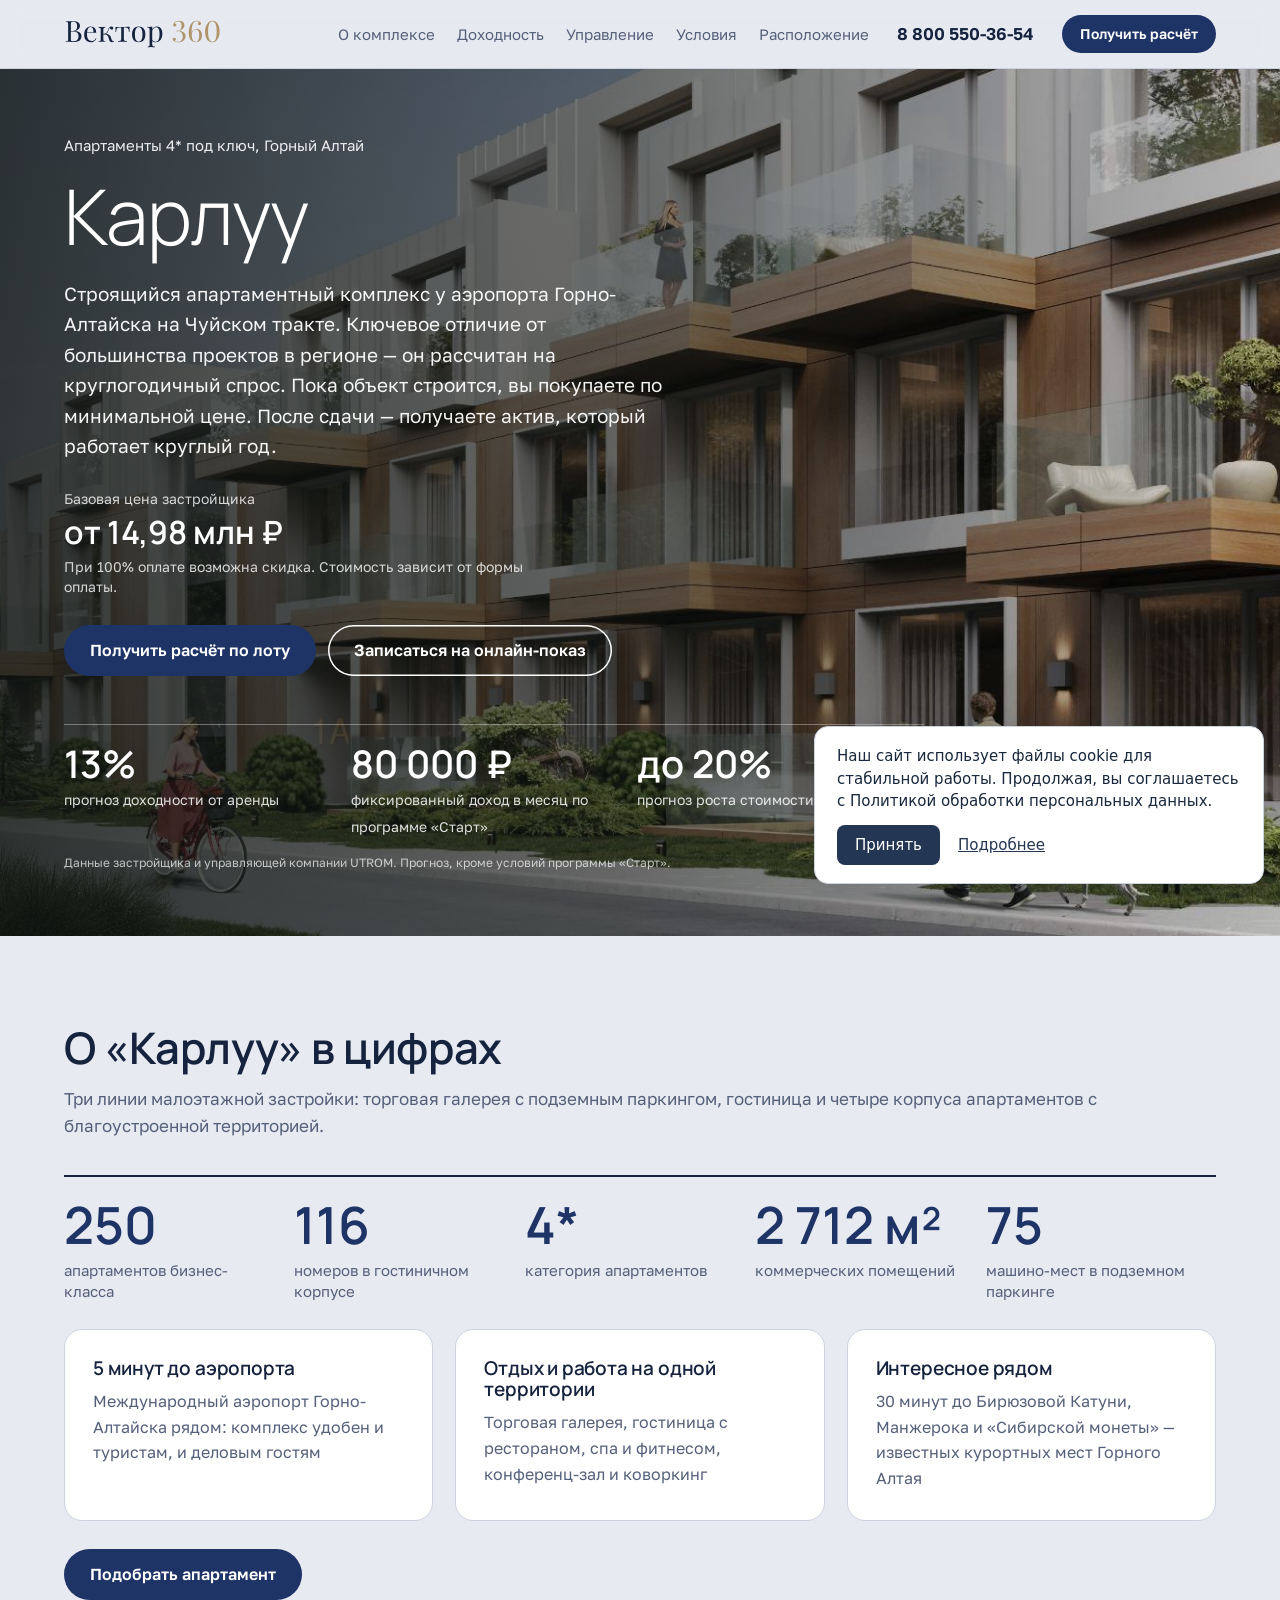
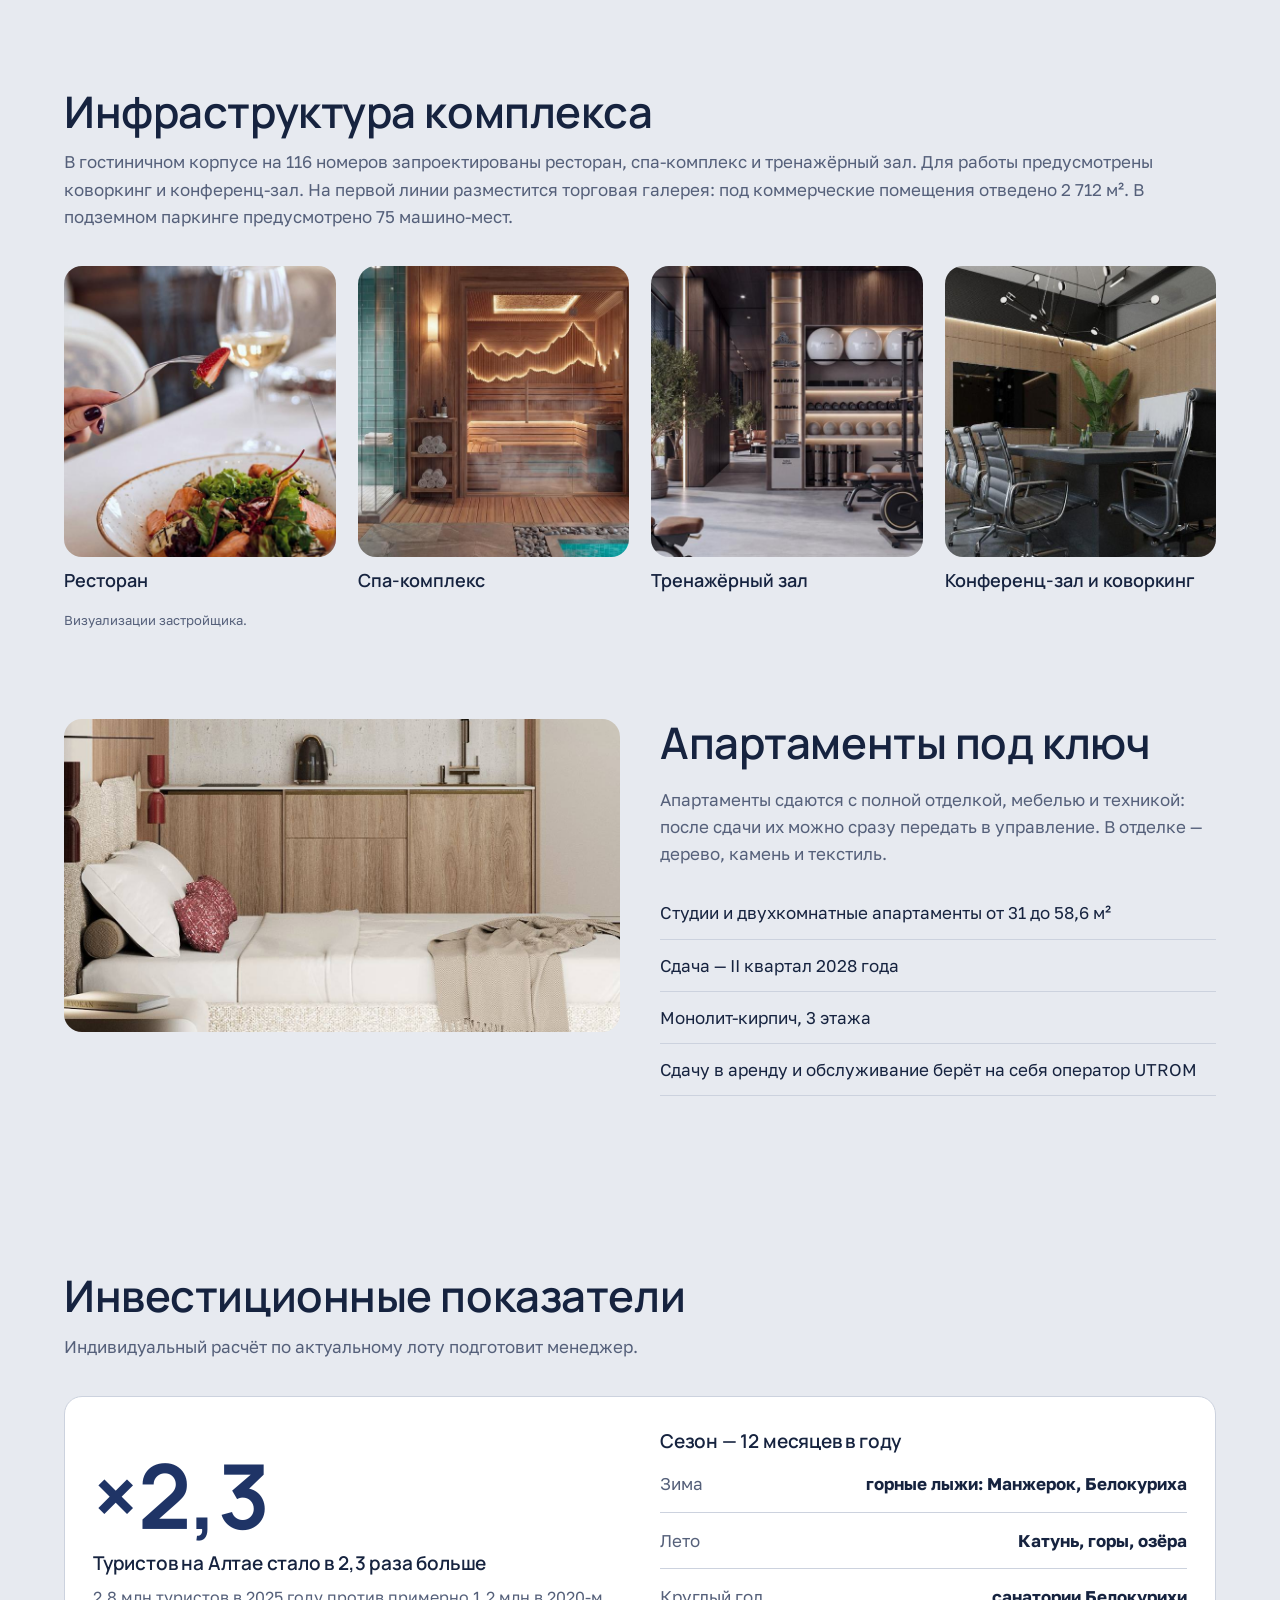
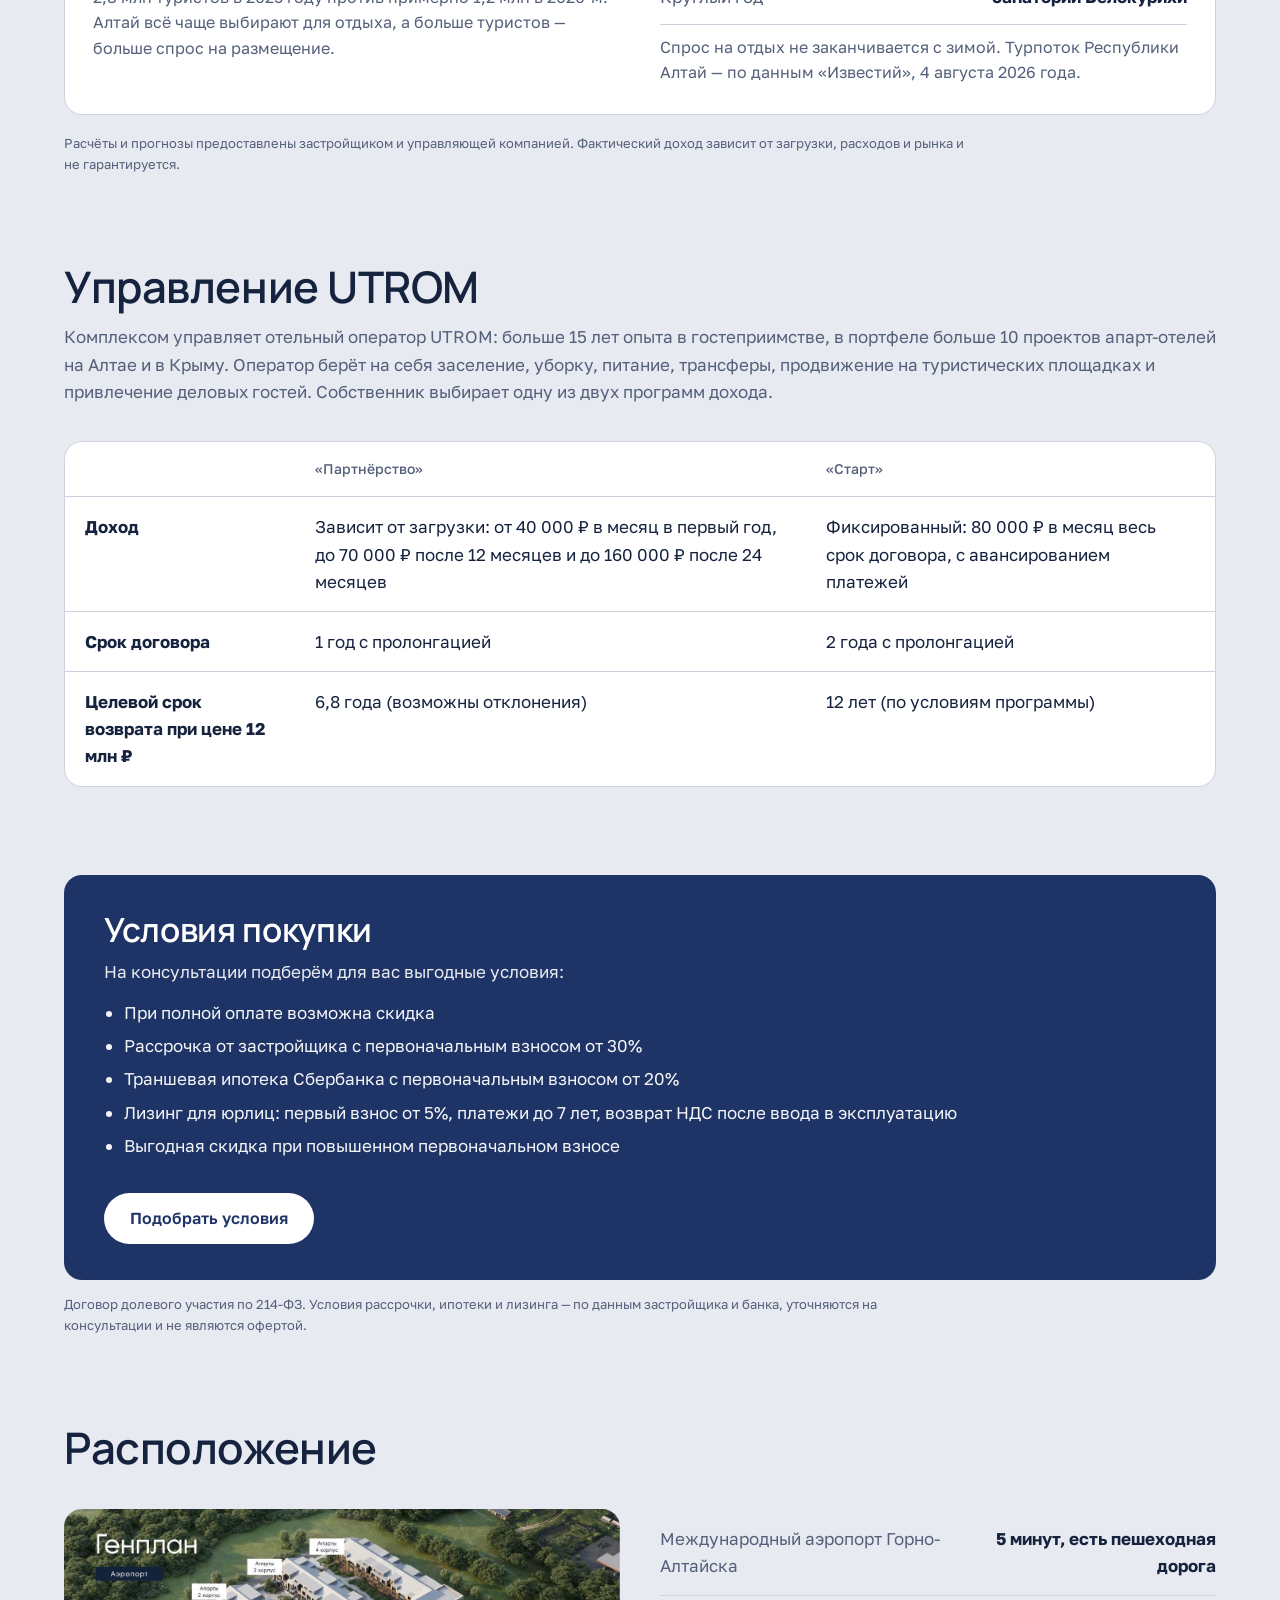
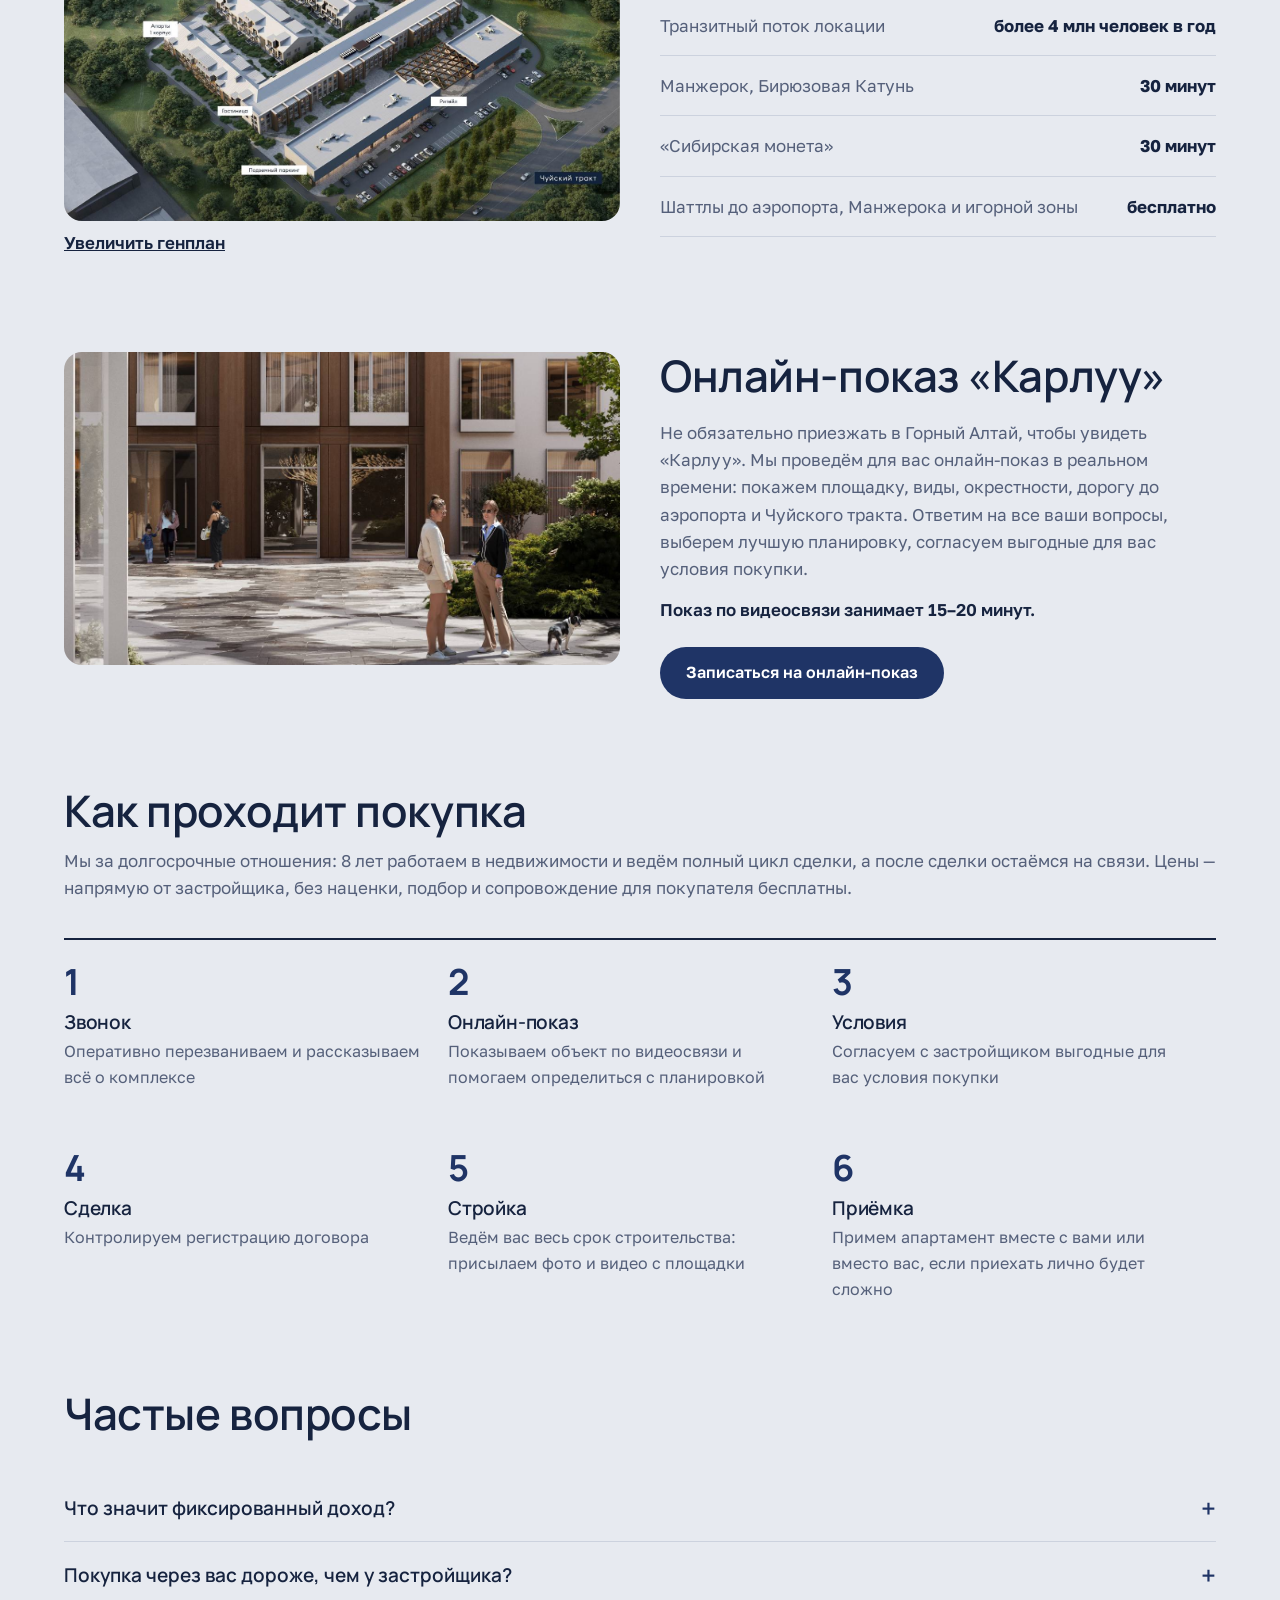
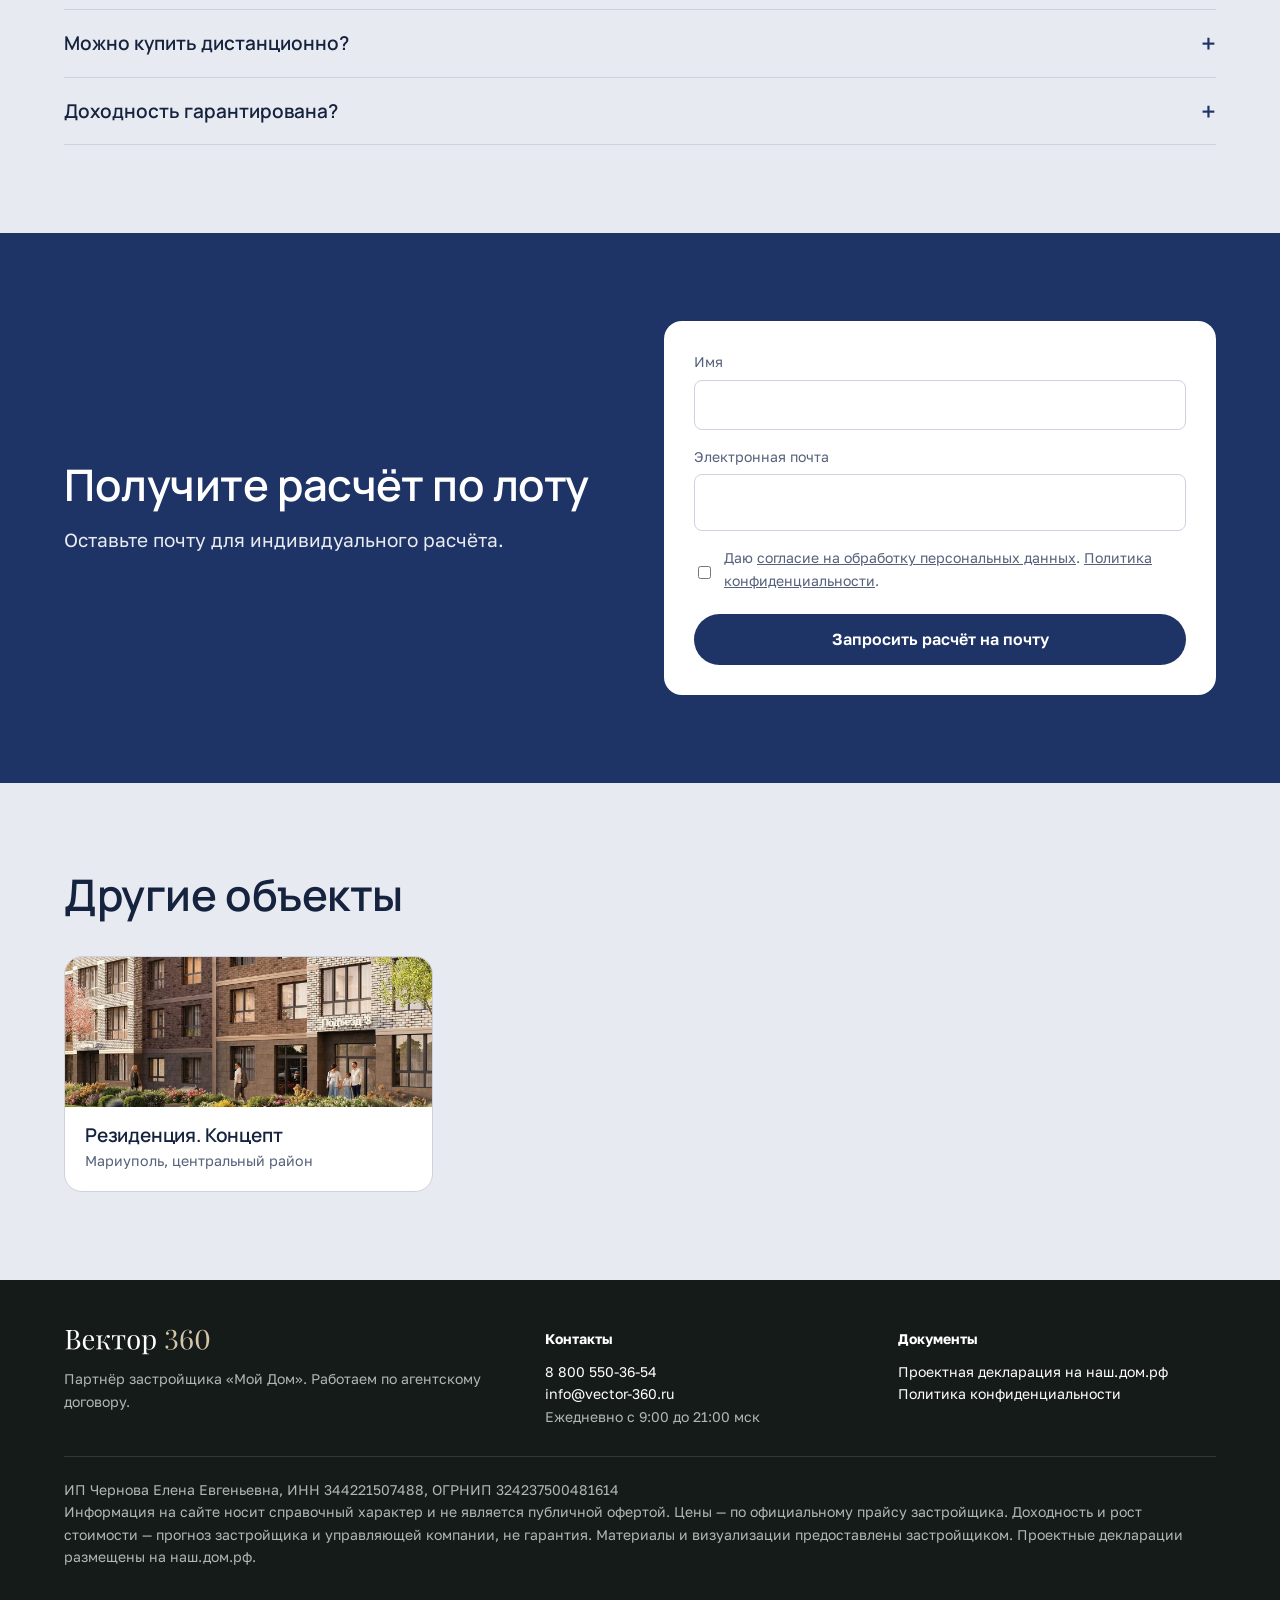
==== commit 40458a74: "Убрать демонстрационный расчёт и улучшить проверку заявок" ====
--- a/index.html
+++ b/index.html
@@ -5,8 +5,8 @@
 <meta name="yandex-verification" content="93ba9f8670145eda" />
 <meta name="viewport" content="width=device-width, initial-scale=1">
 <title>Карлуу — апартаменты 4* под ключ, горный алтай | Вектор 360</title>
-<link rel="icon" type="image/svg+xml" href="favicon.svg">
-<script src="lead.js" defer></script>
+<link rel="icon" type="image/svg+xml" href="favicon.svg?v=2">
+<script src="lead.js?v=2" defer></script>
 <link rel="preconnect" href="https://fonts.googleapis.com">
 <link rel="preconnect" href="https://fonts.gstatic.com" crossorigin>
 <link href="https://fonts.googleapis.com/css2?family=Manrope:wght@300;400;600;700&family=Golos+Text:wght@400;500;600&display=swap" rel="stylesheet" media="print" onload="this.media='all'">
@@ -301,15 +301,14 @@
     <div class="grid3"><div class="card"><h3>5 минут до аэропорта</h3><p>Международный аэропорт Горно-Алтайска рядом: комплекс удобен и туристам, и деловым гостям</p></div><div class="card"><h3>Отдых и работа на одной территории</h3><p>Торговая галерея, гостиница с рестораном, спа и фитнесом, конференц-зал и коворкинг</p></div><div class="card"><h3>Интересное рядом</h3><p>30 минут до Бирюзовой Катуни, Манжерока и «Сибирской монеты» — известных курортных мест Горного Алтая</p></div></div>
     <a class="btn btn-main" href="#lead" style="margin-top:28px">Подобрать апартамент</a></div></section><section class="section" id="infra" style="padding-top:0"><div class="wrap"><div class="head"><h2>Инфраструктура комплекса</h2><p>В гостиничном корпусе на 116 номеров запроектированы ресторан, спа-комплекс и тренажёрный зал. Для работы предусмотрены коворкинг и конференц-зал. На первой линии разместится торговая галерея: под коммерческие помещения отведено 2 712 м². В подземном паркинге предусмотрено 75 машино-мест.</p></div>
     <div class="grid4 infra"><figure><img loading="lazy" src="prototype-src/assets/k_rest.jpg" alt="Ресторан"><figcaption>Ресторан</figcaption></figure><figure><img loading="lazy" src="prototype-src/assets/k_spa.jpg" alt="Спа-комплекс"><figcaption>Спа-комплекс</figcaption></figure><figure><img loading="lazy" src="prototype-src/assets/k_gym.jpg" alt="Тренажёрный зал"><figcaption>Тренажёрный зал</figcaption></figure><figure><img loading="lazy" src="prototype-src/assets/k_conf.jpg" alt="Конференц-зал и коворкинг"><figcaption>Конференц-зал и коворкинг</figcaption></figure></div>
-    <p class="disc">Визуализации застройщика.</p></div></section><section class="section" id="finish" style="padding-top:0"><div class="wrap" id="turnkey-apartments"><div class="loc"><img loading="lazy" src="prototype-src/assets/k_interior.jpg" alt="Интерьер апартамента с кухней и спальным местом"><div><h2 style="margin-bottom:18px">Апартаменты под ключ</h2><p style="color:var(--soft)">Апартаменты сдаются с полной отделкой, мебелью и техникой: после сдачи их можно сразу передать в управление. В отделке — дерево, камень и текстиль.</p><ul style="margin:20px 0 0;padding:0;list-style:none"><li>Студии и двухкомнатные апартаменты от 31 до 58,6 м²</li><li>Сдача — II квартал 2028 года</li><li>Монолит-кирпич, 3 этажа</li><li>Сдачу в аренду и обслуживание берёт на себя оператор UTROM</li></ul></div></div></div></section><section class="section" id="invest"><div class="wrap"><div class="head"><h2>Инвестиционные показатели</h2><p>Пример расчёта из презентации застройщика: апартамент 31,52 м² в программе «Партнёрство». Расчёт по актуальному лоту под ваш бюджет подготовит менеджер на консультации.</p></div><div class="grid2"><div class="calc-card"><div class="top"><span>Апартамент 31,52 м²</span><strong>14 676 170 ₽</strong><em>Цена на начало 2026 года, первый взнос 40%. Актуальную цену уточнит менеджер</em></div><div class="rows"><div class=""><span>Загрузка в расчёте</span><b>62%</b></div><div class="big"><span>Чистый доход инвестора в первый год</span><b>1 848 331 ₽</b></div><div class=""><span>Чистый доход на седьмой год</span><b>2 509 067 ₽</b></div><div class=""><span>Окупаемость</span><b>7 лет</b></div><div class=""><span>Прогноз роста стоимости</span><b>15–20% в год</b></div><div class="big"><span>Прогноз стоимости в 2030 году</span><b>25 683 298 ₽</b></div></div></div>
-      <div class="card"><h3>Прогноз стоимости апартамента 31,52 м²</h3><p>Сценарий роста по данным застройщика</p><div class="bars"><div class="bar "><b>14,7 млн</b><i style="height:97px"></i><span>2026</span></div><div class="bar "><b>16,9 млн</b><i style="height:112px"></i><span>2027</span></div><div class="bar "><b>19,4 млн</b><i style="height:128px"></i><span>2028</span></div><div class="bar "><b>22,3 млн</b><i style="height:148px"></i><span>2029</span></div><div class="bar last"><b>25,7 млн</b><i style="height:170px"></i><span>2030</span></div></div></div></div><div class="card region"><div><div class="rnum">×2,3</div><h3>Туристов на Алтае стало в 2,3 раза больше</h3><p>2,8 млн туристов в 2025 году против примерно 1,2 млн в 2020-м. Алтай всё чаще выбирают для отдыха, а больше туристов — больше спрос на размещение.</p></div>
+    <p class="disc">Визуализации застройщика.</p></div></section><section class="section" id="finish" style="padding-top:0"><div class="wrap" id="turnkey-apartments"><div class="loc"><img loading="lazy" src="prototype-src/assets/k_interior.jpg" alt="Интерьер апартамента с кухней и спальным местом"><div><h2 style="margin-bottom:18px">Апартаменты под ключ</h2><p style="color:var(--soft)">Апартаменты сдаются с полной отделкой, мебелью и техникой: после сдачи их можно сразу передать в управление. В отделке — дерево, камень и текстиль.</p><ul style="margin:20px 0 0;padding:0;list-style:none"><li>Студии и двухкомнатные апартаменты от 31 до 58,6 м²</li><li>Сдача — II квартал 2028 года</li><li>Монолит-кирпич, 3 этажа</li><li>Сдачу в аренду и обслуживание берёт на себя оператор UTROM</li></ul></div></div></div></section><section class="section" id="invest"><div class="wrap"><div class="head"><h2>Инвестиционные показатели</h2><p>Индивидуальный расчёт по актуальному лоту подготовит менеджер.</p></div><div class="card region"><div><div class="rnum">×2,3</div><h3>Туристов на Алтае стало в 2,3 раза больше</h3><p>2,8 млн туристов в 2025 году против примерно 1,2 млн в 2020-м. Алтай всё чаще выбирают для отдыха, а больше туристов — больше спрос на размещение.</p></div>
      <div class="rows"><h3 style="margin:6px 0 4px">Сезон — 12 месяцев в году</h3><div><span>Зима</span><b>горные лыжи: Манжерок, Белокуриха</b></div><div><span>Лето</span><b>Катунь, горы, озёра</b></div><div><span>Круглый год</span><b>санатории Белокурихи</b></div><p class="disc" style="margin-top:10px">Спрос на отдых не заканчивается с зимой. Турпоток Республики Алтай — по данным «Известий», 4 августа 2026 года.</p></div></div>
      <p class="disc">Расчёты и прогнозы предоставлены застройщиком и управляющей компанией. Фактический доход зависит от загрузки, расходов и рынка и не гарантируется.</p></div></section><section class="section" id="manage" style="padding-top:0"><div class="wrap"><div class="head"><h2>Управление UTROM</h2><p>Комплексом управляет отельный оператор UTROM: больше 15 лет опыта в гостеприимстве, в портфеле больше 10 проектов апарт-отелей на Алтае и в Крыму. Оператор берёт на себя заселение, уборку, питание, трансферы, продвижение на туристических площадках и привлечение деловых гостей. Собственник выбирает одну из двух программ дохода.</p></div><div class="table-wrap"><table><thead><tr><th></th><th>«Партнёрство»</th><th>«Старт»</th></tr></thead><tbody><tr><td><b>Доход</b></td><td>Зависит от загрузки: от 40 000 ₽ в месяц в первый год, до 70 000 ₽ после 12 месяцев и до 160 000 ₽ после 24 месяцев</td><td>Фиксированный: 80 000 ₽ в месяц весь срок договора, с авансированием платежей</td></tr><tr><td><b>Срок договора</b></td><td>1 год с пролонгацией</td><td>2 года с пролонгацией</td></tr><tr><td><b>Целевой срок возврата при цене 12 млн ₽</b></td><td>6,8 года (возможны отклонения)</td><td>12 лет (по условиям программы)</td></tr></tbody></table></div></div></section><section class="section" id="terms" style="padding-top:0"><div class="wrap"><div class="terms"><div><h2>Условия покупки</h2><p>На консультации подберём для вас выгодные условия:</p><ul class="tlist"><li>При полной оплате возможна скидка</li><li>Рассрочка от застройщика с первоначальным взносом от 30%</li><li>Траншевая ипотека Сбербанка с первоначальным взносом от 20%</li><li>Лизинг для юрлиц: первый взнос от 5%, платежи до 7 лет, возврат НДС после ввода в эксплуатацию</li><li>Выгодная скидка при повышенном первоначальном взносе</li></ul></div><a class="btn btn-main" href="#lead">Подобрать условия</a></div>
     <p class="disc">Договор долевого участия по 214-ФЗ. Условия рассрочки, ипотеки и лизинга — по данным застройщика и банка, уточняются на консультации и не являются офертой.</p>
     </div></section><section class="section" id="loc" style="padding-top:0"><div class="wrap"><div class="head"><h2>Расположение</h2></div><div class="loc"><a class="plan-link" href="/design/assets/karluu-plan.jpg" target="_blank" rel="noopener"><img loading="lazy" src="prototype-src/assets/karluu_plan.jpg" alt="Расположение объекта"><span>Увеличить генплан</span></a><ul><li><span>Международный аэропорт Горно-Алтайска</span><b>5 минут, есть пешеходная дорога</b></li><li><span>Транзитный поток локации</span><b>более 4 млн человек в год</b></li><li><span>Манжерок, Бирюзовая Катунь</span><b>30 минут</b></li><li><span>«Сибирская монета»</span><b>30 минут</b></li><li><span>Шаттлы до аэропорта, Манжерока и игорной зоны</span><b>бесплатно</b></li></ul></div></div></section><section class="section" id="video" style="padding-top:0"><div class="wrap" id="online-show"><div class="loc"><img loading="lazy" src="prototype-src/assets/k_yard.jpg" alt="Двор комплекса с зеленью и зонами отдыха"><div><h2 style="margin-bottom:18px">Онлайн-показ «Карлуу»</h2><p style="color:var(--soft)">Не обязательно приезжать в Горный Алтай, чтобы увидеть «Карлуу». Мы проведём для вас онлайн-показ в реальном времени: покажем площадку, виды, окрестности, дорогу до аэропорта и Чуйского тракта. Ответим на все ваши вопросы, выберем лучшую планировку, согласуем выгодные для вас условия покупки.</p><p style="margin-top:14px;font-weight:600">Показ по видеосвязи занимает 15–20 минут.</p><a class="btn btn-main" href="#lead" data-submit-goal="viewing_popup_submit" style="margin-top:24px">Записаться на онлайн-показ</a></div></div></div></section><section class="section" id="how" style="padding-top:0"><div class="wrap" id="purchase-steps"><div class="head"><h2>Как проходит покупка</h2><p>Мы за долгосрочные отношения: 8 лет работаем в недвижимости и ведём полный цикл сделки, а после сделки остаёмся на связи. Цены — напрямую от застройщика, без наценки, подбор и сопровождение для покупателя бесплатны.</p></div><ol class="steps">
      <li><h3>Звонок</h3><p>Оперативно перезваниваем и рассказываем всё о комплексе</p></li><li><h3>Онлайн-показ</h3><p>Показываем объект по видеосвязи и помогаем определиться с планировкой</p></li><li><h3>Условия</h3><p>Согласуем с застройщиком выгодные для вас условия покупки</p></li><li><h3>Сделка</h3><p>Контролируем регистрацию договора</p></li><li><h3>Стройка</h3><p>Ведём вас весь срок строительства: присылаем фото и видео с площадки</p></li><li><h3>Приёмка</h3><p>Примем апартамент вместе с вами или вместо вас, если приехать лично будет сложно</p></li></ol></div></section><section class="section" id="faq" style="padding-top:0"><div class="wrap"><div class="head"><h2>Частые вопросы</h2></div><details><summary>Что значит фиксированный доход?</summary><p>По программе «Старт» управляющая компания платит собственнику 80 000 ₽ в месяц независимо от загрузки, договор заключается на 2 года с пролонгацией. Условия — по данным УК, подробности расскажем на консультации.</p></details><details><summary>Покупка через вас дороже, чем у застройщика?</summary><p>Нет. Цены напрямую от застройщика, без наценки. Наши услуги для покупателя бесплатны: вознаграждение агентству платит застройщик.</p></details><details><summary>Можно купить дистанционно?</summary><p>Да. Показываем объект по видеосвязи в реальном времени, договор подписывается электронно, оплата проходит через эскроу-счёт в банке.</p></details><details><summary>Доходность гарантирована?</summary><p>Цифры доходности и роста стоимости — прогноз застройщика и управляющей компании. Фактический доход зависит от загрузки и рынка.</p></details></div></section><section class="section lead" id="lead"><div class="wrap lead-box"><div>
      <h2>Получите расчёт по лоту</h2>
-     <p class="l">Оставьте почту для индивидуального расчёта. После заявки можно скачать пример для апартамента 31,52 м².</p>
+     <p class="l">Оставьте почту для индивидуального расчёта.</p>
      </div>
      <form class="form" data-lead-project="Карлуу" data-submit-goal="estimate_inline_submit" method="post" novalidate><div class="fields">
        <label><span>Имя</span><input type="text" name="name" autocomplete="name" maxlength="120" required></label>
@@ -318,7 +317,7 @@
        <input type="text" name="company_website" autocomplete="off" tabindex="-1" hidden>
        <p class="err" role="alert" hidden></p>
        <button class="btn" type="submit" disabled>Запросить расчёт на почту</button></div>
-       <div class="done" role="status" tabindex="-1"><h3>Заявка отправлена</h3><p style="margin-top:8px;color:var(--soft)">Перезвоним в течение 10 минут в рабочее время.</p></div>
+       <div class="done" role="status" tabindex="-1"><h3>Заявка отправлена</h3><p style="margin-top:8px;color:var(--soft)">Менеджер свяжется с вами.</p></div>
      </form></div></section><section class="section"><div class="wrap"><div class="head"><h2>Другие объекты</h2></div><div class="others"><a class="other" href="/mariupol"><div class="im"><img loading="lazy" src="prototype-src/assets/mr_house.jpg" alt=""></div><div class="t"><h3>Резиденция. Концепт</h3><small>Мариуполь, центральный район</small></div></a></div></div></section>
 </main>
 <footer>
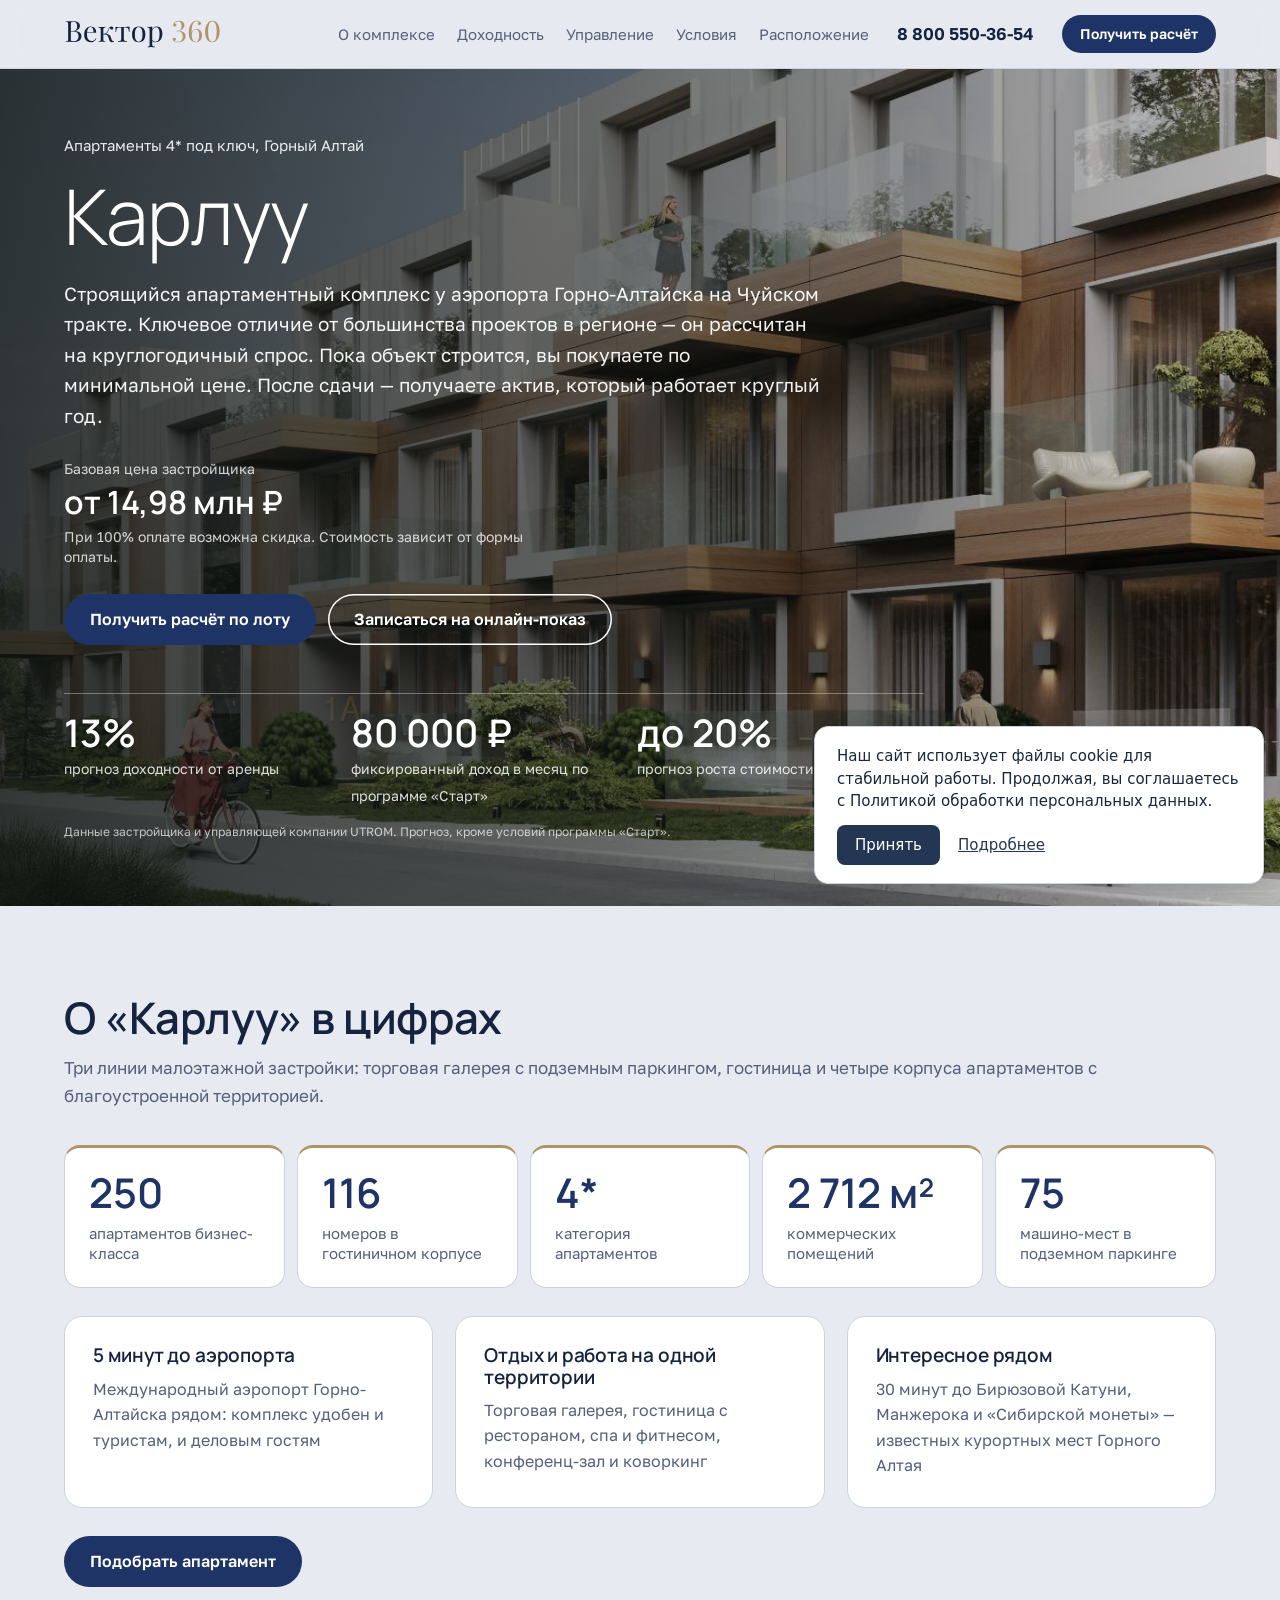
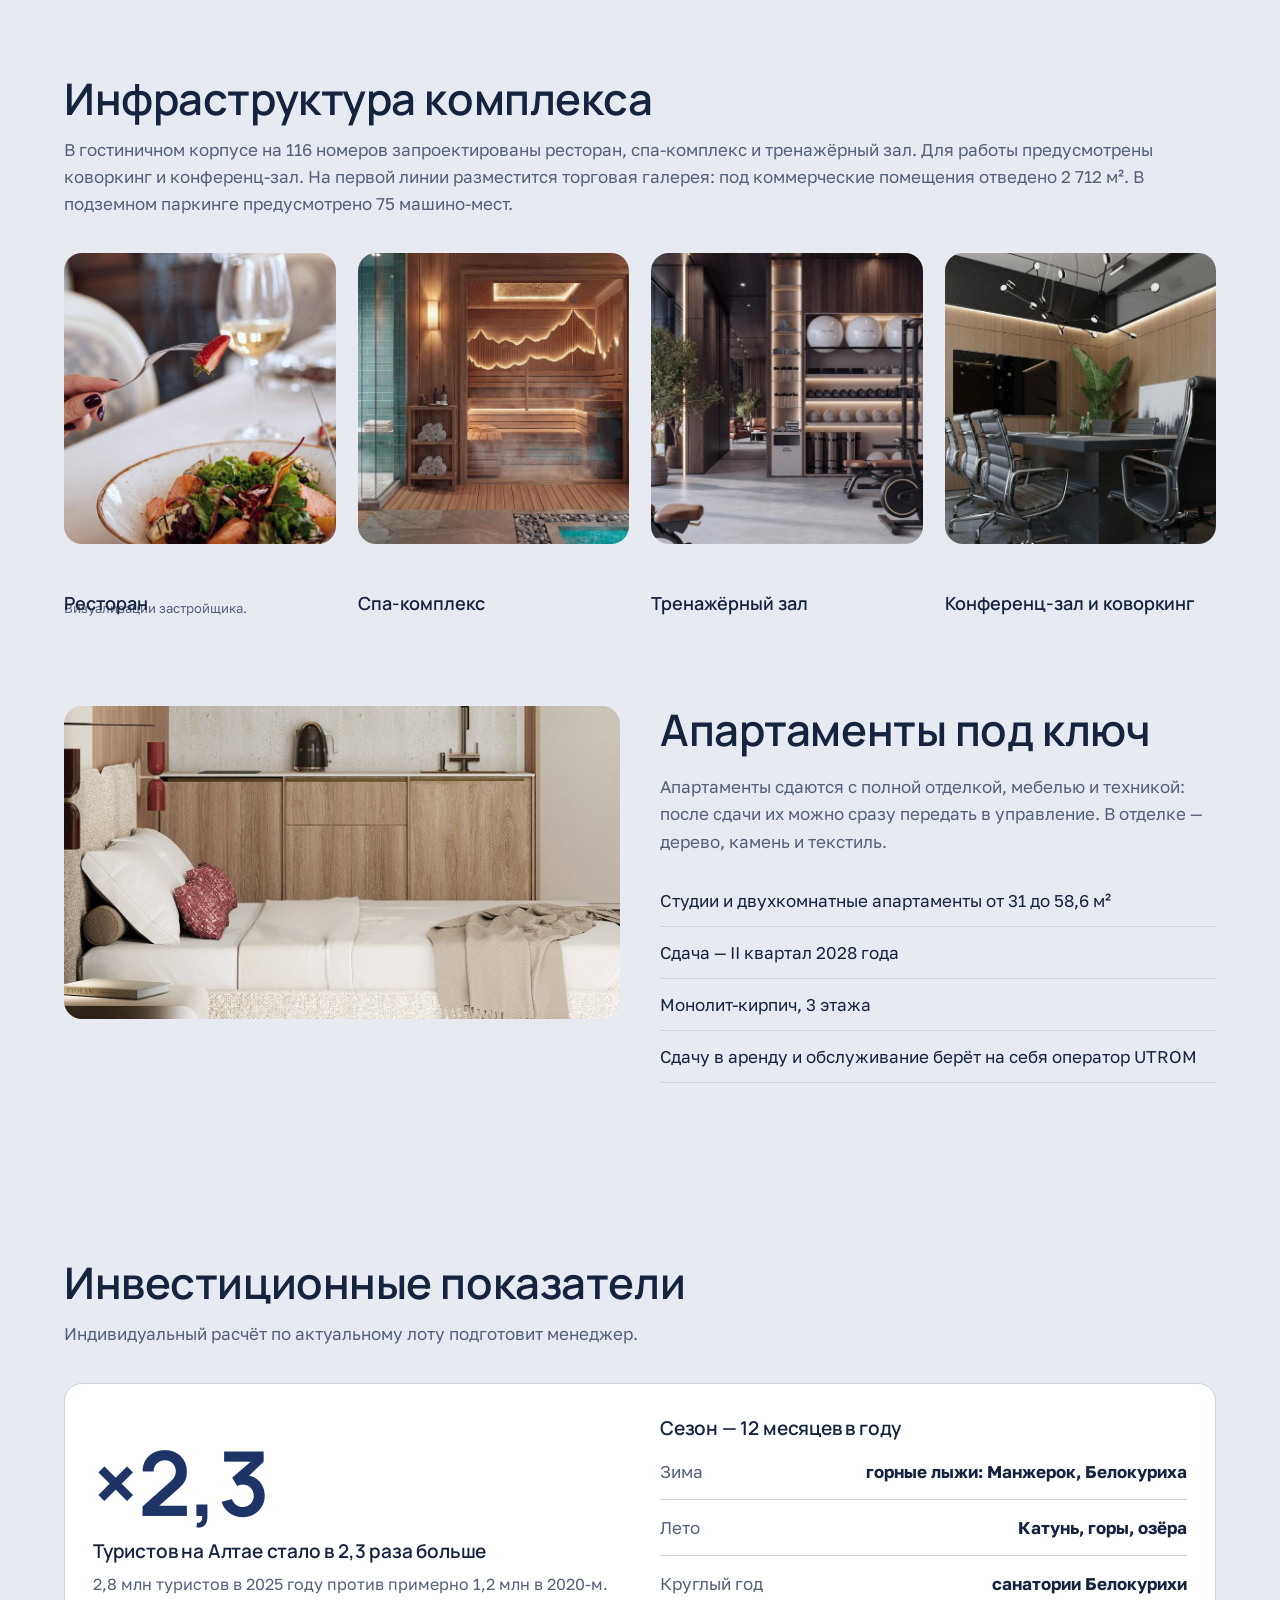
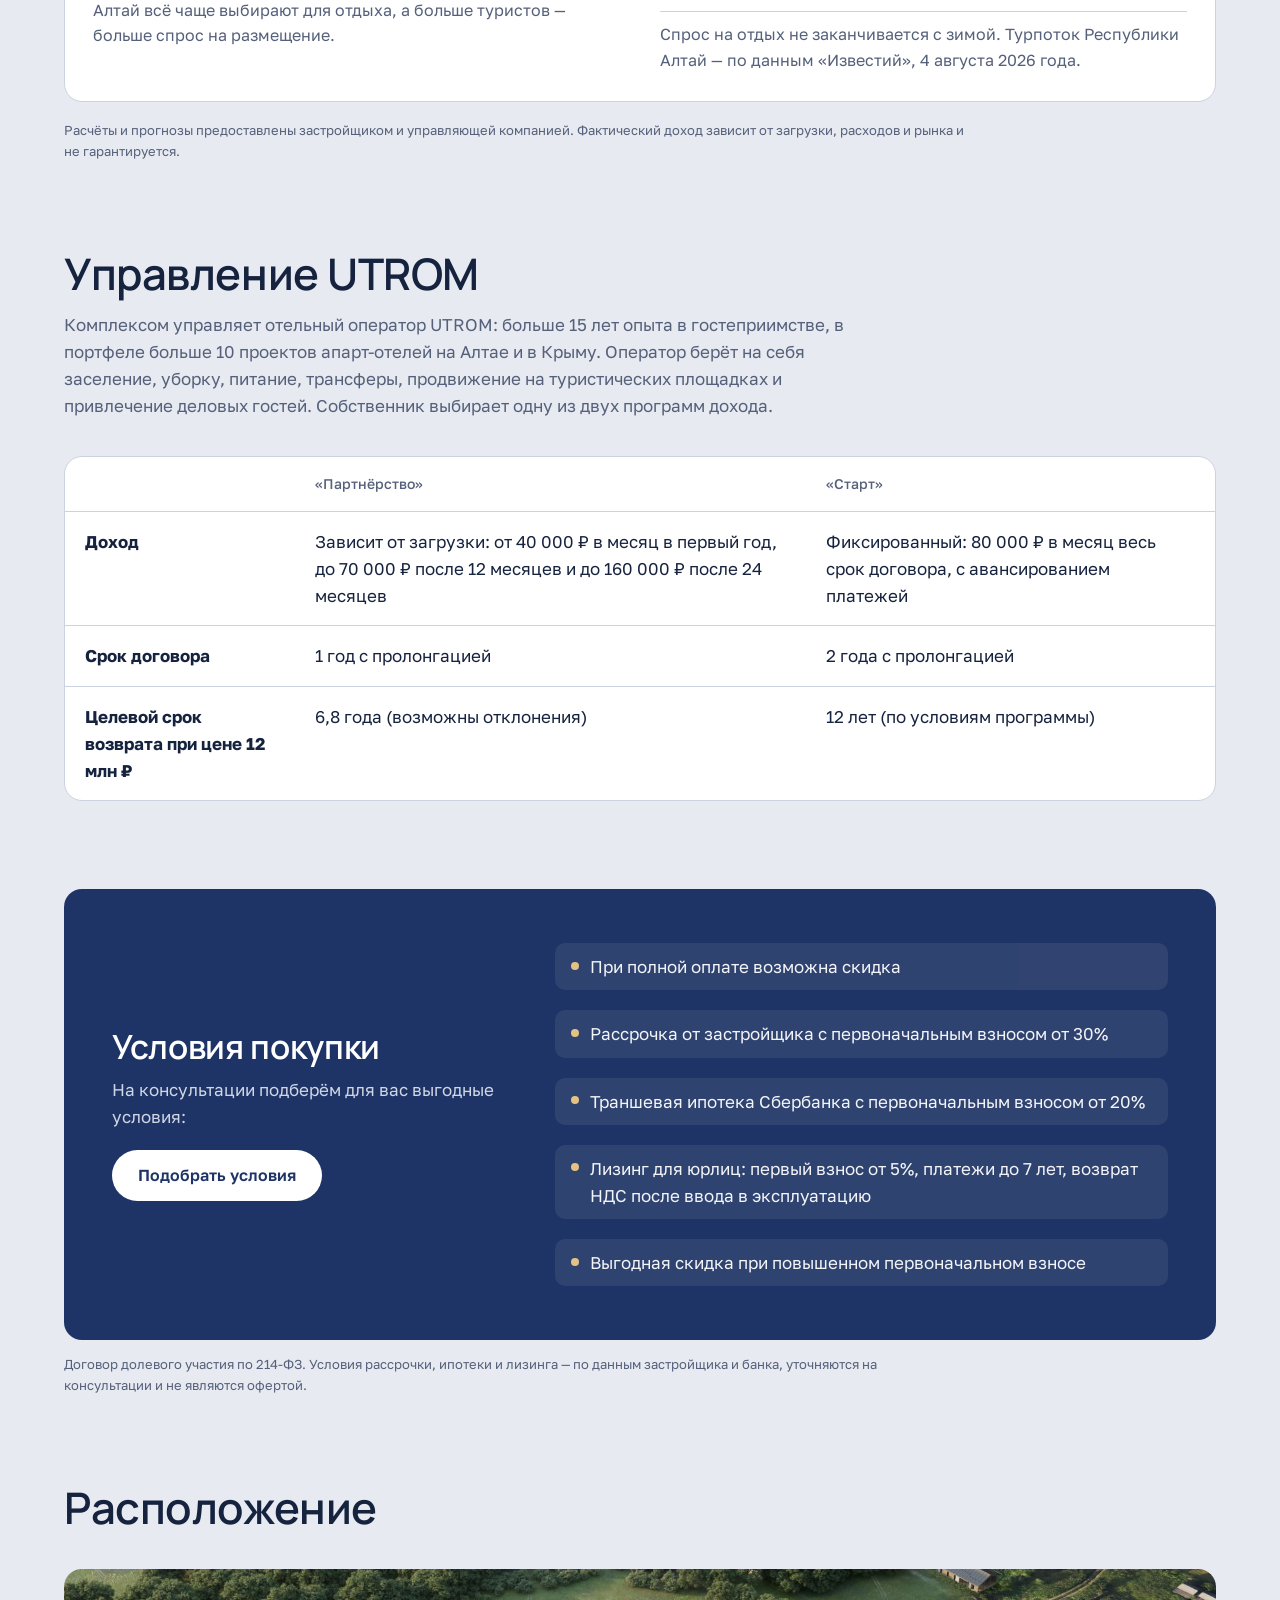
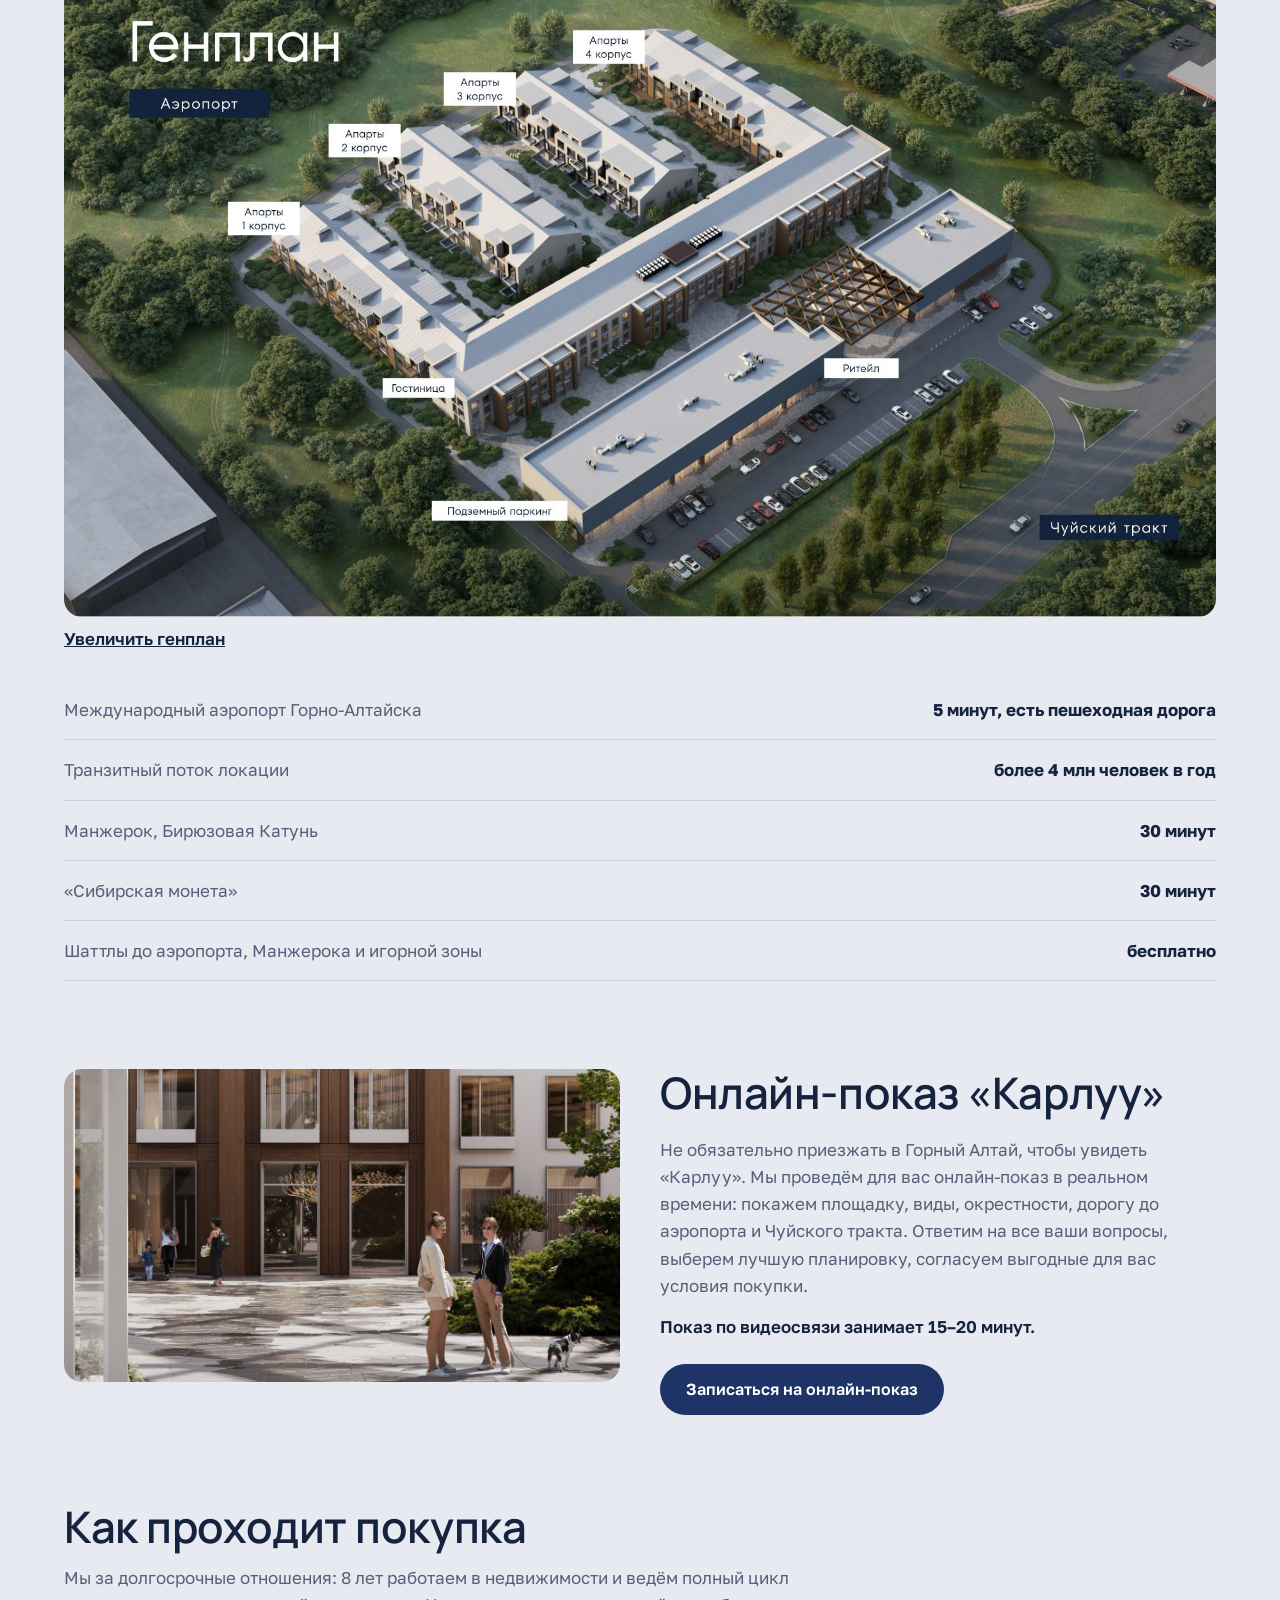
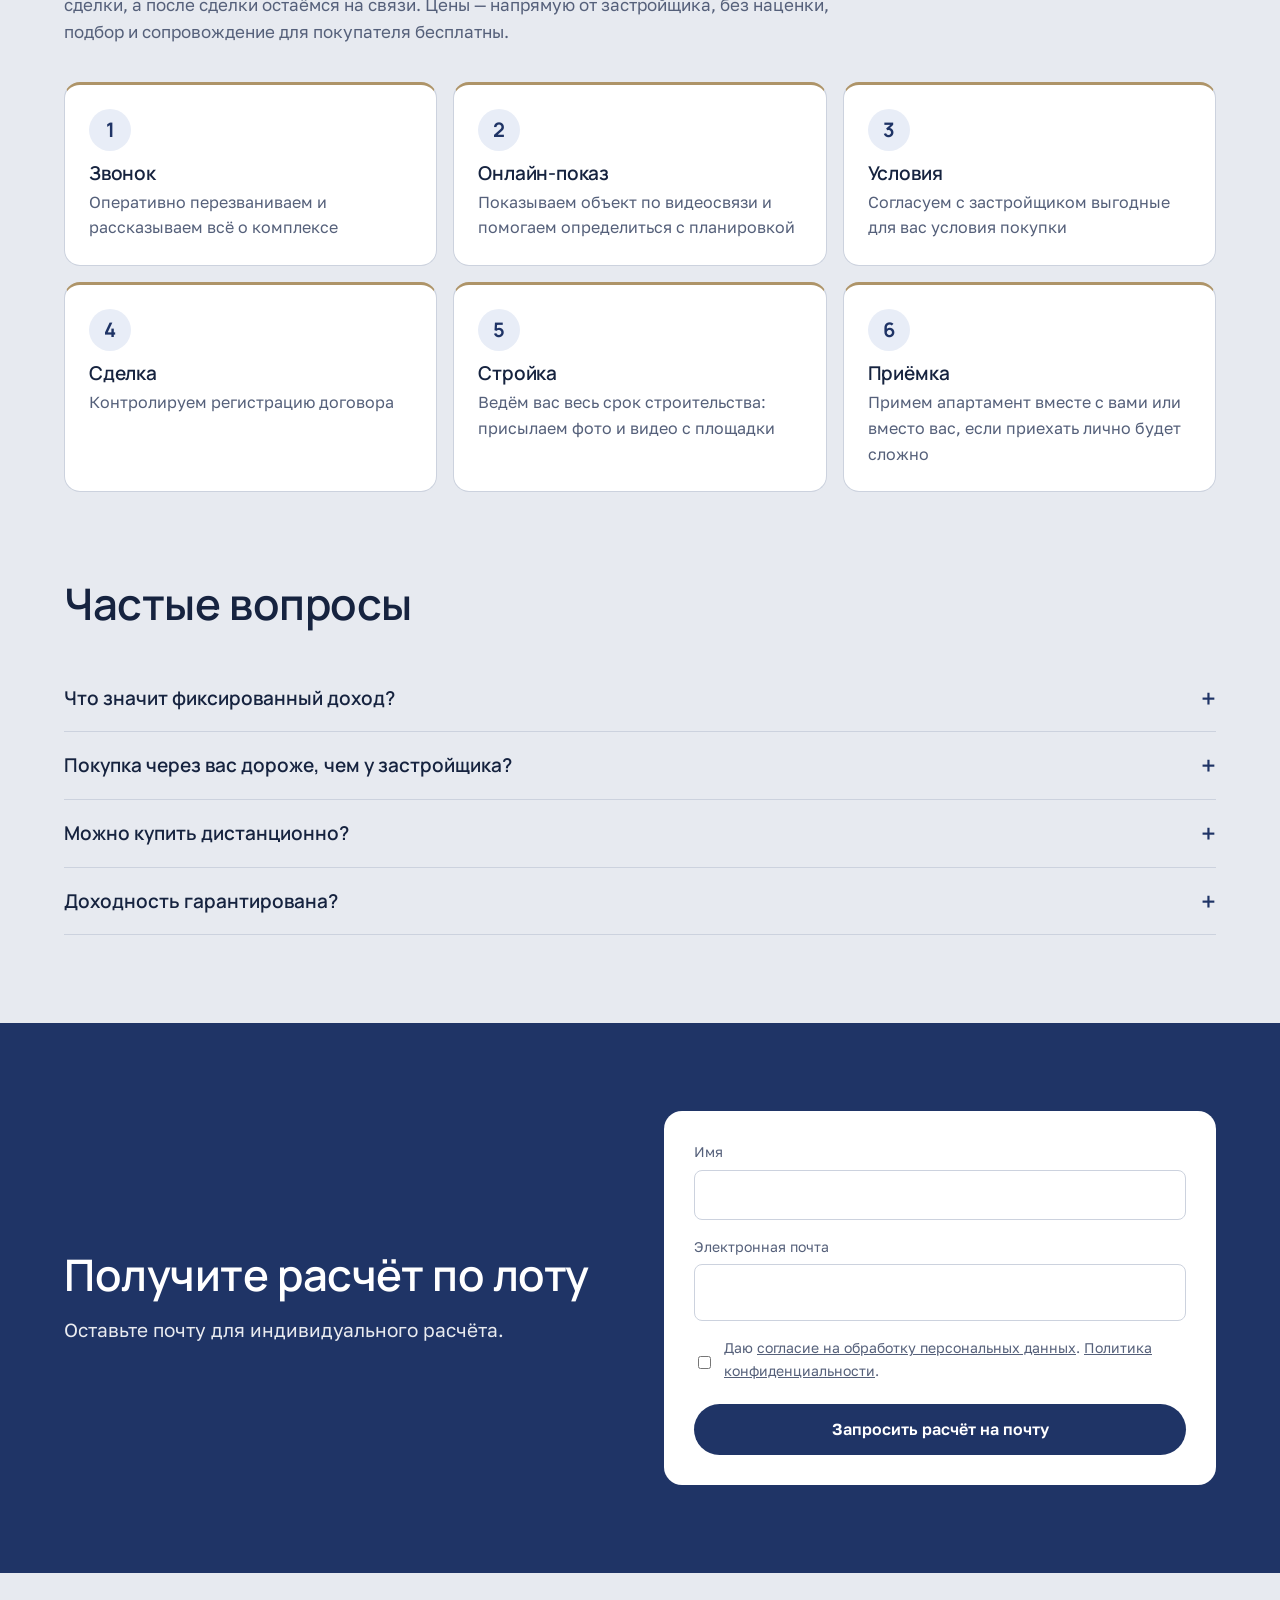
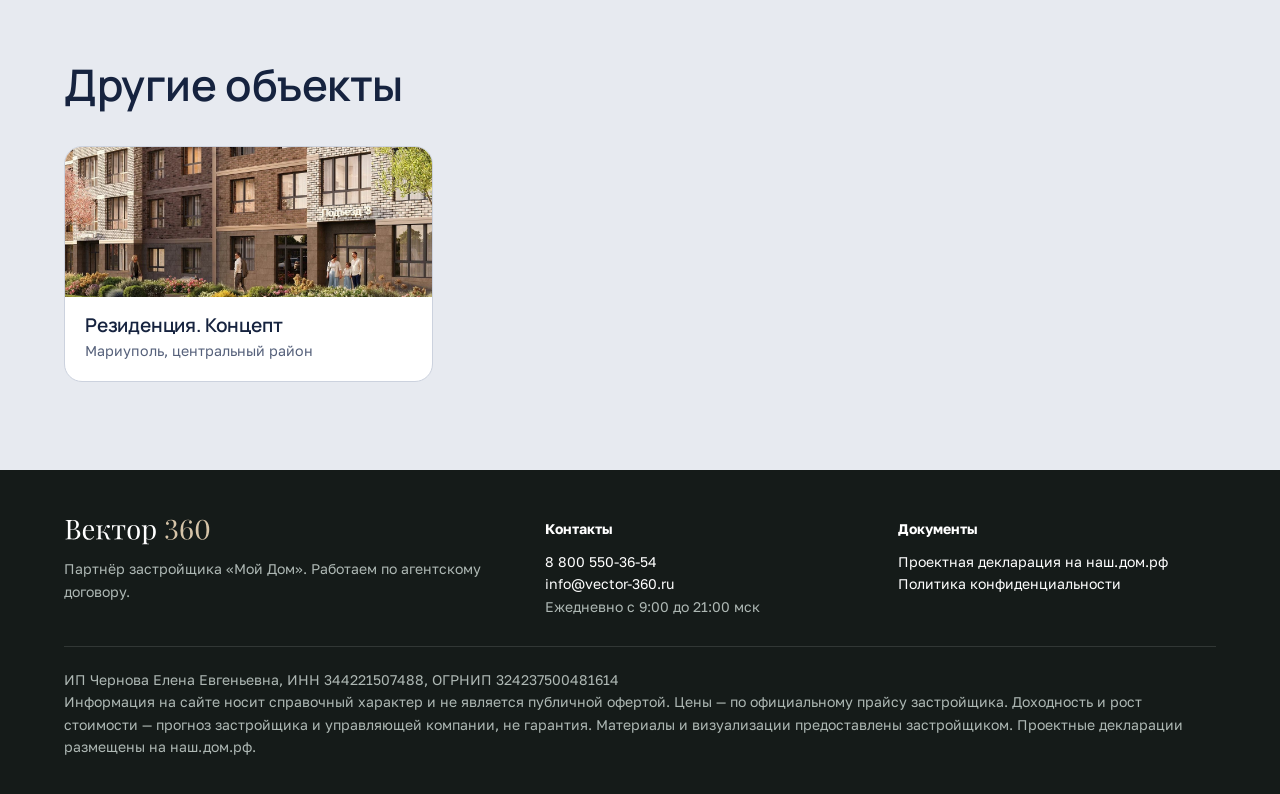
==== commit d1b1ba22: "Обновить страницу Карлуу по визуальным правкам" ====
--- a/index.html
+++ b/index.html
@@ -6,7 +6,7 @@
 <meta name="viewport" content="width=device-width, initial-scale=1">
 <title>Карлуу — апартаменты 4* под ключ, горный алтай | Вектор 360</title>
 <link rel="icon" type="image/svg+xml" href="favicon.svg?v=2">
-<script src="lead.js?v=2" defer></script>
+<script src="lead.js?v=3" defer></script>
 <link rel="preconnect" href="https://fonts.googleapis.com">
 <link rel="preconnect" href="https://fonts.gstatic.com" crossorigin>
 <link href="https://fonts.googleapis.com/css2?family=Manrope:wght@300;400;600;700&family=Golos+Text:wght@400;500;600&display=swap" rel="stylesheet" media="print" onload="this.media='all'">
@@ -254,7 +254,7 @@
 @media (max-width:860px){footer .cols{grid-template-columns:1fr}}
 [hidden]{display:none!important}
 </style>
-<link rel="stylesheet" href="inquiry.css">
+<link rel="stylesheet" href="inquiry.css?v=2">
 <link rel="stylesheet" href="cookie-notice.css">
 <script defer src="cookie-notice.js"></script>
 </head>
@@ -300,12 +300,12 @@
     <div class="nums"><div><strong>250</strong><span>апартаментов бизнес-класса</span></div><div><strong>116</strong><span>номеров в гостиничном корпусе</span></div><div><strong>4*</strong><span>категория апартаментов</span></div><div><strong>2 712 м²</strong><span>коммерческих помещений</span></div><div><strong>75</strong><span>машино-мест в подземном паркинге</span></div></div>
     <div class="grid3"><div class="card"><h3>5 минут до аэропорта</h3><p>Международный аэропорт Горно-Алтайска рядом: комплекс удобен и туристам, и деловым гостям</p></div><div class="card"><h3>Отдых и работа на одной территории</h3><p>Торговая галерея, гостиница с рестораном, спа и фитнесом, конференц-зал и коворкинг</p></div><div class="card"><h3>Интересное рядом</h3><p>30 минут до Бирюзовой Катуни, Манжерока и «Сибирской монеты» — известных курортных мест Горного Алтая</p></div></div>
     <a class="btn btn-main" href="#lead" style="margin-top:28px">Подобрать апартамент</a></div></section><section class="section" id="infra" style="padding-top:0"><div class="wrap"><div class="head"><h2>Инфраструктура комплекса</h2><p>В гостиничном корпусе на 116 номеров запроектированы ресторан, спа-комплекс и тренажёрный зал. Для работы предусмотрены коворкинг и конференц-зал. На первой линии разместится торговая галерея: под коммерческие помещения отведено 2 712 м². В подземном паркинге предусмотрено 75 машино-мест.</p></div>
-    <div class="grid4 infra"><figure><img loading="lazy" src="prototype-src/assets/k_rest.jpg" alt="Ресторан"><figcaption>Ресторан</figcaption></figure><figure><img loading="lazy" src="prototype-src/assets/k_spa.jpg" alt="Спа-комплекс"><figcaption>Спа-комплекс</figcaption></figure><figure><img loading="lazy" src="prototype-src/assets/k_gym.jpg" alt="Тренажёрный зал"><figcaption>Тренажёрный зал</figcaption></figure><figure><img loading="lazy" src="prototype-src/assets/k_conf.jpg" alt="Конференц-зал и коворкинг"><figcaption>Конференц-зал и коворкинг</figcaption></figure></div>
+    <div class="grid4 infra"><figure><a class="photo-link" href="prototype-src/assets/k_rest.jpg" target="_blank" rel="noopener" data-image-caption="Ресторан" aria-label="Увеличить фото: Ресторан"><img loading="lazy" src="prototype-src/assets/k_rest.jpg" alt=""></a><figcaption>Ресторан</figcaption></figure><figure><a class="photo-link" href="prototype-src/assets/k_spa.jpg" target="_blank" rel="noopener" data-image-caption="Спа-комплекс" aria-label="Увеличить фото: Спа-комплекс"><img loading="lazy" src="prototype-src/assets/k_spa.jpg" alt=""></a><figcaption>Спа-комплекс</figcaption></figure><figure><a class="photo-link" href="prototype-src/assets/k_gym.jpg" target="_blank" rel="noopener" data-image-caption="Тренажёрный зал" aria-label="Увеличить фото: Тренажёрный зал"><img loading="lazy" src="prototype-src/assets/k_gym.jpg" alt=""></a><figcaption>Тренажёрный зал</figcaption></figure><figure><a class="photo-link" href="prototype-src/assets/k_conf.jpg" target="_blank" rel="noopener" data-image-caption="Конференц-зал и коворкинг" aria-label="Увеличить фото: Конференц-зал и коворкинг"><img loading="lazy" src="prototype-src/assets/k_conf.jpg" alt=""></a><figcaption>Конференц-зал и коворкинг</figcaption></figure></div>
     <p class="disc">Визуализации застройщика.</p></div></section><section class="section" id="finish" style="padding-top:0"><div class="wrap" id="turnkey-apartments"><div class="loc"><img loading="lazy" src="prototype-src/assets/k_interior.jpg" alt="Интерьер апартамента с кухней и спальным местом"><div><h2 style="margin-bottom:18px">Апартаменты под ключ</h2><p style="color:var(--soft)">Апартаменты сдаются с полной отделкой, мебелью и техникой: после сдачи их можно сразу передать в управление. В отделке — дерево, камень и текстиль.</p><ul style="margin:20px 0 0;padding:0;list-style:none"><li>Студии и двухкомнатные апартаменты от 31 до 58,6 м²</li><li>Сдача — II квартал 2028 года</li><li>Монолит-кирпич, 3 этажа</li><li>Сдачу в аренду и обслуживание берёт на себя оператор UTROM</li></ul></div></div></div></section><section class="section" id="invest"><div class="wrap"><div class="head"><h2>Инвестиционные показатели</h2><p>Индивидуальный расчёт по актуальному лоту подготовит менеджер.</p></div><div class="card region"><div><div class="rnum">×2,3</div><h3>Туристов на Алтае стало в 2,3 раза больше</h3><p>2,8 млн туристов в 2025 году против примерно 1,2 млн в 2020-м. Алтай всё чаще выбирают для отдыха, а больше туристов — больше спрос на размещение.</p></div>
      <div class="rows"><h3 style="margin:6px 0 4px">Сезон — 12 месяцев в году</h3><div><span>Зима</span><b>горные лыжи: Манжерок, Белокуриха</b></div><div><span>Лето</span><b>Катунь, горы, озёра</b></div><div><span>Круглый год</span><b>санатории Белокурихи</b></div><p class="disc" style="margin-top:10px">Спрос на отдых не заканчивается с зимой. Турпоток Республики Алтай — по данным «Известий», 4 августа 2026 года.</p></div></div>
-     <p class="disc">Расчёты и прогнозы предоставлены застройщиком и управляющей компанией. Фактический доход зависит от загрузки, расходов и рынка и не гарантируется.</p></div></section><section class="section" id="manage" style="padding-top:0"><div class="wrap"><div class="head"><h2>Управление UTROM</h2><p>Комплексом управляет отельный оператор UTROM: больше 15 лет опыта в гостеприимстве, в портфеле больше 10 проектов апарт-отелей на Алтае и в Крыму. Оператор берёт на себя заселение, уборку, питание, трансферы, продвижение на туристических площадках и привлечение деловых гостей. Собственник выбирает одну из двух программ дохода.</p></div><div class="table-wrap"><table><thead><tr><th></th><th>«Партнёрство»</th><th>«Старт»</th></tr></thead><tbody><tr><td><b>Доход</b></td><td>Зависит от загрузки: от 40 000 ₽ в месяц в первый год, до 70 000 ₽ после 12 месяцев и до 160 000 ₽ после 24 месяцев</td><td>Фиксированный: 80 000 ₽ в месяц весь срок договора, с авансированием платежей</td></tr><tr><td><b>Срок договора</b></td><td>1 год с пролонгацией</td><td>2 года с пролонгацией</td></tr><tr><td><b>Целевой срок возврата при цене 12 млн ₽</b></td><td>6,8 года (возможны отклонения)</td><td>12 лет (по условиям программы)</td></tr></tbody></table></div></div></section><section class="section" id="terms" style="padding-top:0"><div class="wrap"><div class="terms"><div><h2>Условия покупки</h2><p>На консультации подберём для вас выгодные условия:</p><ul class="tlist"><li>При полной оплате возможна скидка</li><li>Рассрочка от застройщика с первоначальным взносом от 30%</li><li>Траншевая ипотека Сбербанка с первоначальным взносом от 20%</li><li>Лизинг для юрлиц: первый взнос от 5%, платежи до 7 лет, возврат НДС после ввода в эксплуатацию</li><li>Выгодная скидка при повышенном первоначальном взносе</li></ul></div><a class="btn btn-main" href="#lead">Подобрать условия</a></div>
+     <p class="disc">Расчёты и прогнозы предоставлены застройщиком и управляющей компанией. Фактический доход зависит от загрузки, расходов и рынка и не гарантируется.</p></div></section><section class="section" id="manage" style="padding-top:0"><div class="wrap"><div class="head"><h2>Управление UTROM</h2><p>Комплексом управляет отельный оператор UTROM: больше 15 лет опыта в гостеприимстве, в портфеле больше 10 проектов апарт-отелей на Алтае и в Крыму. Оператор берёт на себя заселение, уборку, питание, трансферы, продвижение на туристических площадках и привлечение деловых гостей. Собственник выбирает одну из двух программ дохода.</p></div><div class="table-wrap"><table><thead><tr><th></th><th>«Партнёрство»</th><th>«Старт»</th></tr></thead><tbody><tr><td><b>Доход</b></td><td>Зависит от загрузки: от 40 000 ₽ в месяц в первый год, до 70 000 ₽ после 12 месяцев и до 160 000 ₽ после 24 месяцев</td><td>Фиксированный: 80 000 ₽ в месяц весь срок договора, с авансированием платежей</td></tr><tr><td><b>Срок договора</b></td><td>1 год с пролонгацией</td><td>2 года с пролонгацией</td></tr><tr><td><b>Целевой срок возврата при цене 12 млн ₽</b></td><td>6,8 года (возможны отклонения)</td><td>12 лет (по условиям программы)</td></tr></tbody></table></div></div></section><section class="section" id="terms" style="padding-top:0"><div class="wrap"><div class="terms"><div><h2>Условия покупки</h2><p>На консультации подберём для вас выгодные условия:</p><a class="btn btn-main" href="#lead">Подобрать условия</a></div><ul class="tlist"><li>При полной оплате возможна скидка</li><li>Рассрочка от застройщика с первоначальным взносом от 30%</li><li>Траншевая ипотека Сбербанка с первоначальным взносом от 20%</li><li>Лизинг для юрлиц: первый взнос от 5%, платежи до 7 лет, возврат НДС после ввода в эксплуатацию</li><li>Выгодная скидка при повышенном первоначальном взносе</li></ul></div>
     <p class="disc">Договор долевого участия по 214-ФЗ. Условия рассрочки, ипотеки и лизинга — по данным застройщика и банка, уточняются на консультации и не являются офертой.</p>
-    </div></section><section class="section" id="loc" style="padding-top:0"><div class="wrap"><div class="head"><h2>Расположение</h2></div><div class="loc"><a class="plan-link" href="/design/assets/karluu-plan.jpg" target="_blank" rel="noopener"><img loading="lazy" src="prototype-src/assets/karluu_plan.jpg" alt="Расположение объекта"><span>Увеличить генплан</span></a><ul><li><span>Международный аэропорт Горно-Алтайска</span><b>5 минут, есть пешеходная дорога</b></li><li><span>Транзитный поток локации</span><b>более 4 млн человек в год</b></li><li><span>Манжерок, Бирюзовая Катунь</span><b>30 минут</b></li><li><span>«Сибирская монета»</span><b>30 минут</b></li><li><span>Шаттлы до аэропорта, Манжерока и игорной зоны</span><b>бесплатно</b></li></ul></div></div></section><section class="section" id="video" style="padding-top:0"><div class="wrap" id="online-show"><div class="loc"><img loading="lazy" src="prototype-src/assets/k_yard.jpg" alt="Двор комплекса с зеленью и зонами отдыха"><div><h2 style="margin-bottom:18px">Онлайн-показ «Карлуу»</h2><p style="color:var(--soft)">Не обязательно приезжать в Горный Алтай, чтобы увидеть «Карлуу». Мы проведём для вас онлайн-показ в реальном времени: покажем площадку, виды, окрестности, дорогу до аэропорта и Чуйского тракта. Ответим на все ваши вопросы, выберем лучшую планировку, согласуем выгодные для вас условия покупки.</p><p style="margin-top:14px;font-weight:600">Показ по видеосвязи занимает 15–20 минут.</p><a class="btn btn-main" href="#lead" data-submit-goal="viewing_popup_submit" style="margin-top:24px">Записаться на онлайн-показ</a></div></div></div></section><section class="section" id="how" style="padding-top:0"><div class="wrap" id="purchase-steps"><div class="head"><h2>Как проходит покупка</h2><p>Мы за долгосрочные отношения: 8 лет работаем в недвижимости и ведём полный цикл сделки, а после сделки остаёмся на связи. Цены — напрямую от застройщика, без наценки, подбор и сопровождение для покупателя бесплатны.</p></div><ol class="steps">
+    </div></section><section class="section" id="loc" style="padding-top:0"><div class="wrap"><div class="head"><h2>Расположение</h2></div><div class="loc"><a class="plan-link" href="design/assets/karluu-plan.jpg" target="_blank" rel="noopener"><img loading="lazy" src="design/assets/karluu-plan.jpg" alt="Генплан комплекса Карлуу"><span>Увеличить генплан</span></a><ul><li><span>Международный аэропорт Горно-Алтайска</span><b>5 минут, есть пешеходная дорога</b></li><li><span>Транзитный поток локации</span><b>более 4 млн человек в год</b></li><li><span>Манжерок, Бирюзовая Катунь</span><b>30 минут</b></li><li><span>«Сибирская монета»</span><b>30 минут</b></li><li><span>Шаттлы до аэропорта, Манжерока и игорной зоны</span><b>бесплатно</b></li></ul></div></div></section><section class="section" id="video" style="padding-top:0"><div class="wrap" id="online-show"><div class="loc"><img loading="lazy" src="prototype-src/assets/k_yard.jpg" alt="Двор комплекса с зеленью и зонами отдыха"><div><h2 style="margin-bottom:18px">Онлайн-показ «Карлуу»</h2><p style="color:var(--soft)">Не обязательно приезжать в Горный Алтай, чтобы увидеть «Карлуу». Мы проведём для вас онлайн-показ в реальном времени: покажем площадку, виды, окрестности, дорогу до аэропорта и Чуйского тракта. Ответим на все ваши вопросы, выберем лучшую планировку, согласуем выгодные для вас условия покупки.</p><p style="margin-top:14px;font-weight:600">Показ по видеосвязи занимает 15–20 минут.</p><a class="btn btn-main" href="#lead" data-submit-goal="viewing_popup_submit" style="margin-top:24px">Записаться на онлайн-показ</a></div></div></div></section><section class="section" id="how" style="padding-top:0"><div class="wrap" id="purchase-steps"><div class="head"><h2>Как проходит покупка</h2><p>Мы за долгосрочные отношения: 8 лет работаем в недвижимости и ведём полный цикл сделки, а после сделки остаёмся на связи. Цены — напрямую от застройщика, без наценки, подбор и сопровождение для покупателя бесплатны.</p></div><ol class="steps">
      <li><h3>Звонок</h3><p>Оперативно перезваниваем и рассказываем всё о комплексе</p></li><li><h3>Онлайн-показ</h3><p>Показываем объект по видеосвязи и помогаем определиться с планировкой</p></li><li><h3>Условия</h3><p>Согласуем с застройщиком выгодные для вас условия покупки</p></li><li><h3>Сделка</h3><p>Контролируем регистрацию договора</p></li><li><h3>Стройка</h3><p>Ведём вас весь срок строительства: присылаем фото и видео с площадки</p></li><li><h3>Приёмка</h3><p>Примем апартамент вместе с вами или вместо вас, если приехать лично будет сложно</p></li></ol></div></section><section class="section" id="faq" style="padding-top:0"><div class="wrap"><div class="head"><h2>Частые вопросы</h2></div><details><summary>Что значит фиксированный доход?</summary><p>По программе «Старт» управляющая компания платит собственнику 80 000 ₽ в месяц независимо от загрузки, договор заключается на 2 года с пролонгацией. Условия — по данным УК, подробности расскажем на консультации.</p></details><details><summary>Покупка через вас дороже, чем у застройщика?</summary><p>Нет. Цены напрямую от застройщика, без наценки. Наши услуги для покупателя бесплатны: вознаграждение агентству платит застройщик.</p></details><details><summary>Можно купить дистанционно?</summary><p>Да. Показываем объект по видеосвязи в реальном времени, договор подписывается электронно, оплата проходит через эскроу-счёт в банке.</p></details><details><summary>Доходность гарантирована?</summary><p>Цифры доходности и роста стоимости — прогноз застройщика и управляющей компании. Фактический доход зависит от загрузки и рынка.</p></details></div></section><section class="section lead" id="lead"><div class="wrap lead-box"><div>
      <h2>Получите расчёт по лоту</h2>
      <p class="l">Оставьте почту для индивидуального расчёта.</p>
--- a/inquiry.css
+++ b/inquiry.css
@@ -46,3 +46,77 @@
 @media (max-width:600px) {
   [data-theme="mariupol"] .steps {grid-template-columns:1fr}
 }
+
+[data-theme="karluu"] .hero .lede {max-width:min(760px,100%)}
+[data-theme="karluu"] .nums {
+  gap:12px;
+  border:0;
+  margin-bottom:28px;
+}
+[data-theme="karluu"] .nums > div,
+[data-theme="karluu"] .steps > li {
+  background:var(--paper,#fff);
+  border:1px solid var(--line,#ccd2de);
+  border-top:3px solid #ae9468;
+  border-radius:16px;
+  padding:clamp(14px,2vw,24px);
+  min-width:0;
+}
+[data-theme="karluu"] .nums strong {font-size:clamp(23px,3.2vw,44px)}
+[data-theme="karluu"] .infra figure {position:relative}
+.photo-link {display:block;height:100%;cursor:zoom-in}
+.photo-link::after {content:"";position:absolute;inset:0;border-radius:var(--r)}
+.photo-link:focus-visible::after {outline:3px solid #ae9468;outline-offset:-4px}
+[data-theme="karluu"] .infra figcaption {pointer-events:none}
+[data-theme="karluu"] :is(#manage,#how) .head p {max-width:72ch}
+[data-theme="karluu"] .terms {
+  display:grid;
+  grid-template-columns:minmax(0,1fr) minmax(0,1.55fr);
+  align-items:center;
+  gap:clamp(20px,4vw,48px);
+  padding:clamp(22px,4vw,48px);
+  background:#1f3466;
+  color:#fff;
+}
+[data-theme="karluu"] .terms > div > p {color:#e3e8f3}
+[data-theme="karluu"] .terms .kicker {color:#efca87}
+[data-theme="karluu"] .terms .btn {margin-top:20px}
+[data-theme="karluu"] .terms .tlist {list-style:none;margin:0;padding:0;display:grid;gap:8px}
+[data-theme="karluu"] .terms .tlist li {
+  position:relative;
+  border:0;
+  border-radius:10px;
+  padding:10px 14px 10px 35px;
+  background:#ffffff14;
+}
+[data-theme="karluu"] .terms .tlist li::before {
+  content:"";
+  position:absolute;
+  left:16px;
+  top:1.1em;
+  width:8px;
+  height:8px;
+  margin:0;
+  transform:none;
+  border-radius:50%;
+  background:#efca87;
+}
+[data-theme="karluu"] #loc .loc {grid-template-columns:minmax(0,1fr);gap:20px}
+[data-theme="karluu"] #loc .plan-link img {width:100%;max-height:none;aspect-ratio:auto;object-fit:contain}
+[data-theme="karluu"] .steps {gap:16px;border:0}
+[data-theme="karluu"] .steps li::before {
+  display:inline-grid;
+  place-items:center;
+  width:42px;
+  height:42px;
+  border-radius:50%;
+  background:#e8edf7;
+  color:#1f3466;
+  font-size:20px;
+}
+@media (max-width:900px) {
+  [data-theme="karluu"] .terms {grid-template-columns:1fr}
+}
+@media (max-width:560px) {
+  [data-theme="karluu"] .steps {grid-template-columns:1fr}
+}
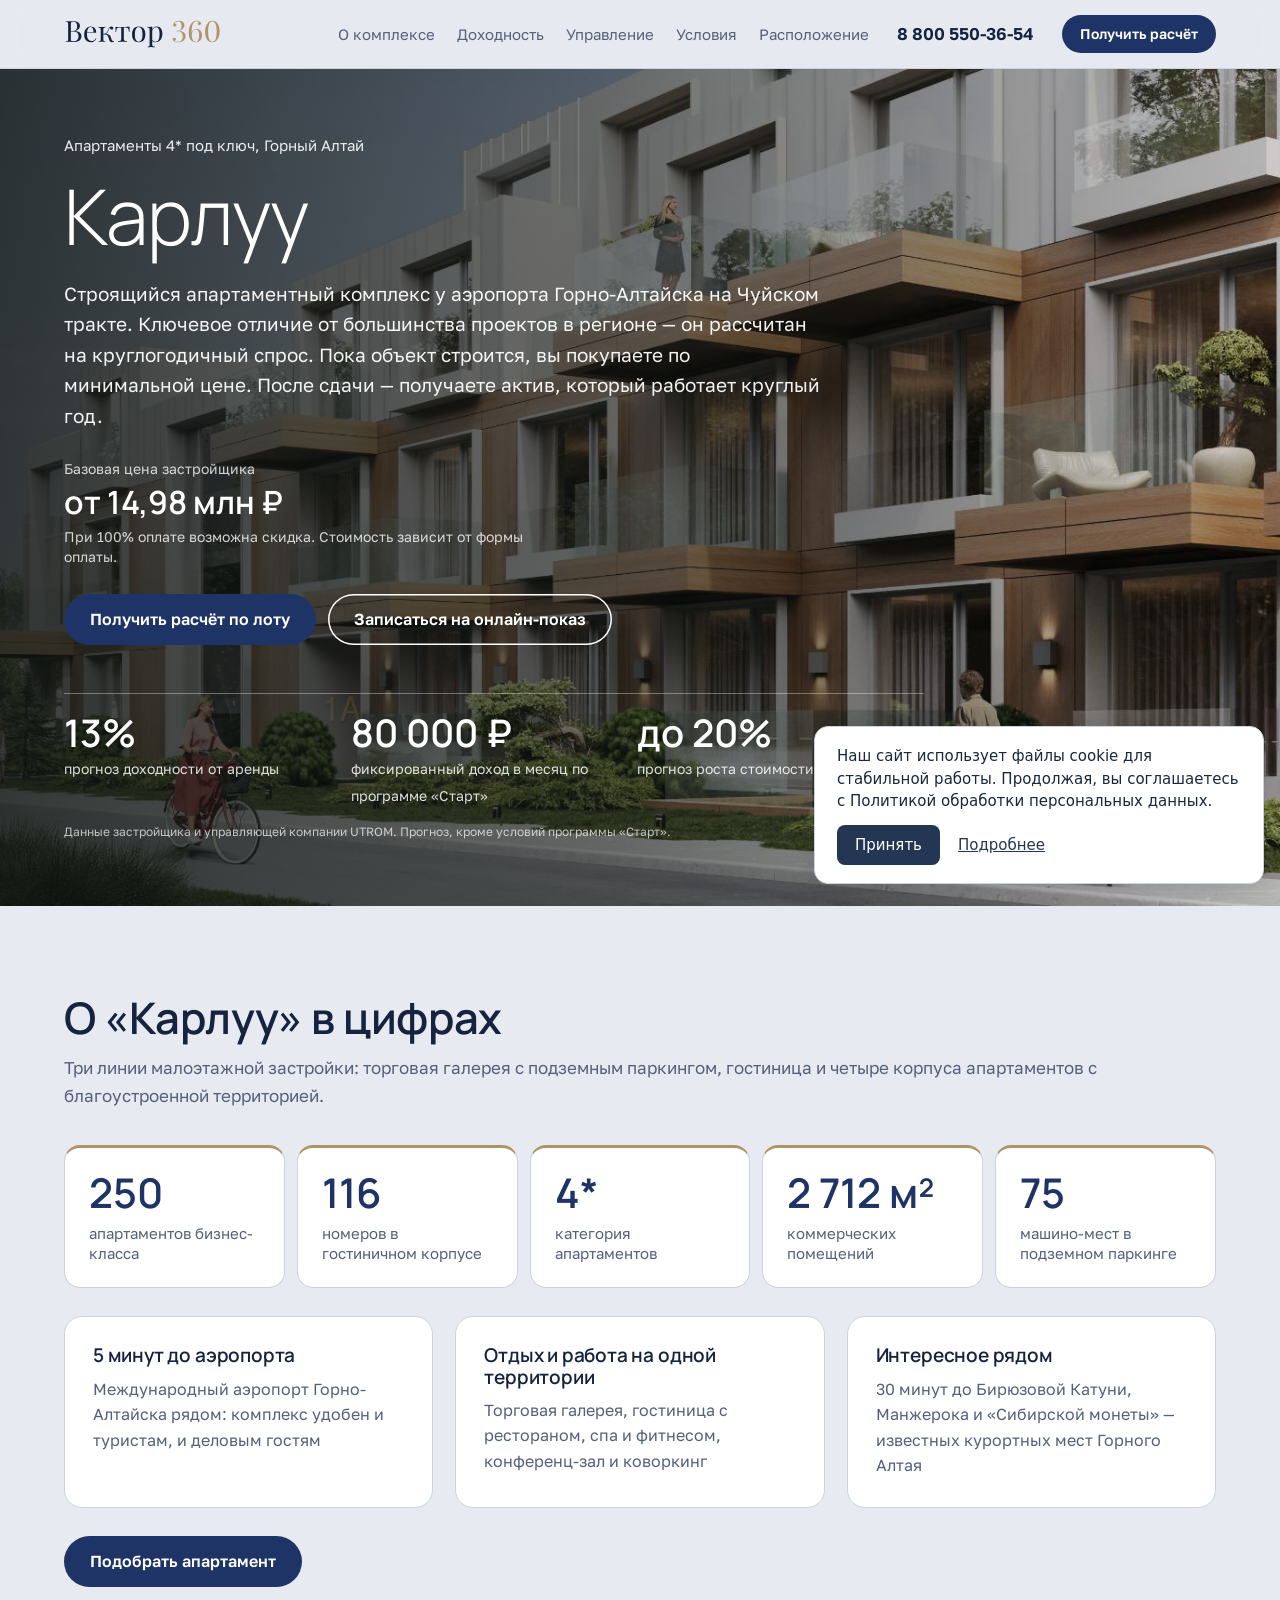
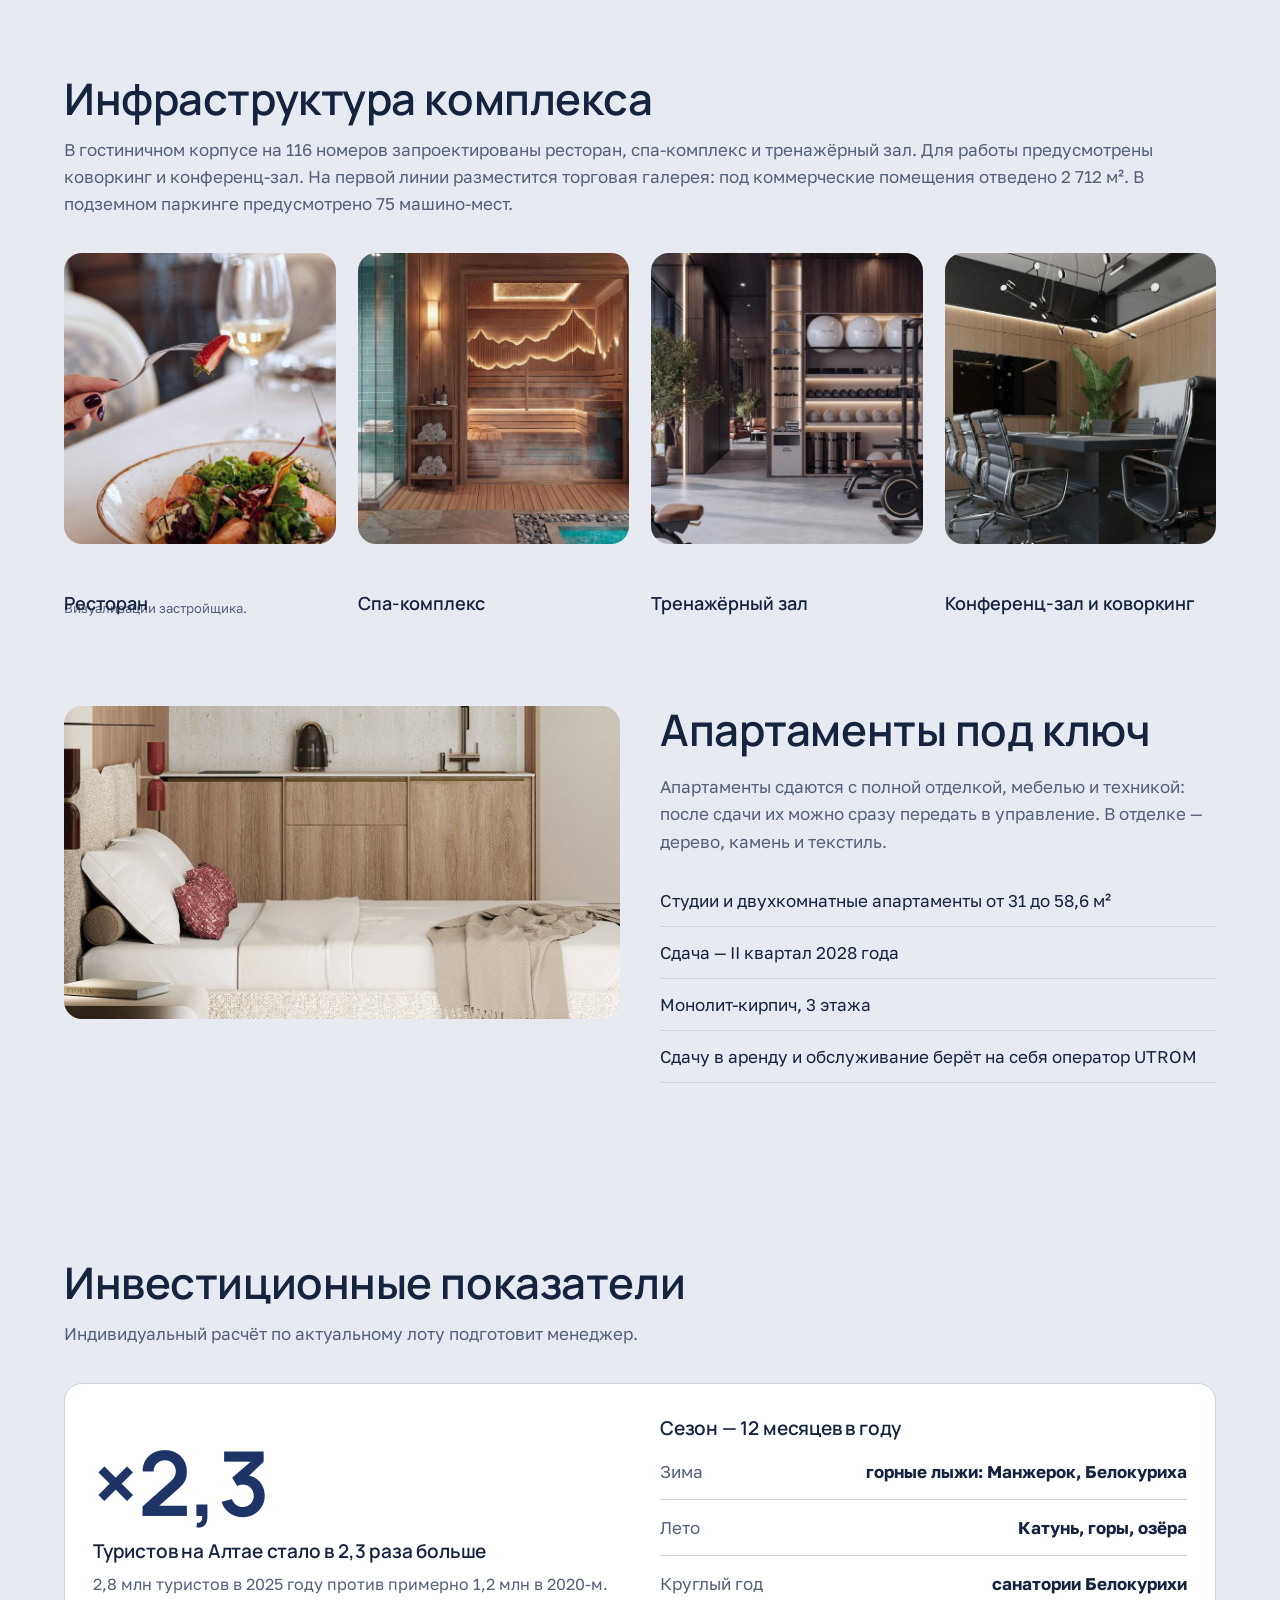
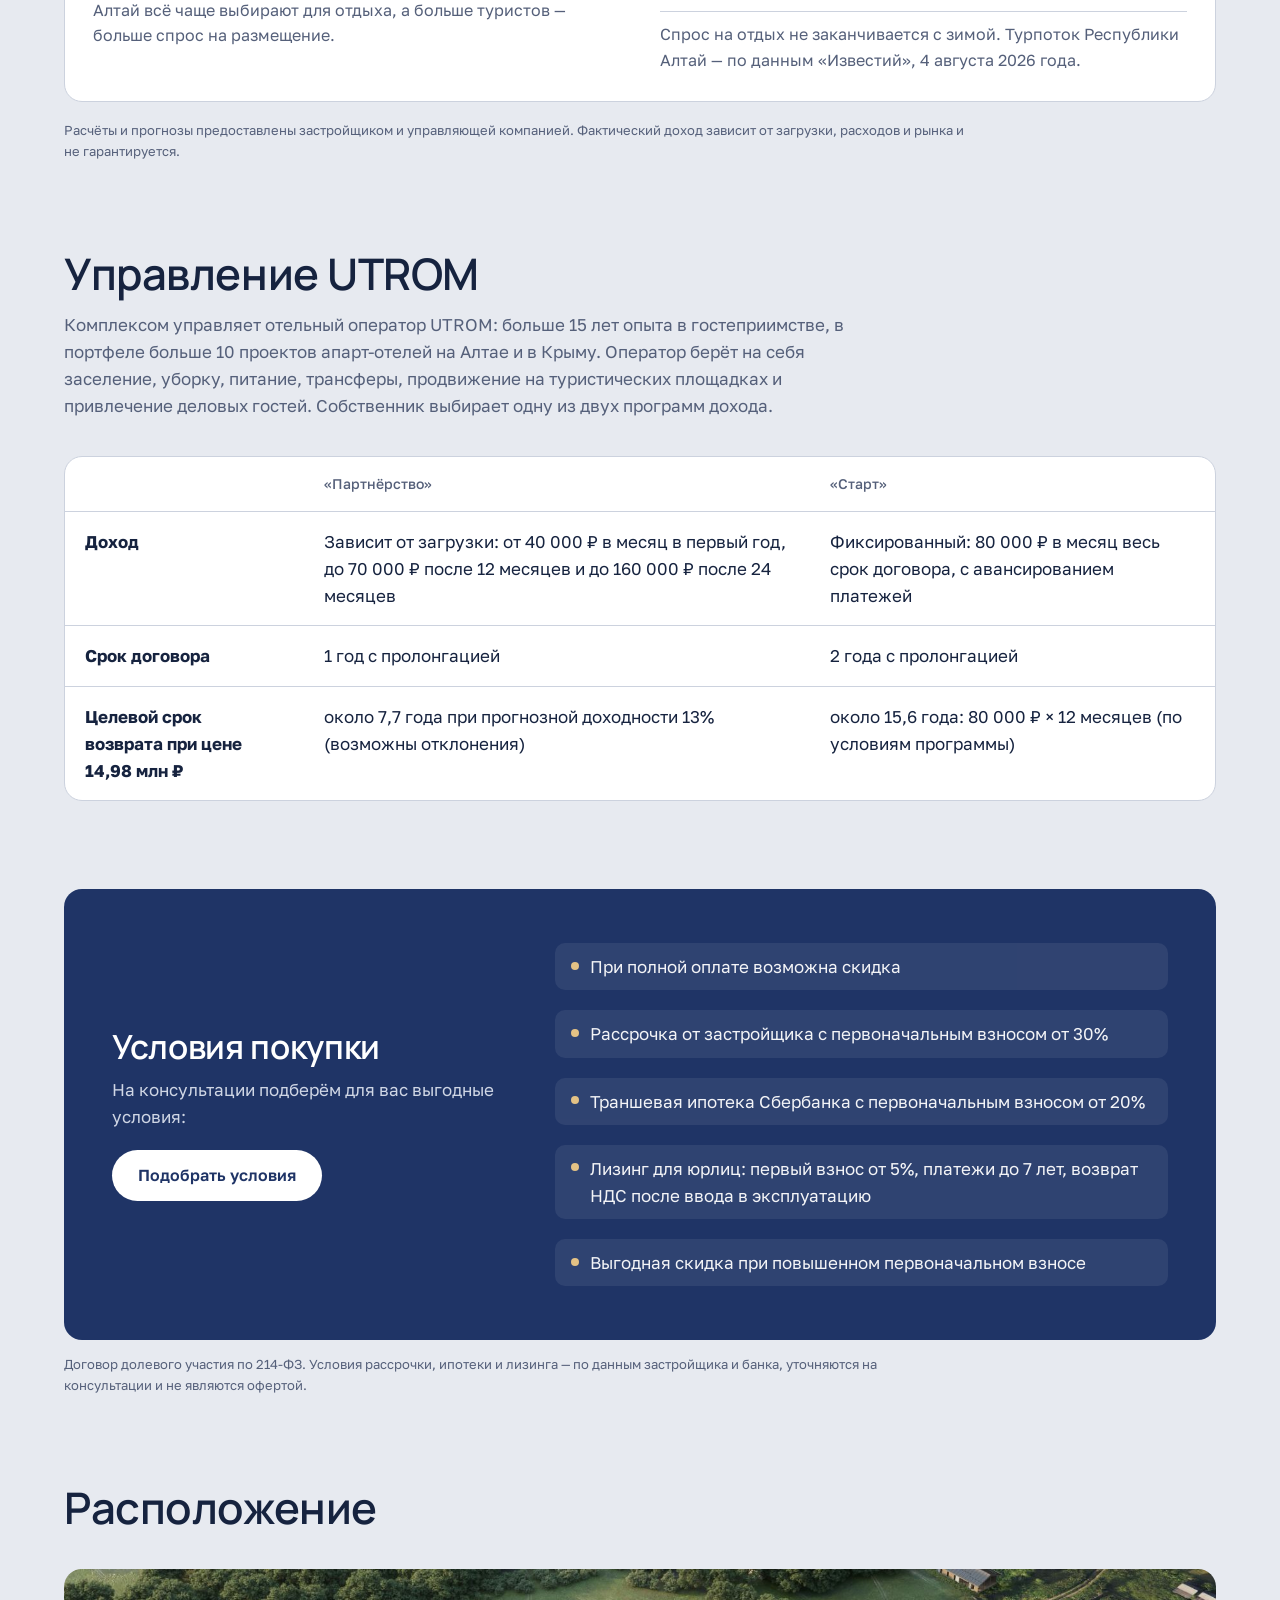
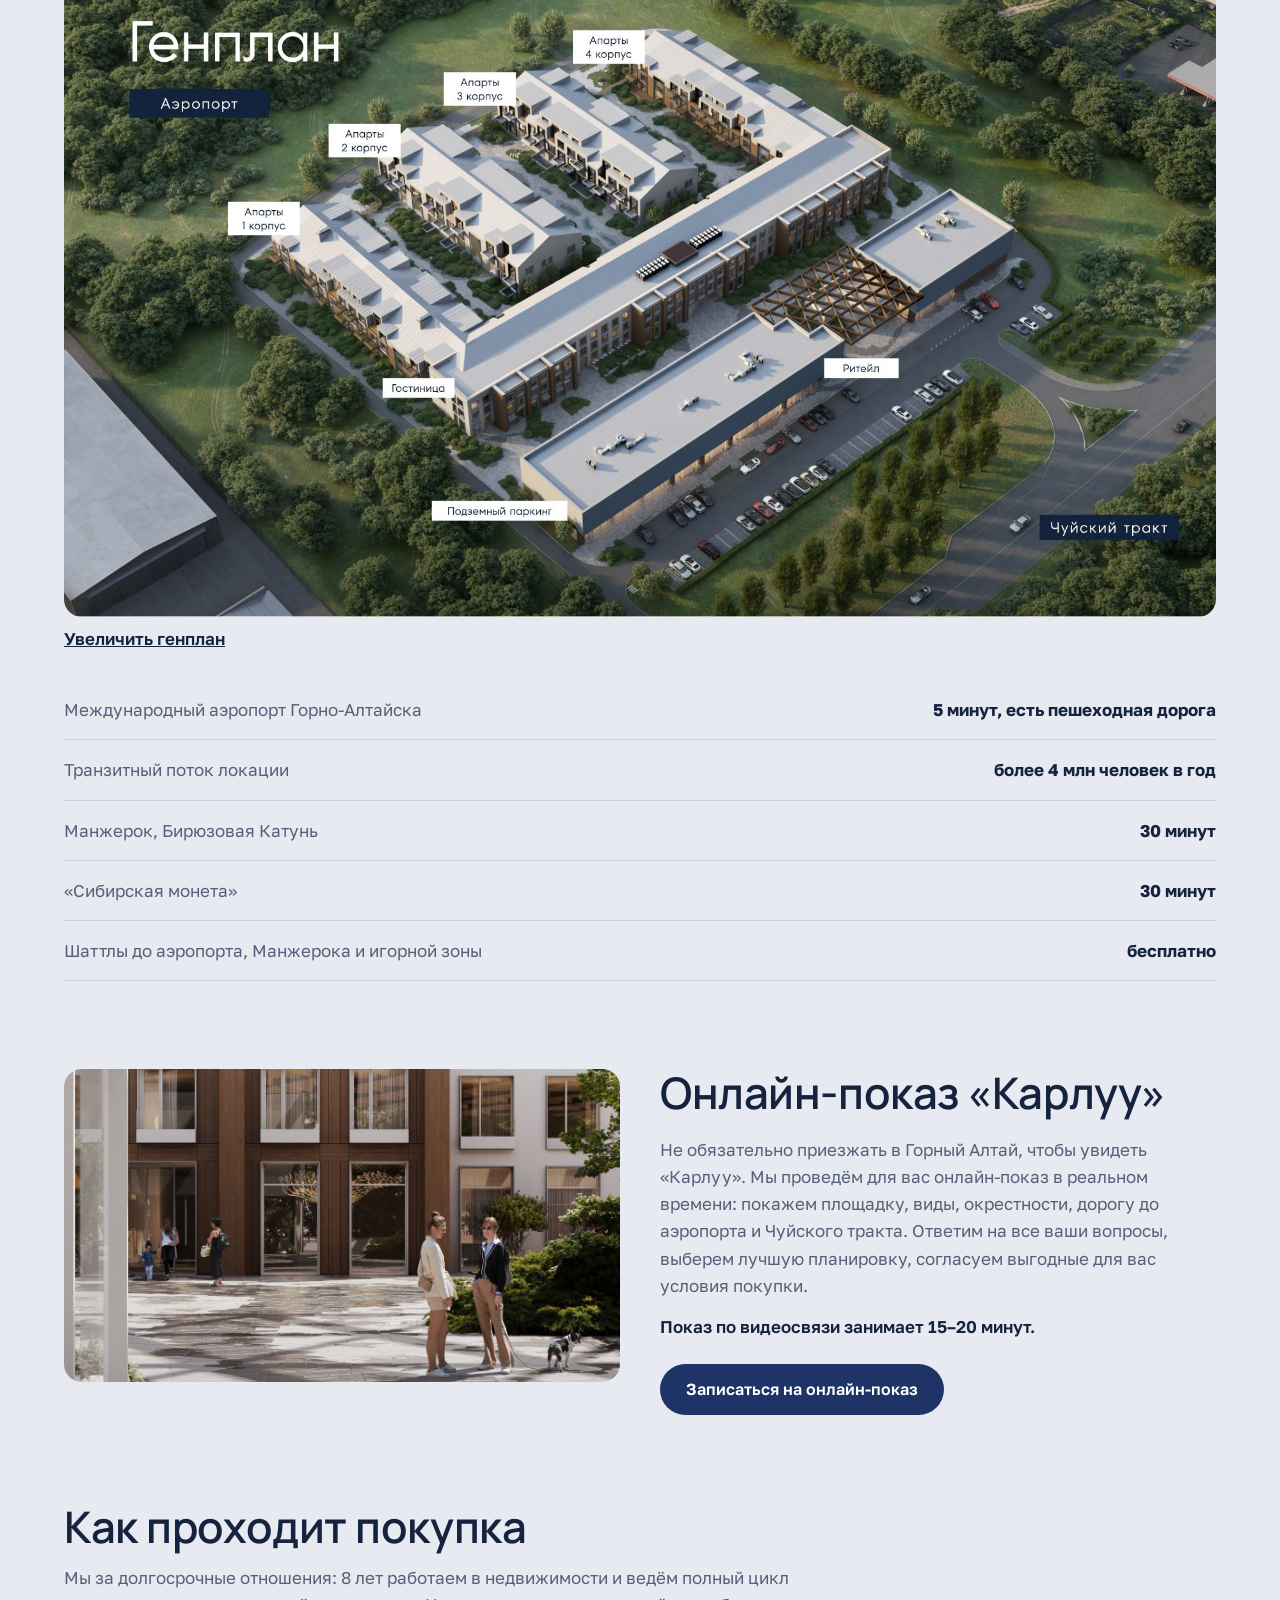
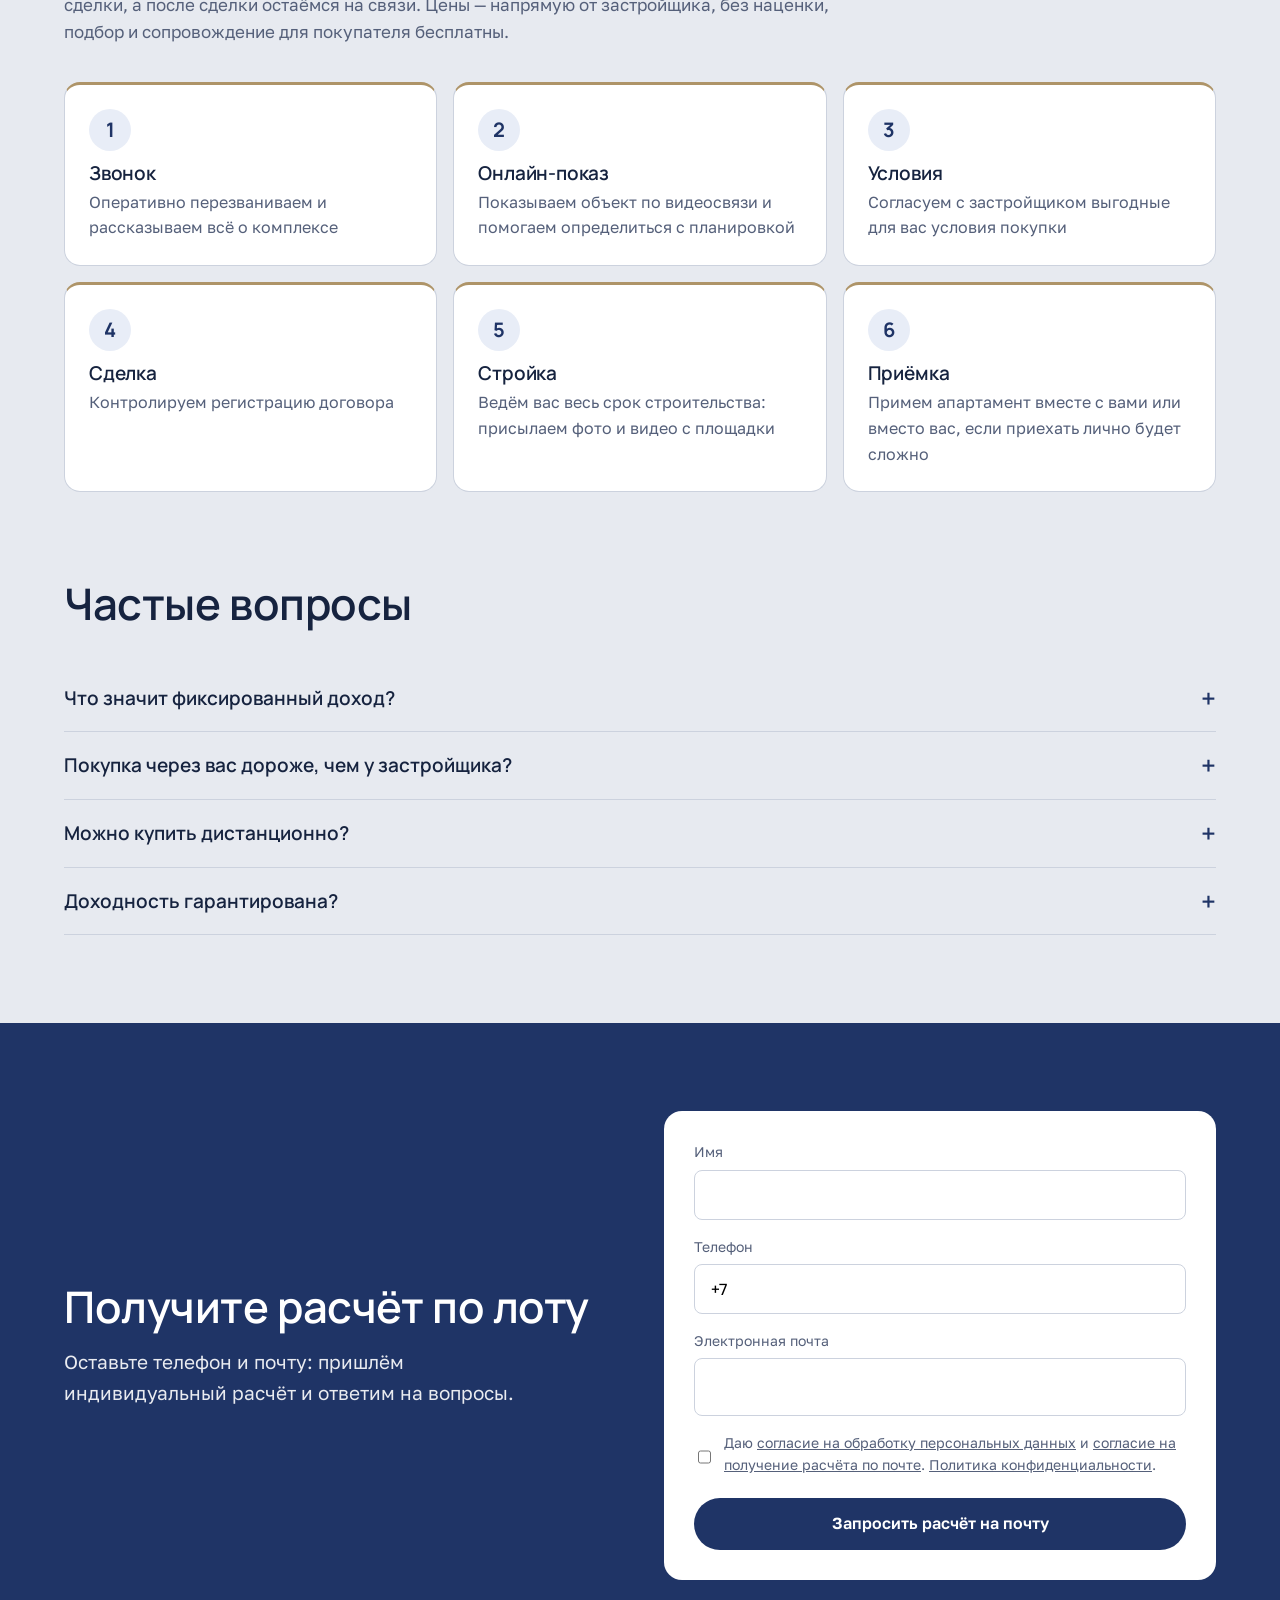
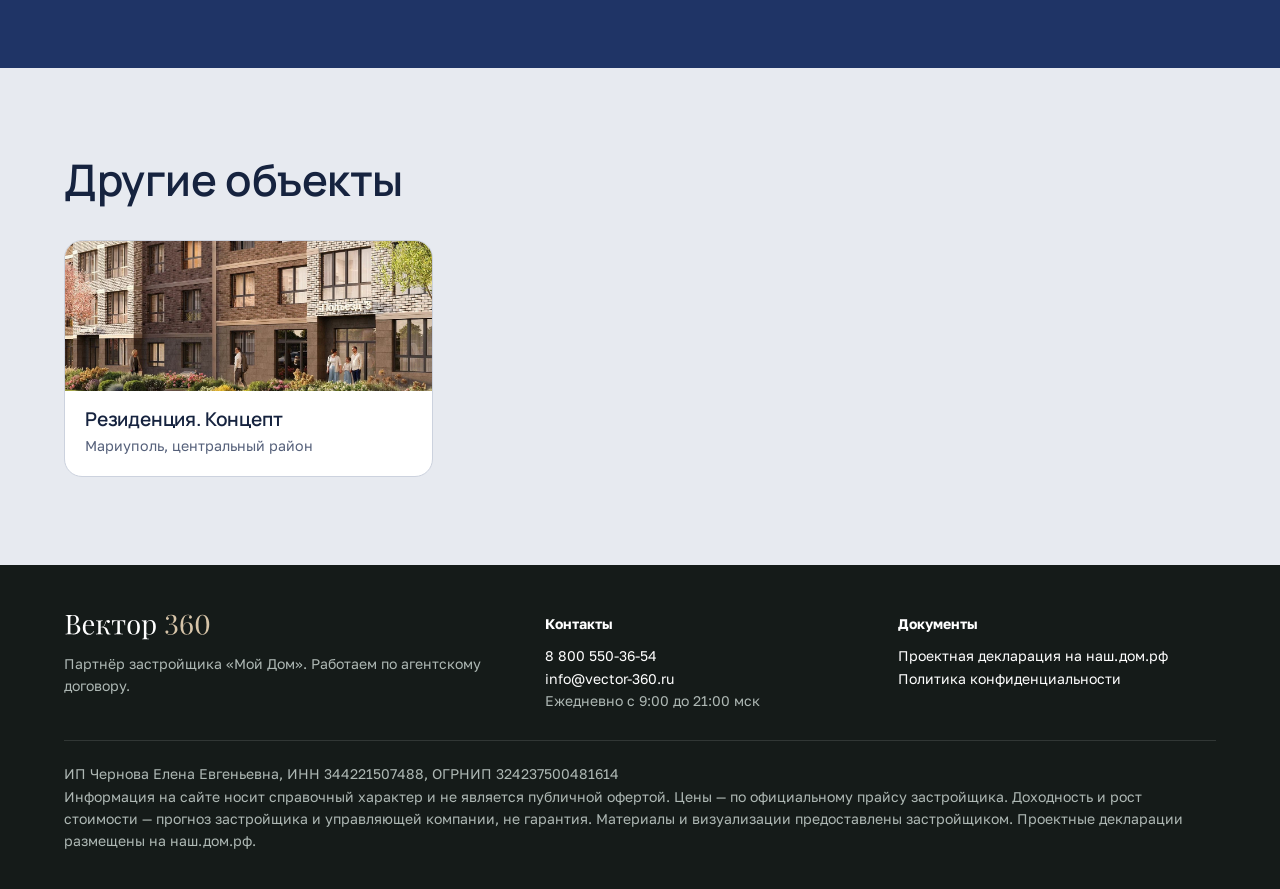
==== commit 29ea8e50: "Правки по проверке: заголовки и SEO-теги, телефон в форме Карлуу, мобильные таблицы - title без стро" ====
--- a/index.html
+++ b/index.html
@@ -4,9 +4,16 @@
 <meta charset="utf-8">
 <meta name="yandex-verification" content="93ba9f8670145eda" />
 <meta name="viewport" content="width=device-width, initial-scale=1">
-<title>Карлуу — апартаменты 4* под ключ, горный алтай | Вектор 360</title>
+<title>Карлуу — апартаменты 4* под ключ в Горном Алтае | Вектор 360</title>
+<meta name="description" content="Апартаменты 4* под ключ в комплексе «Карлуу» у аэропорта Горно-Алтайска: от 14,98 млн ₽, управление UTROM, фиксированный доход 80 000 ₽ в месяц по программе «Старт». Цены застройщика без наценки.">
+<link rel="canonical" href="https://vector-360.ru/">
+<meta property="og:type" content="website">
+<meta property="og:title" content="Карлуу — апартаменты 4* под ключ в Горном Алтае | Вектор 360">
+<meta property="og:description" content="Апартаменты 4* под ключ в комплексе «Карлуу» у аэропорта Горно-Алтайска: от 14,98 млн ₽, управление UTROM, фиксированный доход 80 000 ₽ в месяц по программе «Старт». Цены застройщика без наценки.">
+<meta property="og:url" content="https://vector-360.ru/">
+<meta property="og:image" content="https://vector-360.ru/prototype-src/assets/k_facade.jpg">
 <link rel="icon" type="image/svg+xml" href="favicon.svg?v=2">
-<script src="lead.js?v=3" defer></script>
+<script src="lead.js?v=4" defer></script>
 <link rel="preconnect" href="https://fonts.googleapis.com">
 <link rel="preconnect" href="https://fonts.gstatic.com" crossorigin>
 <link href="https://fonts.googleapis.com/css2?family=Manrope:wght@300;400;600;700&family=Golos+Text:wght@400;500;600&display=swap" rel="stylesheet" media="print" onload="this.media='all'">
@@ -254,7 +261,7 @@
 @media (max-width:860px){footer .cols{grid-template-columns:1fr}}
 [hidden]{display:none!important}
 </style>
-<link rel="stylesheet" href="inquiry.css?v=2">
+<link rel="stylesheet" href="inquiry.css?v=3">
 <link rel="stylesheet" href="cookie-notice.css">
 <script defer src="cookie-notice.js"></script>
 </head>
@@ -303,17 +310,18 @@
     <div class="grid4 infra"><figure><a class="photo-link" href="prototype-src/assets/k_rest.jpg" target="_blank" rel="noopener" data-image-caption="Ресторан" aria-label="Увеличить фото: Ресторан"><img loading="lazy" src="prototype-src/assets/k_rest.jpg" alt=""></a><figcaption>Ресторан</figcaption></figure><figure><a class="photo-link" href="prototype-src/assets/k_spa.jpg" target="_blank" rel="noopener" data-image-caption="Спа-комплекс" aria-label="Увеличить фото: Спа-комплекс"><img loading="lazy" src="prototype-src/assets/k_spa.jpg" alt=""></a><figcaption>Спа-комплекс</figcaption></figure><figure><a class="photo-link" href="prototype-src/assets/k_gym.jpg" target="_blank" rel="noopener" data-image-caption="Тренажёрный зал" aria-label="Увеличить фото: Тренажёрный зал"><img loading="lazy" src="prototype-src/assets/k_gym.jpg" alt=""></a><figcaption>Тренажёрный зал</figcaption></figure><figure><a class="photo-link" href="prototype-src/assets/k_conf.jpg" target="_blank" rel="noopener" data-image-caption="Конференц-зал и коворкинг" aria-label="Увеличить фото: Конференц-зал и коворкинг"><img loading="lazy" src="prototype-src/assets/k_conf.jpg" alt=""></a><figcaption>Конференц-зал и коворкинг</figcaption></figure></div>
     <p class="disc">Визуализации застройщика.</p></div></section><section class="section" id="finish" style="padding-top:0"><div class="wrap" id="turnkey-apartments"><div class="loc"><img loading="lazy" src="prototype-src/assets/k_interior.jpg" alt="Интерьер апартамента с кухней и спальным местом"><div><h2 style="margin-bottom:18px">Апартаменты под ключ</h2><p style="color:var(--soft)">Апартаменты сдаются с полной отделкой, мебелью и техникой: после сдачи их можно сразу передать в управление. В отделке — дерево, камень и текстиль.</p><ul style="margin:20px 0 0;padding:0;list-style:none"><li>Студии и двухкомнатные апартаменты от 31 до 58,6 м²</li><li>Сдача — II квартал 2028 года</li><li>Монолит-кирпич, 3 этажа</li><li>Сдачу в аренду и обслуживание берёт на себя оператор UTROM</li></ul></div></div></div></section><section class="section" id="invest"><div class="wrap"><div class="head"><h2>Инвестиционные показатели</h2><p>Индивидуальный расчёт по актуальному лоту подготовит менеджер.</p></div><div class="card region"><div><div class="rnum">×2,3</div><h3>Туристов на Алтае стало в 2,3 раза больше</h3><p>2,8 млн туристов в 2025 году против примерно 1,2 млн в 2020-м. Алтай всё чаще выбирают для отдыха, а больше туристов — больше спрос на размещение.</p></div>
      <div class="rows"><h3 style="margin:6px 0 4px">Сезон — 12 месяцев в году</h3><div><span>Зима</span><b>горные лыжи: Манжерок, Белокуриха</b></div><div><span>Лето</span><b>Катунь, горы, озёра</b></div><div><span>Круглый год</span><b>санатории Белокурихи</b></div><p class="disc" style="margin-top:10px">Спрос на отдых не заканчивается с зимой. Турпоток Республики Алтай — по данным «Известий», 4 августа 2026 года.</p></div></div>
-     <p class="disc">Расчёты и прогнозы предоставлены застройщиком и управляющей компанией. Фактический доход зависит от загрузки, расходов и рынка и не гарантируется.</p></div></section><section class="section" id="manage" style="padding-top:0"><div class="wrap"><div class="head"><h2>Управление UTROM</h2><p>Комплексом управляет отельный оператор UTROM: больше 15 лет опыта в гостеприимстве, в портфеле больше 10 проектов апарт-отелей на Алтае и в Крыму. Оператор берёт на себя заселение, уборку, питание, трансферы, продвижение на туристических площадках и привлечение деловых гостей. Собственник выбирает одну из двух программ дохода.</p></div><div class="table-wrap"><table><thead><tr><th></th><th>«Партнёрство»</th><th>«Старт»</th></tr></thead><tbody><tr><td><b>Доход</b></td><td>Зависит от загрузки: от 40 000 ₽ в месяц в первый год, до 70 000 ₽ после 12 месяцев и до 160 000 ₽ после 24 месяцев</td><td>Фиксированный: 80 000 ₽ в месяц весь срок договора, с авансированием платежей</td></tr><tr><td><b>Срок договора</b></td><td>1 год с пролонгацией</td><td>2 года с пролонгацией</td></tr><tr><td><b>Целевой срок возврата при цене 12 млн ₽</b></td><td>6,8 года (возможны отклонения)</td><td>12 лет (по условиям программы)</td></tr></tbody></table></div></div></section><section class="section" id="terms" style="padding-top:0"><div class="wrap"><div class="terms"><div><h2>Условия покупки</h2><p>На консультации подберём для вас выгодные условия:</p><a class="btn btn-main" href="#lead">Подобрать условия</a></div><ul class="tlist"><li>При полной оплате возможна скидка</li><li>Рассрочка от застройщика с первоначальным взносом от 30%</li><li>Траншевая ипотека Сбербанка с первоначальным взносом от 20%</li><li>Лизинг для юрлиц: первый взнос от 5%, платежи до 7 лет, возврат НДС после ввода в эксплуатацию</li><li>Выгодная скидка при повышенном первоначальном взносе</li></ul></div>
+     <p class="disc">Расчёты и прогнозы предоставлены застройщиком и управляющей компанией. Фактический доход зависит от загрузки, расходов и рынка и не гарантируется.</p></div></section><section class="section" id="manage" style="padding-top:0"><div class="wrap"><div class="head"><h2>Управление UTROM</h2><p>Комплексом управляет отельный оператор UTROM: больше 15 лет опыта в гостеприимстве, в портфеле больше 10 проектов апарт-отелей на Алтае и в Крыму. Оператор берёт на себя заселение, уборку, питание, трансферы, продвижение на туристических площадках и привлечение деловых гостей. Собственник выбирает одну из двух программ дохода.</p></div><div class="table-wrap"><table><thead><tr><th></th><th>«Партнёрство»</th><th>«Старт»</th></tr></thead><tbody><tr><td><b>Доход</b></td><td>Зависит от загрузки: от 40 000 ₽ в месяц в первый год, до 70 000 ₽ после 12 месяцев и до 160 000 ₽ после 24 месяцев</td><td>Фиксированный: 80 000 ₽ в месяц весь срок договора, с авансированием платежей</td></tr><tr><td><b>Срок договора</b></td><td>1 год с пролонгацией</td><td>2 года с пролонгацией</td></tr><tr><td><b>Целевой срок возврата при цене 14,98 млн ₽</b></td><td>около 7,7 года при прогнозной доходности 13% (возможны отклонения)</td><td>около 15,6 года: 80 000 ₽ × 12 месяцев (по условиям программы)</td></tr></tbody></table></div></div></section><section class="section" id="terms" style="padding-top:0"><div class="wrap"><div class="terms"><div><h2>Условия покупки</h2><p>На консультации подберём для вас выгодные условия:</p><a class="btn btn-main" href="#lead">Подобрать условия</a></div><ul class="tlist"><li>При полной оплате возможна скидка</li><li>Рассрочка от застройщика с первоначальным взносом от 30%</li><li>Траншевая ипотека Сбербанка с первоначальным взносом от 20%</li><li>Лизинг для юрлиц: первый взнос от 5%, платежи до 7 лет, возврат НДС после ввода в эксплуатацию</li><li>Выгодная скидка при повышенном первоначальном взносе</li></ul></div>
     <p class="disc">Договор долевого участия по 214-ФЗ. Условия рассрочки, ипотеки и лизинга — по данным застройщика и банка, уточняются на консультации и не являются офертой.</p>
     </div></section><section class="section" id="loc" style="padding-top:0"><div class="wrap"><div class="head"><h2>Расположение</h2></div><div class="loc"><a class="plan-link" href="design/assets/karluu-plan.jpg" target="_blank" rel="noopener"><img loading="lazy" src="design/assets/karluu-plan.jpg" alt="Генплан комплекса Карлуу"><span>Увеличить генплан</span></a><ul><li><span>Международный аэропорт Горно-Алтайска</span><b>5 минут, есть пешеходная дорога</b></li><li><span>Транзитный поток локации</span><b>более 4 млн человек в год</b></li><li><span>Манжерок, Бирюзовая Катунь</span><b>30 минут</b></li><li><span>«Сибирская монета»</span><b>30 минут</b></li><li><span>Шаттлы до аэропорта, Манжерока и игорной зоны</span><b>бесплатно</b></li></ul></div></div></section><section class="section" id="video" style="padding-top:0"><div class="wrap" id="online-show"><div class="loc"><img loading="lazy" src="prototype-src/assets/k_yard.jpg" alt="Двор комплекса с зеленью и зонами отдыха"><div><h2 style="margin-bottom:18px">Онлайн-показ «Карлуу»</h2><p style="color:var(--soft)">Не обязательно приезжать в Горный Алтай, чтобы увидеть «Карлуу». Мы проведём для вас онлайн-показ в реальном времени: покажем площадку, виды, окрестности, дорогу до аэропорта и Чуйского тракта. Ответим на все ваши вопросы, выберем лучшую планировку, согласуем выгодные для вас условия покупки.</p><p style="margin-top:14px;font-weight:600">Показ по видеосвязи занимает 15–20 минут.</p><a class="btn btn-main" href="#lead" data-submit-goal="viewing_popup_submit" style="margin-top:24px">Записаться на онлайн-показ</a></div></div></div></section><section class="section" id="how" style="padding-top:0"><div class="wrap" id="purchase-steps"><div class="head"><h2>Как проходит покупка</h2><p>Мы за долгосрочные отношения: 8 лет работаем в недвижимости и ведём полный цикл сделки, а после сделки остаёмся на связи. Цены — напрямую от застройщика, без наценки, подбор и сопровождение для покупателя бесплатны.</p></div><ol class="steps">
      <li><h3>Звонок</h3><p>Оперативно перезваниваем и рассказываем всё о комплексе</p></li><li><h3>Онлайн-показ</h3><p>Показываем объект по видеосвязи и помогаем определиться с планировкой</p></li><li><h3>Условия</h3><p>Согласуем с застройщиком выгодные для вас условия покупки</p></li><li><h3>Сделка</h3><p>Контролируем регистрацию договора</p></li><li><h3>Стройка</h3><p>Ведём вас весь срок строительства: присылаем фото и видео с площадки</p></li><li><h3>Приёмка</h3><p>Примем апартамент вместе с вами или вместо вас, если приехать лично будет сложно</p></li></ol></div></section><section class="section" id="faq" style="padding-top:0"><div class="wrap"><div class="head"><h2>Частые вопросы</h2></div><details><summary>Что значит фиксированный доход?</summary><p>По программе «Старт» управляющая компания платит собственнику 80 000 ₽ в месяц независимо от загрузки, договор заключается на 2 года с пролонгацией. Условия — по данным УК, подробности расскажем на консультации.</p></details><details><summary>Покупка через вас дороже, чем у застройщика?</summary><p>Нет. Цены напрямую от застройщика, без наценки. Наши услуги для покупателя бесплатны: вознаграждение агентству платит застройщик.</p></details><details><summary>Можно купить дистанционно?</summary><p>Да. Показываем объект по видеосвязи в реальном времени, договор подписывается электронно, оплата проходит через эскроу-счёт в банке.</p></details><details><summary>Доходность гарантирована?</summary><p>Цифры доходности и роста стоимости — прогноз застройщика и управляющей компании. Фактический доход зависит от загрузки и рынка.</p></details></div></section><section class="section lead" id="lead"><div class="wrap lead-box"><div>
      <h2>Получите расчёт по лоту</h2>
-     <p class="l">Оставьте почту для индивидуального расчёта.</p>
+     <p class="l">Оставьте телефон и почту: пришлём индивидуальный расчёт и ответим на вопросы.</p>
      </div>
      <form class="form" data-lead-project="Карлуу" data-submit-goal="estimate_inline_submit" method="post" novalidate><div class="fields">
        <label><span>Имя</span><input type="text" name="name" autocomplete="name" maxlength="120" required></label>
+       <label><span>Телефон</span><input type="tel" name="phone" autocomplete="tel" value="+7" inputmode="numeric" required></label>
        <label><span>Электронная почта</span><input type="email" name="email" autocomplete="email" maxlength="254" required></label>
-       <label class="consent"><input type="checkbox" name="consent" required> <span>Даю <a data-consent-document href="/files/consent-estimate.pdf" target="_blank" rel="noopener">согласие на обработку персональных данных</a>. <a href="/files/privacy-policy.pdf" target="_blank" rel="noopener">Политика конфиденциальности</a>.</span></label>
+       <label class="consent"><input type="checkbox" name="consent" required> <span>Даю <a data-consent-document href="/files/consent-viewing.pdf" target="_blank" rel="noopener">согласие на обработку персональных данных</a><span data-consent-email> и <a data-consent-document href="/files/consent-estimate.pdf" target="_blank" rel="noopener">согласие на получение расчёта по почте</a></span>. <a href="/files/privacy-policy.pdf" target="_blank" rel="noopener">Политика конфиденциальности</a>.</span></label>
        <input type="text" name="company_website" autocomplete="off" tabindex="-1" hidden>
        <p class="err" role="alert" hidden></p>
        <button class="btn" type="submit" disabled>Запросить расчёт на почту</button></div>
--- a/inquiry.css
+++ b/inquiry.css
@@ -120,3 +120,29 @@
 @media (max-width:560px) {
   [data-theme="karluu"] .steps {grid-template-columns:1fr}
 }
+
+/* Таблица программ UTROM на телефоне: вместо горизонтальной прокрутки — карточки по строкам */
+@media (max-width:600px) {
+  #manage table {min-width:0}
+  #manage thead {display:none}
+  #manage tr {display:block;padding:14px 16px;border-bottom:1px solid var(--line,#ccd2de)}
+  #manage tr:last-child {border-bottom:0}
+  #manage td {display:block;padding:4px 0;border:0}
+  #manage td:first-child {padding-bottom:6px}
+  #manage td:nth-child(2)::before {content:"«Партнёрство»";display:block;font-size:13px;color:var(--soft,#55607a)}
+  #manage td:nth-child(3)::before {content:"«Старт»";display:block;font-size:13px;color:var(--soft,#55607a);margin-top:6px}
+}
+
+/* Планировки на телефоне: цена и кнопка «Узнать цену» видны без прокрутки вбок */
+@media (max-width:600px) {
+  #layouts table {min-width:0}
+  #layouts thead {display:none}
+  #layouts tr {display:grid;grid-template-columns:1fr 1fr;gap:4px 12px;padding:16px;border-bottom:1px solid var(--line,#dcd3c5)}
+  #layouts tr:last-child {border-bottom:0}
+  #layouts td {display:block;padding:0;border:0}
+  #layouts td:first-child, #layouts td:last-child {grid-column:1 / -1}
+  #layouts td:nth-child(2)::before {content:"Площадь";display:block;font-size:13px;color:var(--soft,#625a51)}
+  #layouts td:nth-child(3)::before {content:"Кухня";display:block;font-size:13px;color:var(--soft,#625a51)}
+  #layouts td:nth-child(4) {display:none}
+  #layouts td:last-child {margin-top:8px}
+}
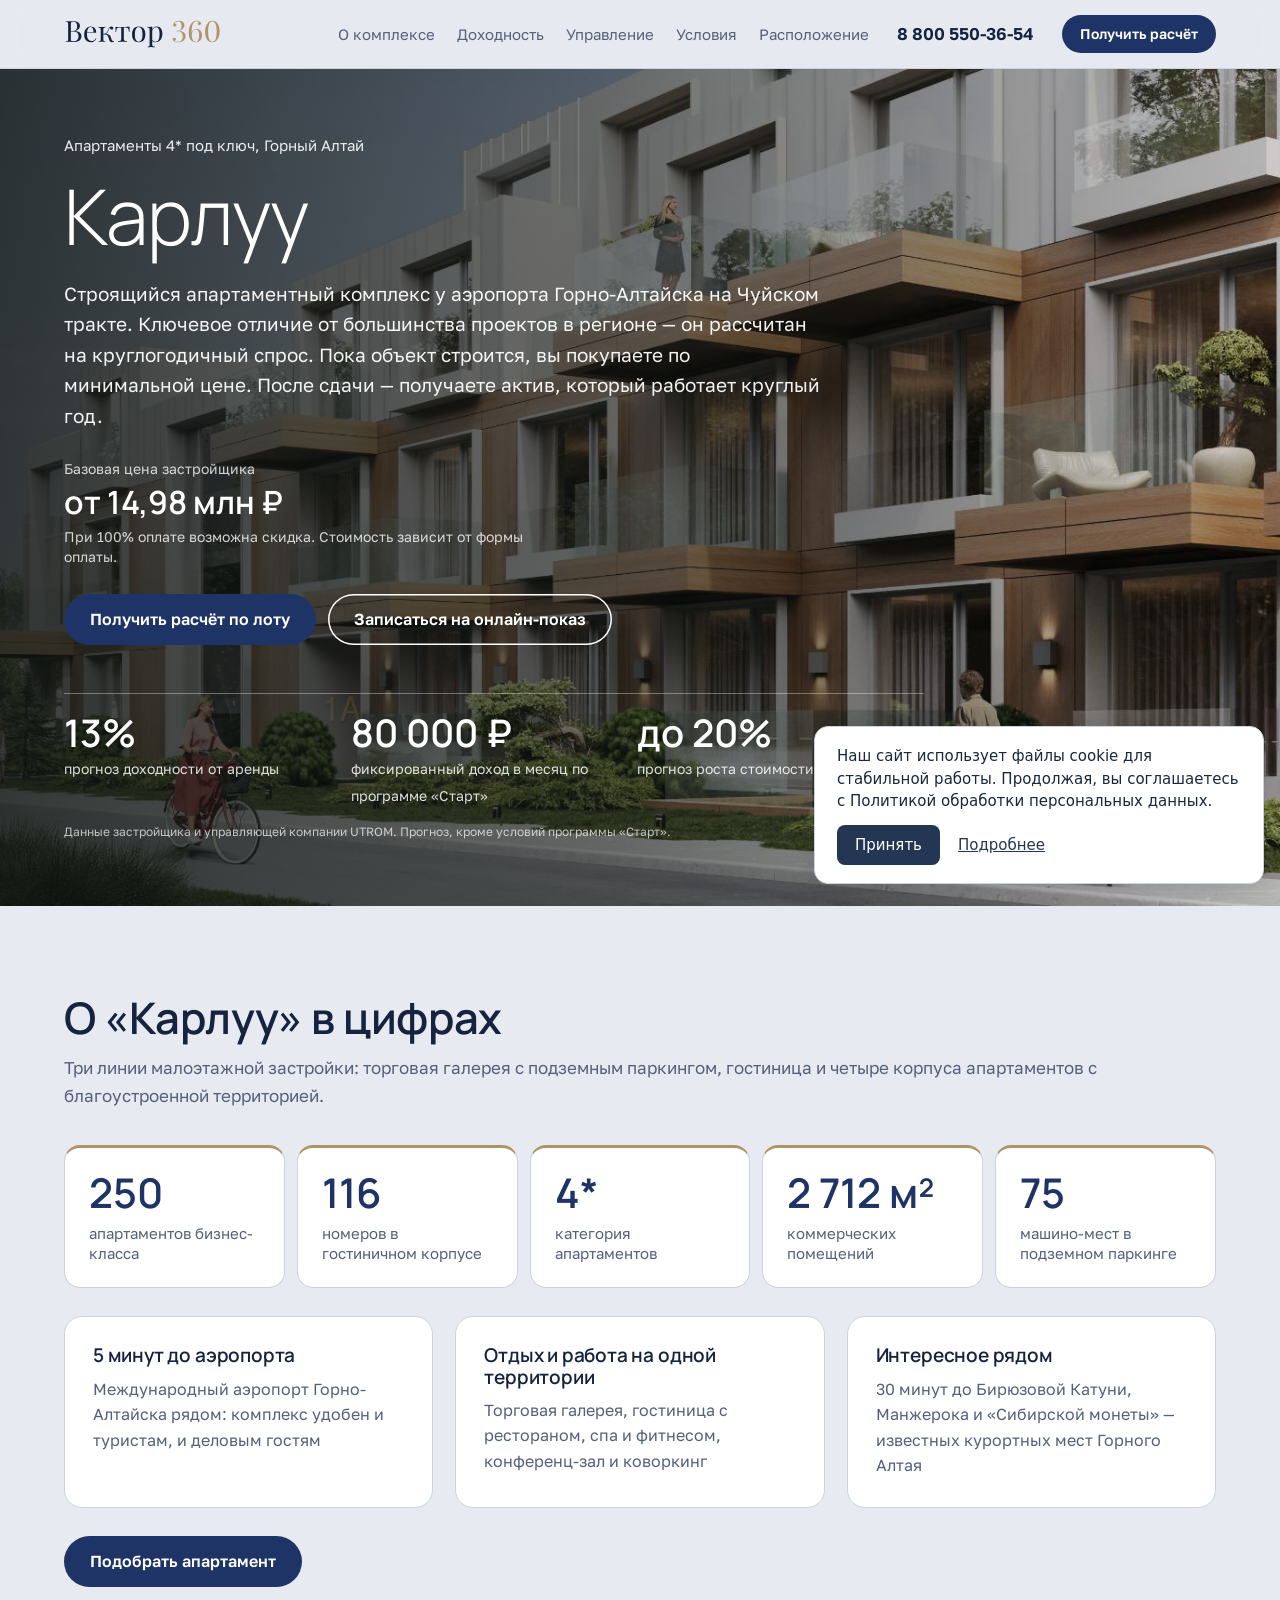
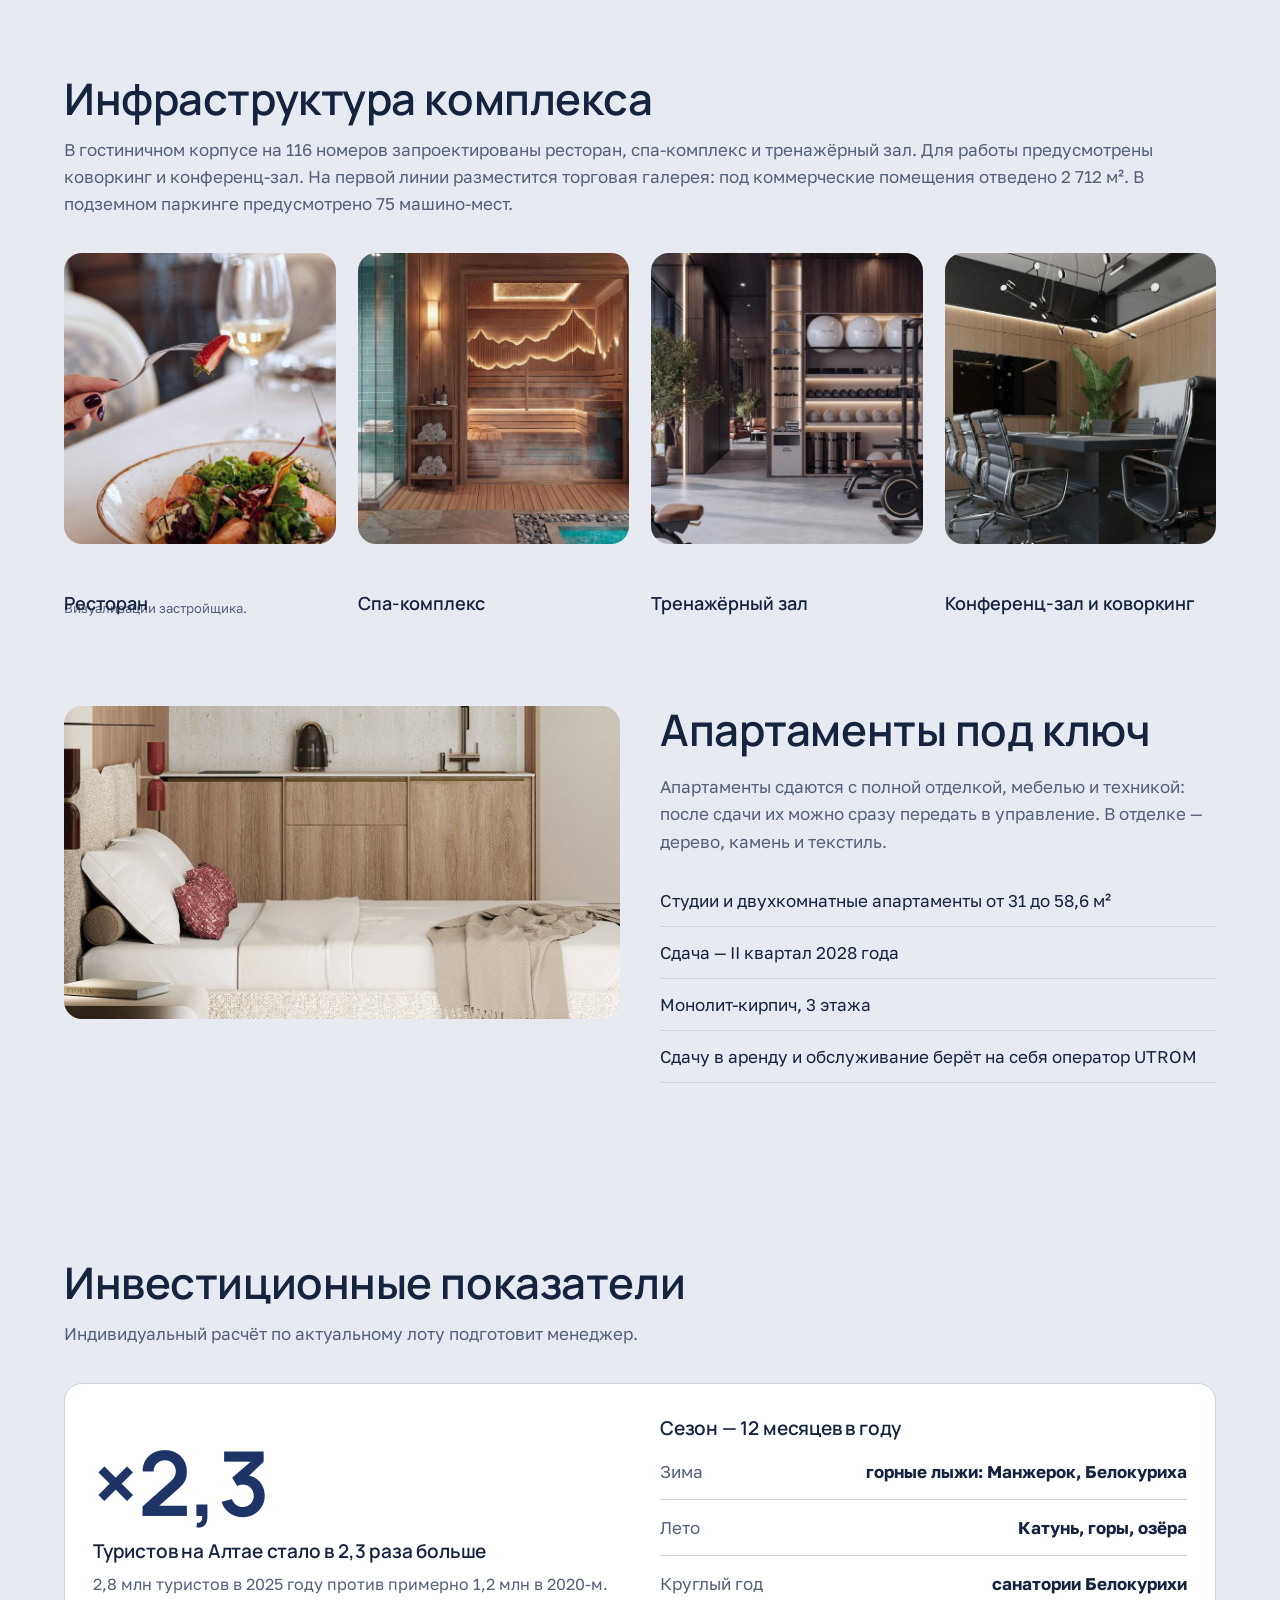
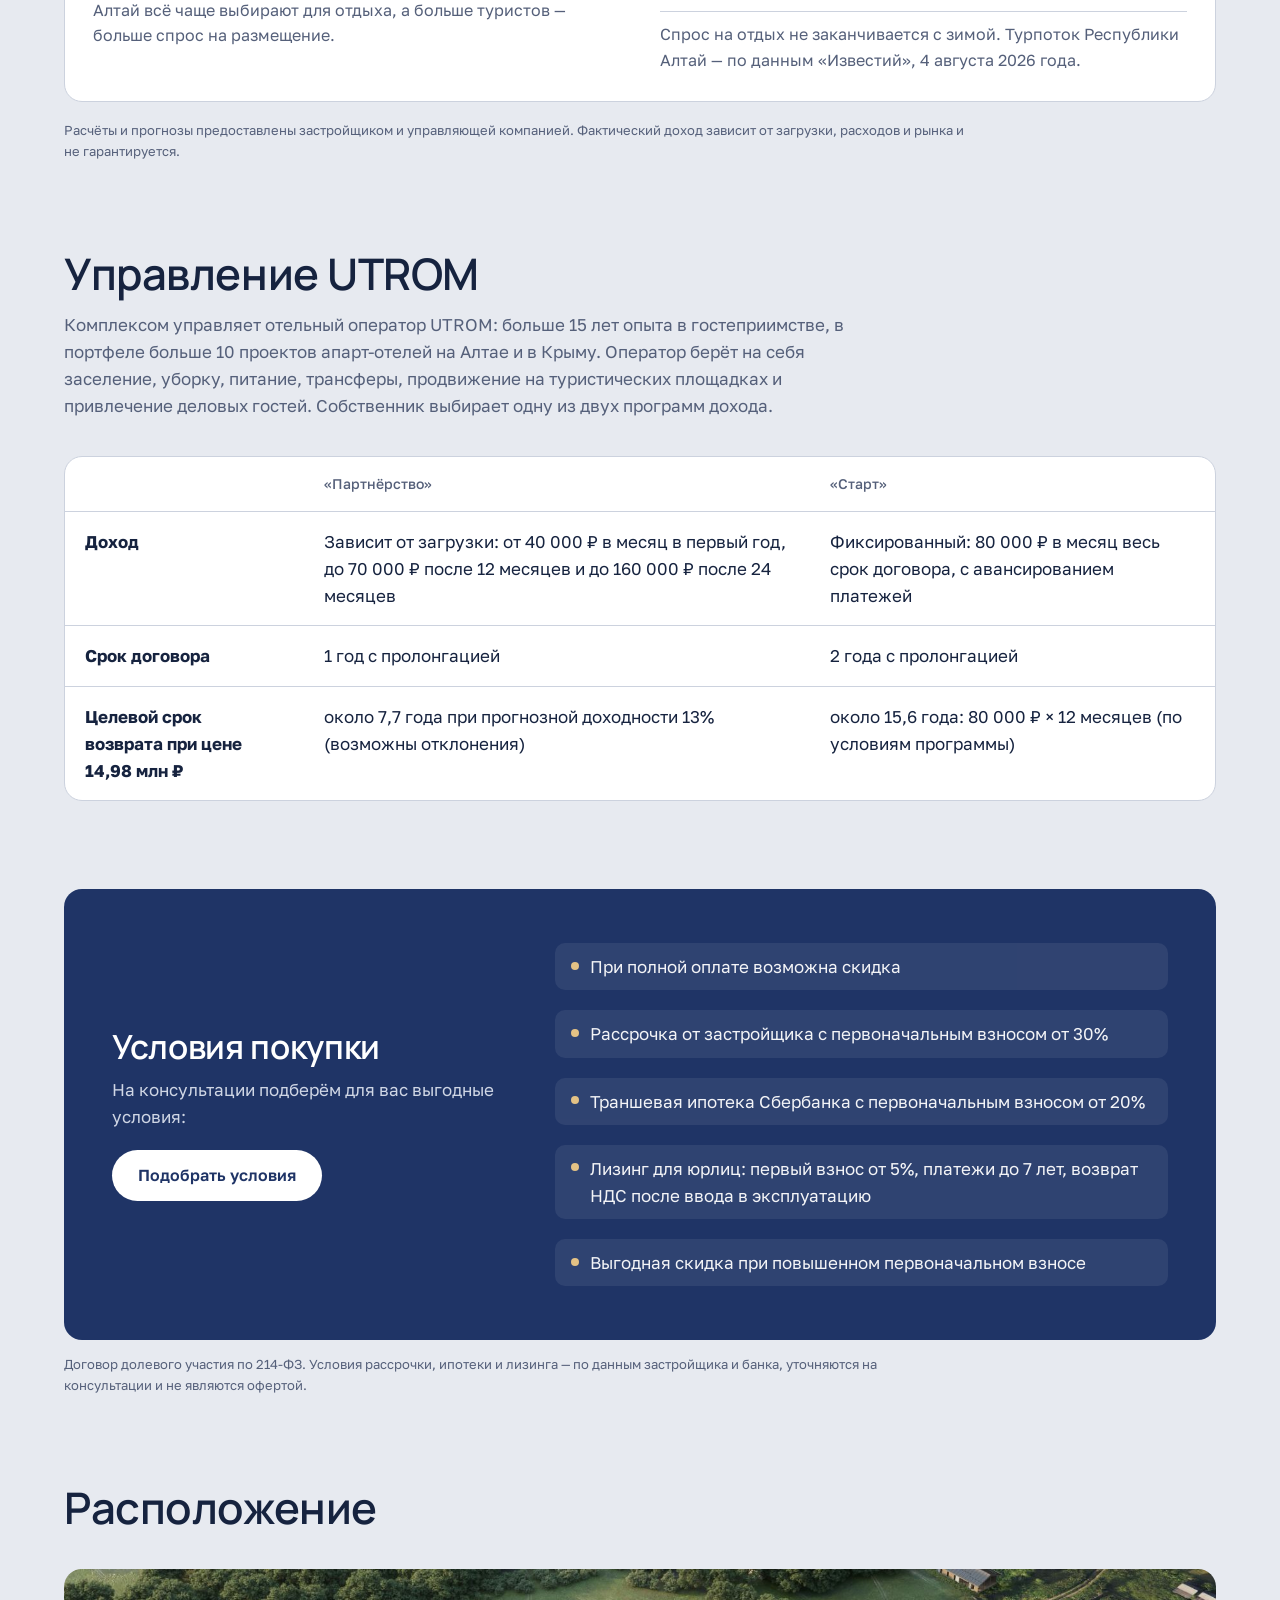
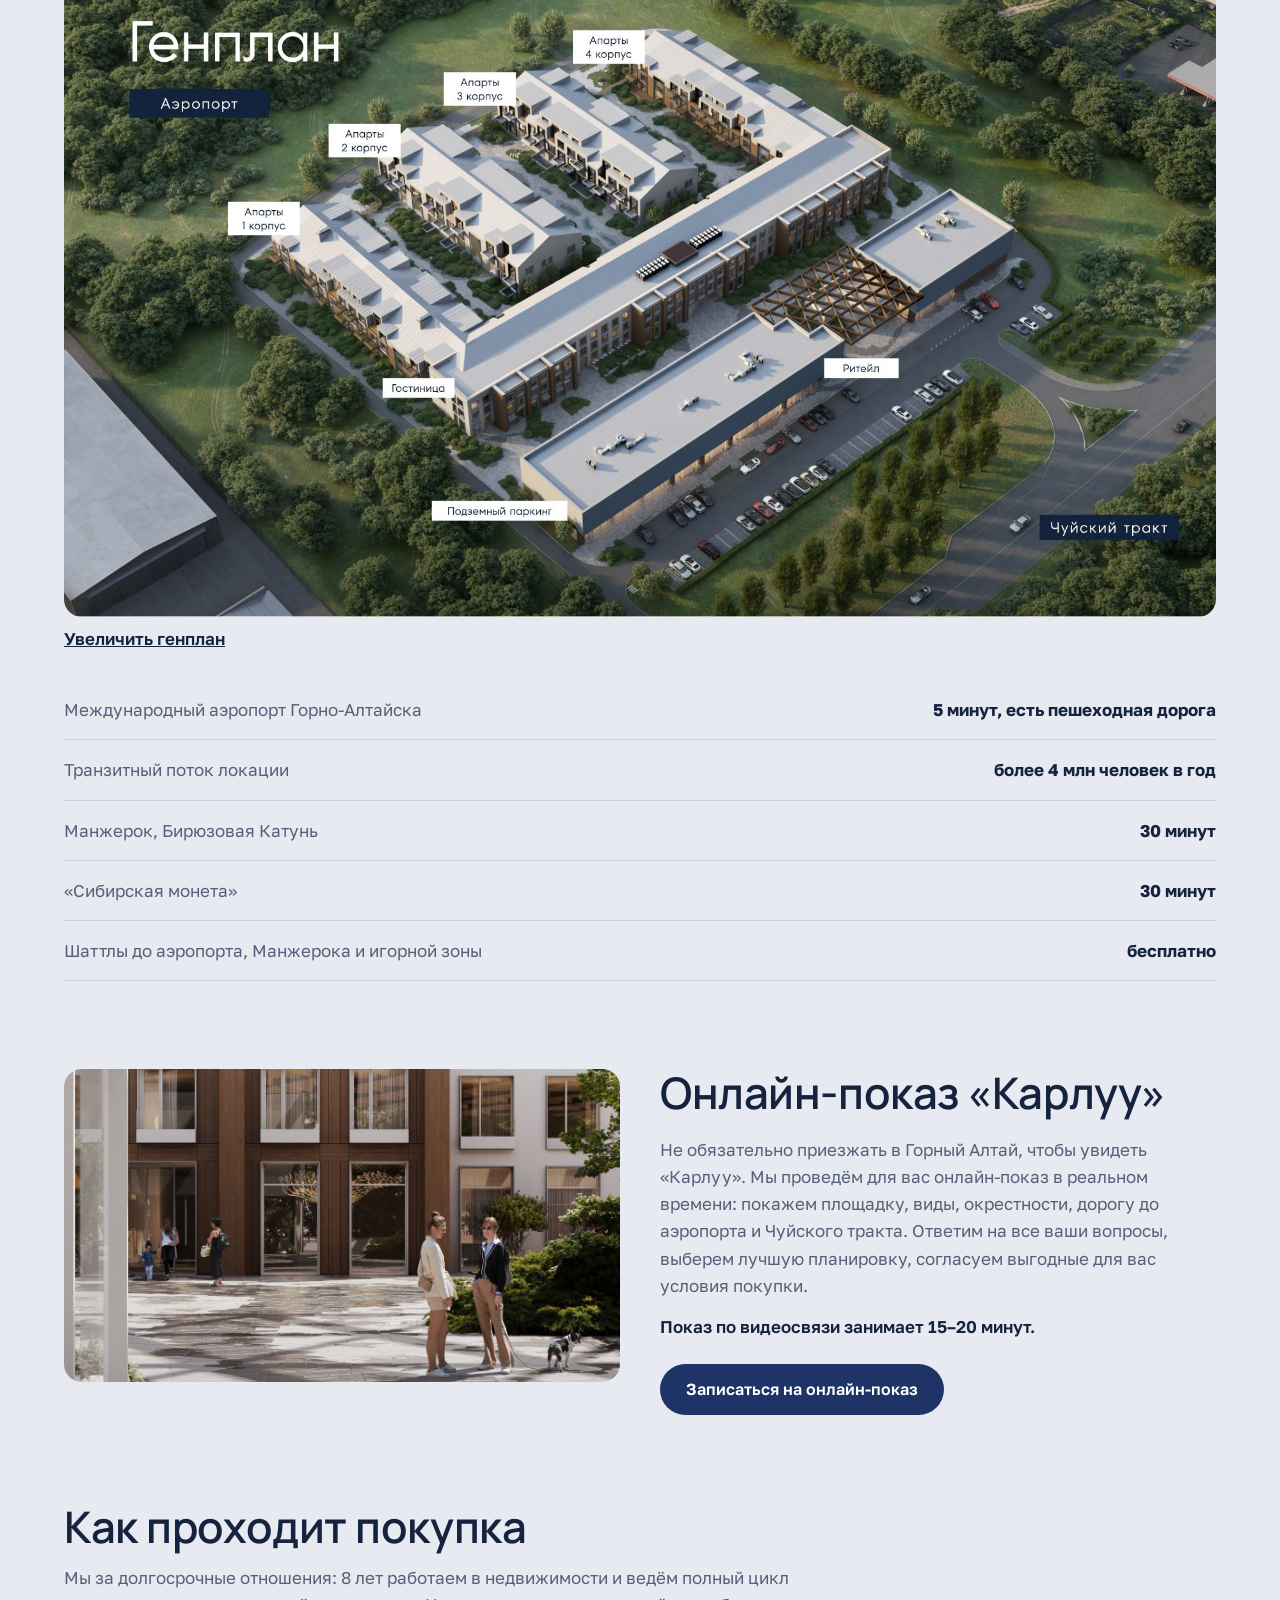
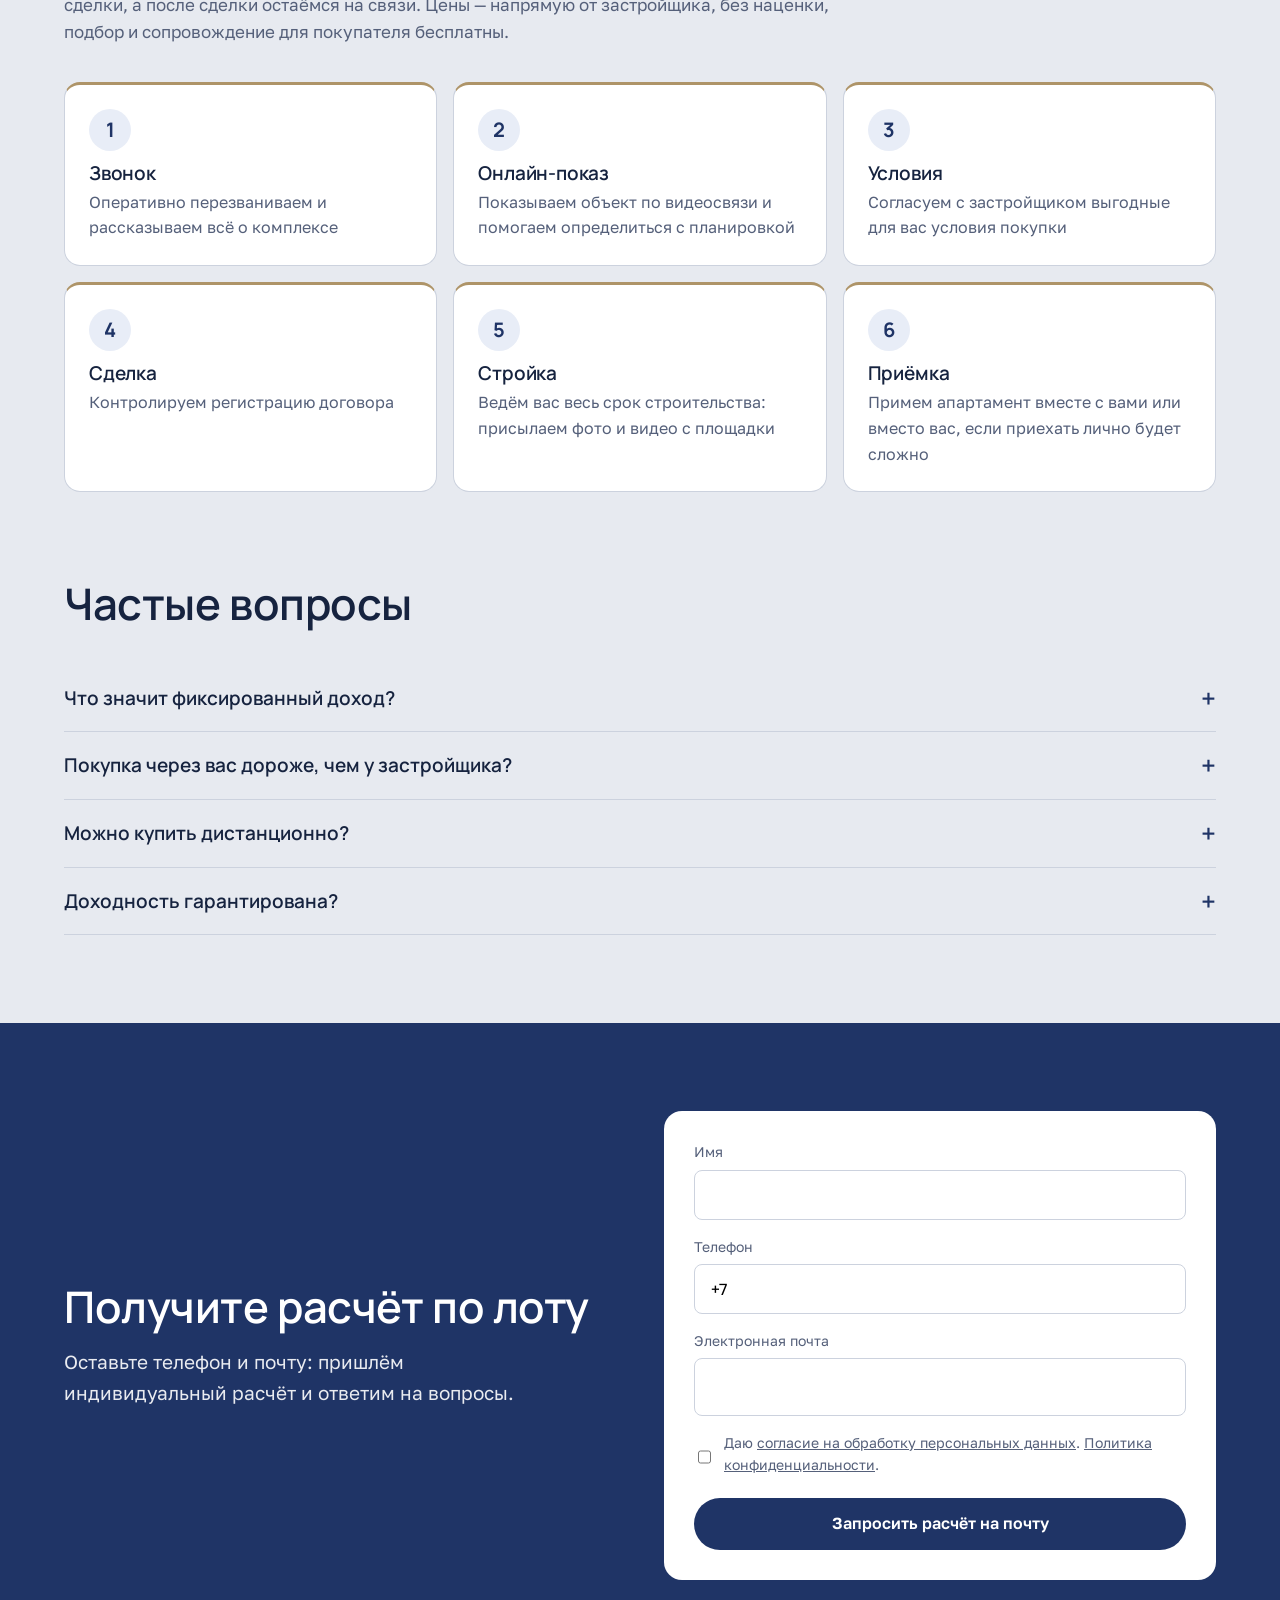
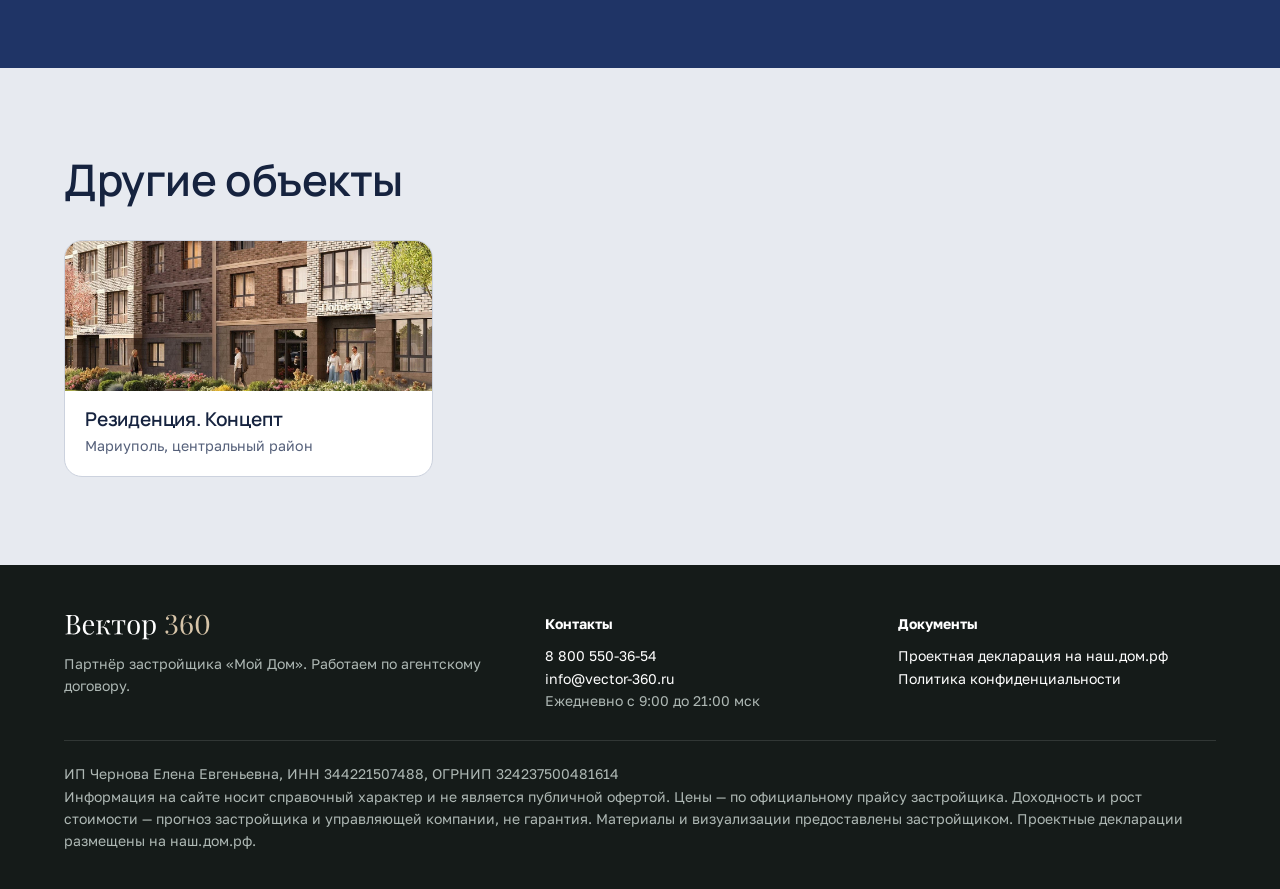
==== commit dbf515a1: "Согласие для формы расчёта: добавлен номер телефона PDF consent-estimate пересобран с телефоном в пе" ====
--- a/index.html
+++ b/index.html
@@ -321,7 +321,7 @@
        <label><span>Имя</span><input type="text" name="name" autocomplete="name" maxlength="120" required></label>
        <label><span>Телефон</span><input type="tel" name="phone" autocomplete="tel" value="+7" inputmode="numeric" required></label>
        <label><span>Электронная почта</span><input type="email" name="email" autocomplete="email" maxlength="254" required></label>
-       <label class="consent"><input type="checkbox" name="consent" required> <span>Даю <a data-consent-document href="/files/consent-viewing.pdf" target="_blank" rel="noopener">согласие на обработку персональных данных</a><span data-consent-email> и <a data-consent-document href="/files/consent-estimate.pdf" target="_blank" rel="noopener">согласие на получение расчёта по почте</a></span>. <a href="/files/privacy-policy.pdf" target="_blank" rel="noopener">Политика конфиденциальности</a>.</span></label>
+       <label class="consent"><input type="checkbox" name="consent" required> <span>Даю <a data-consent-document href="/files/consent-estimate.pdf" target="_blank" rel="noopener">согласие на обработку персональных данных</a>. <a href="/files/privacy-policy.pdf" target="_blank" rel="noopener">Политика конфиденциальности</a>.</span></label>
        <input type="text" name="company_website" autocomplete="off" tabindex="-1" hidden>
        <p class="err" role="alert" hidden></p>
        <button class="btn" type="submit" disabled>Запросить расчёт на почту</button></div>
